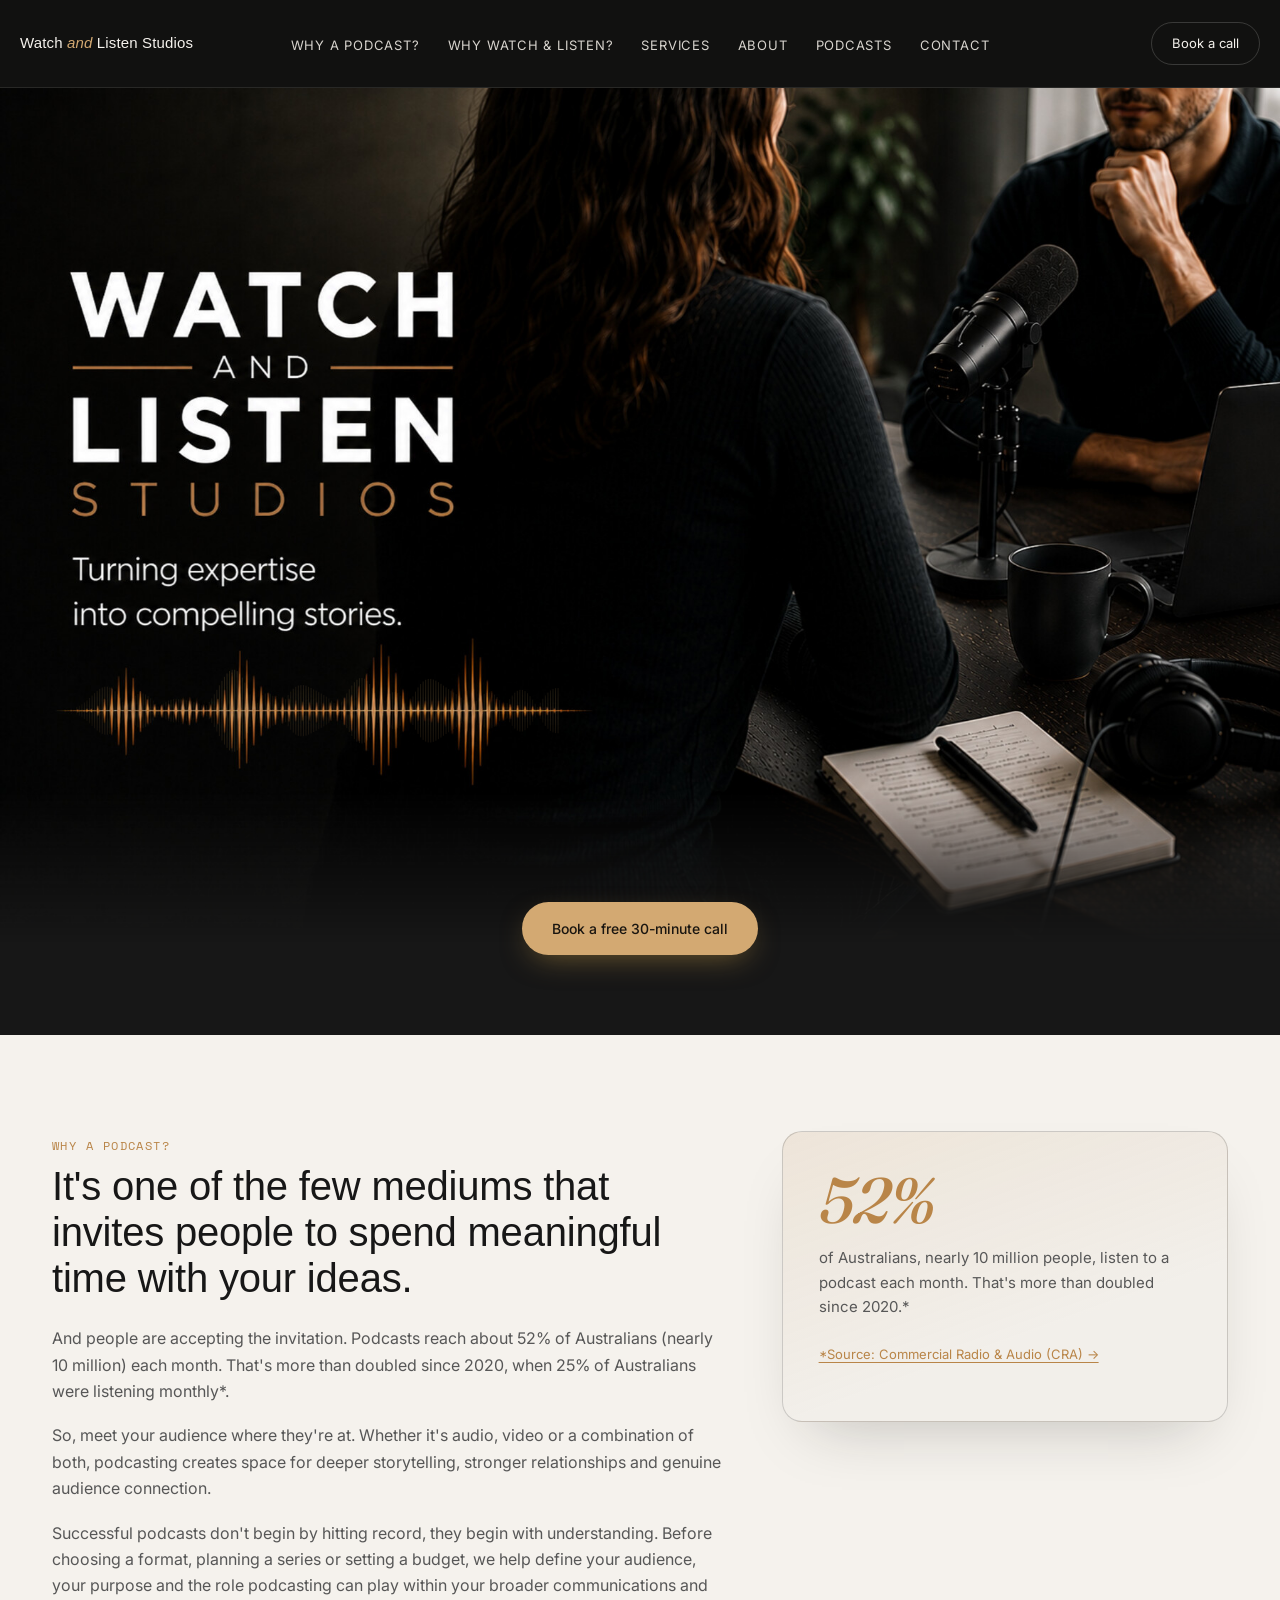
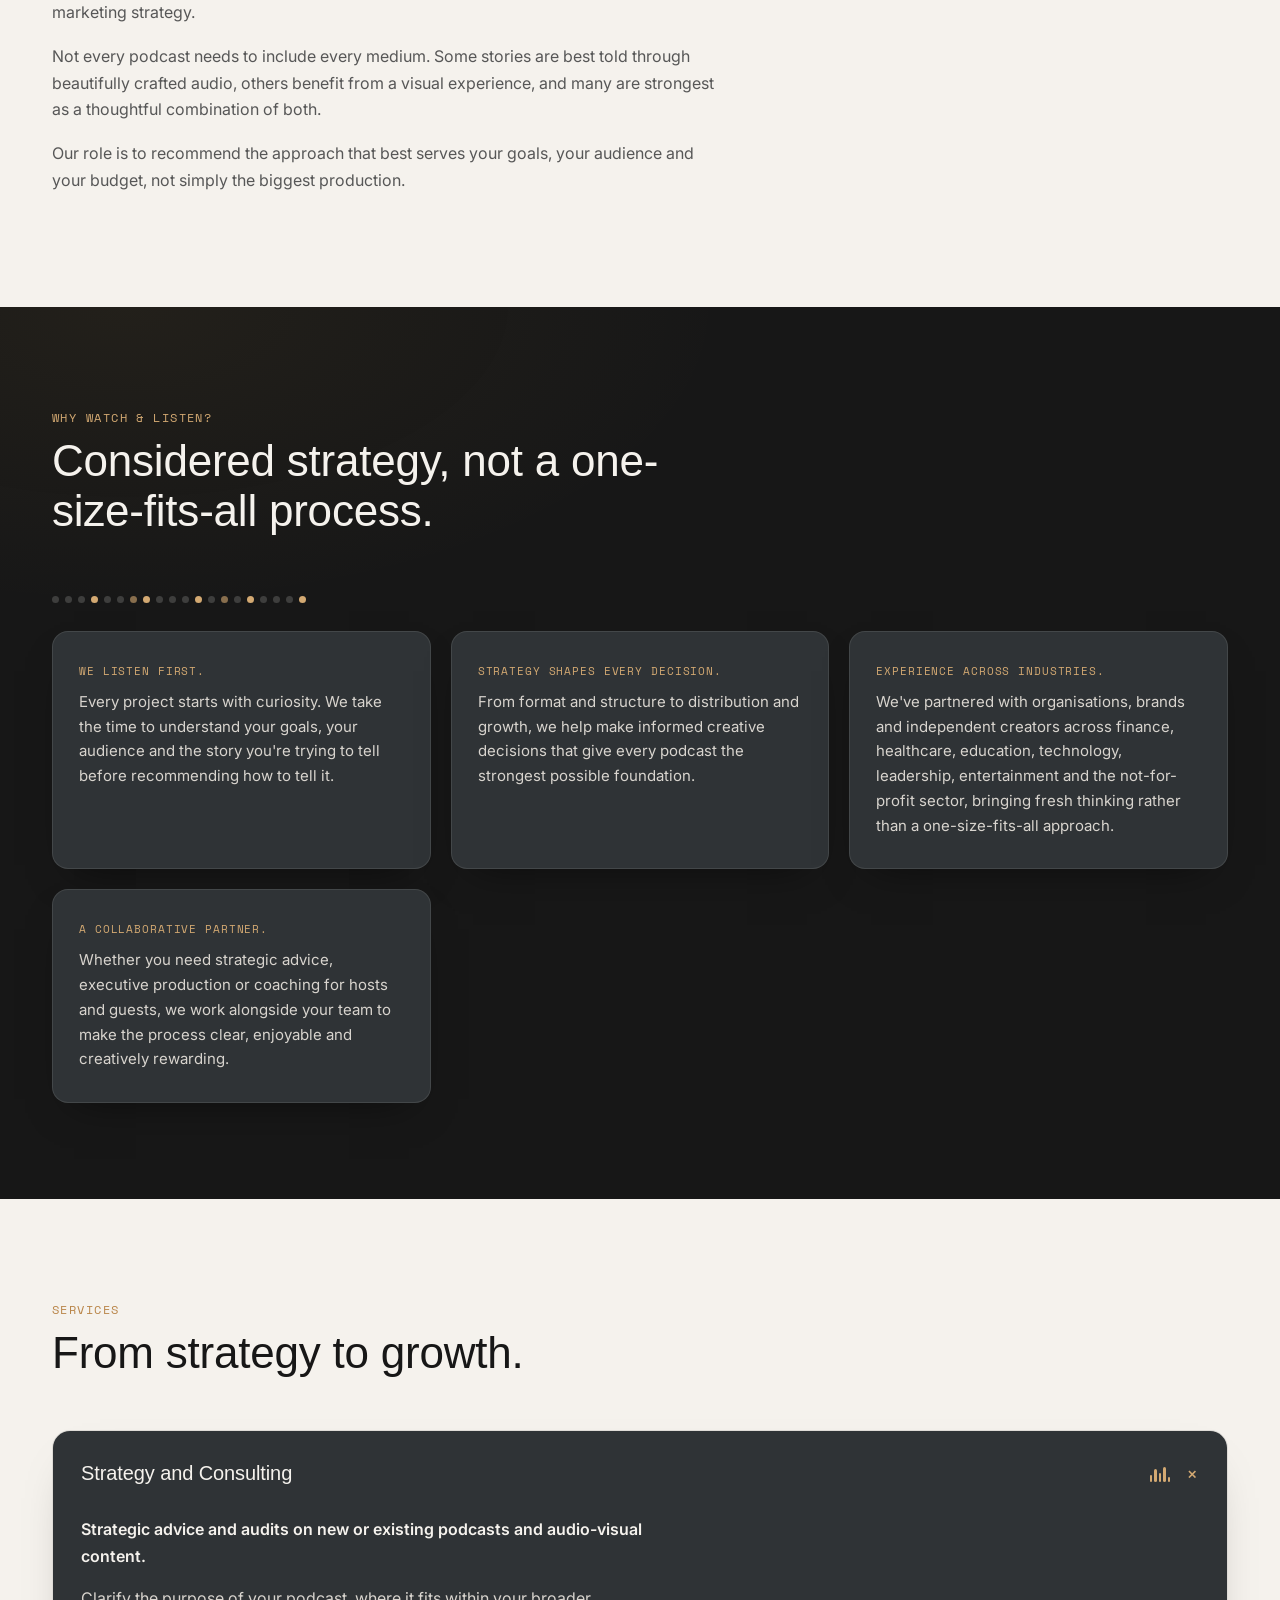
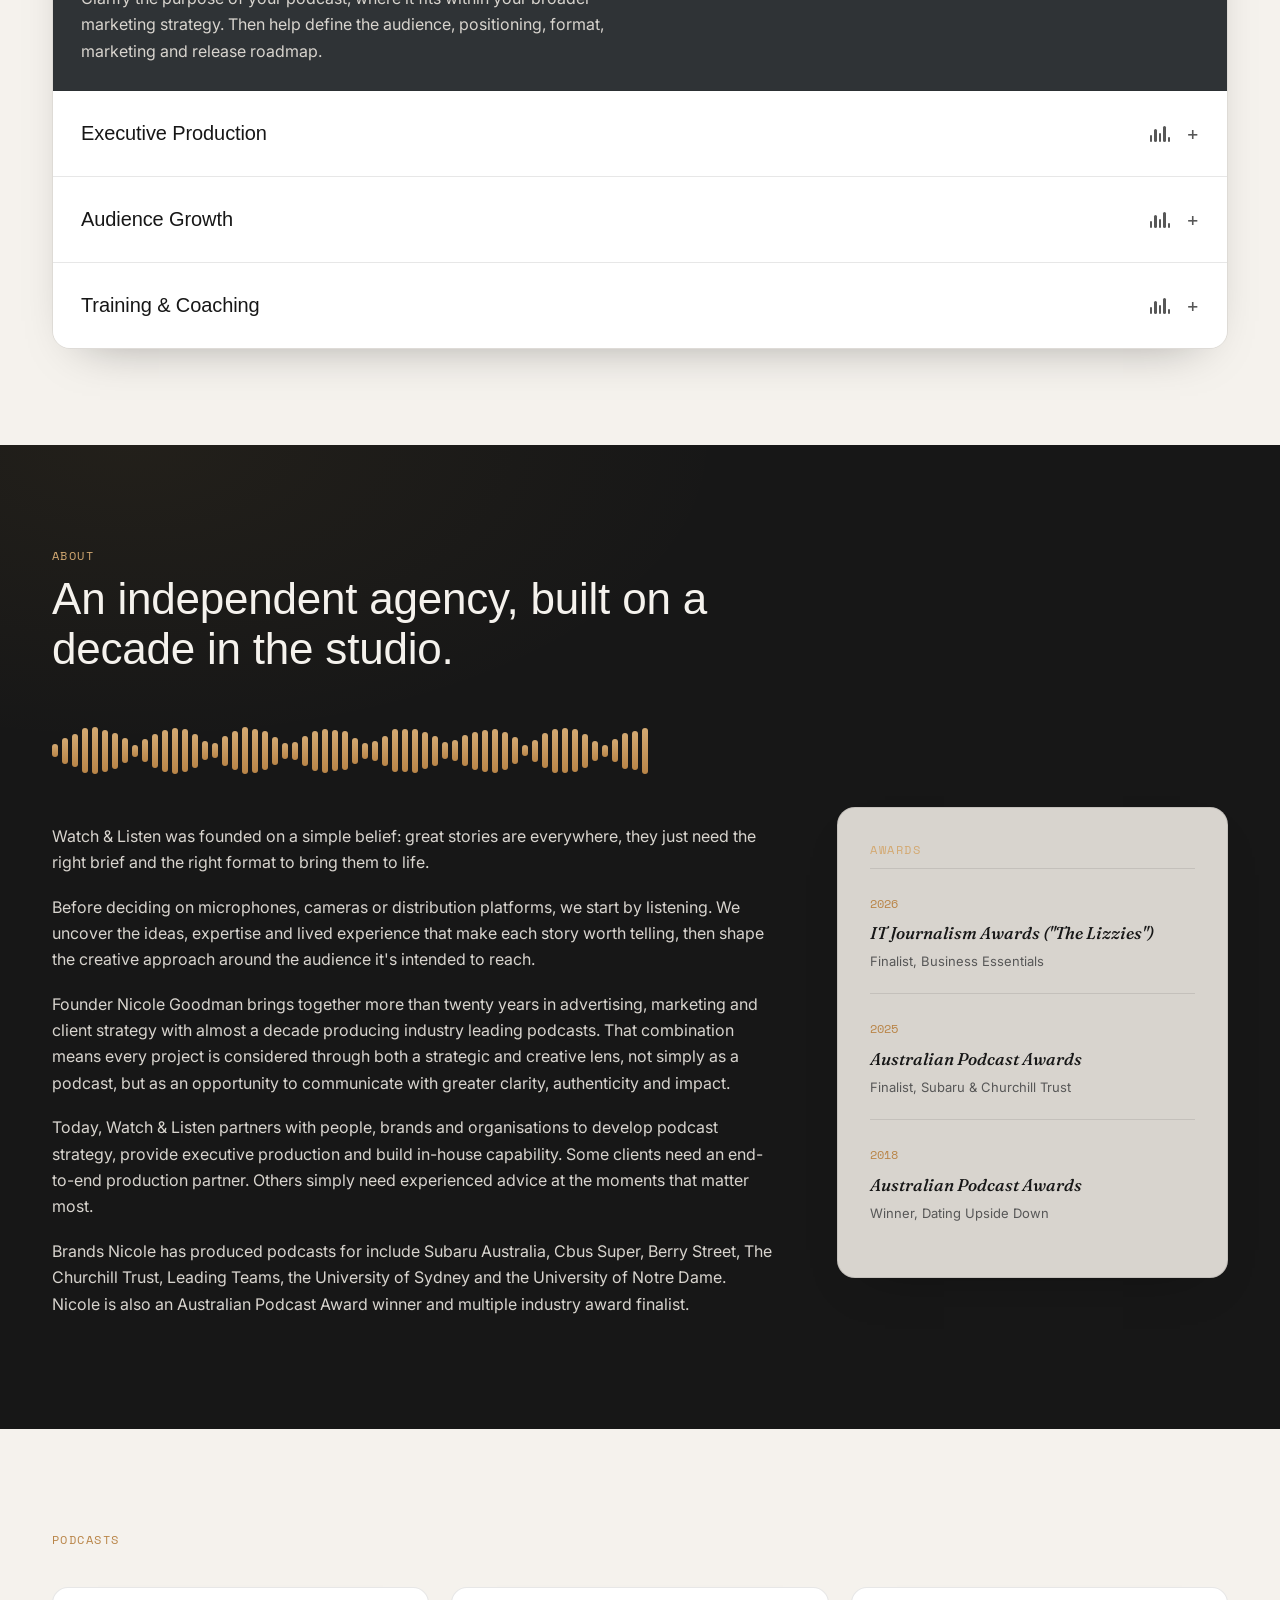
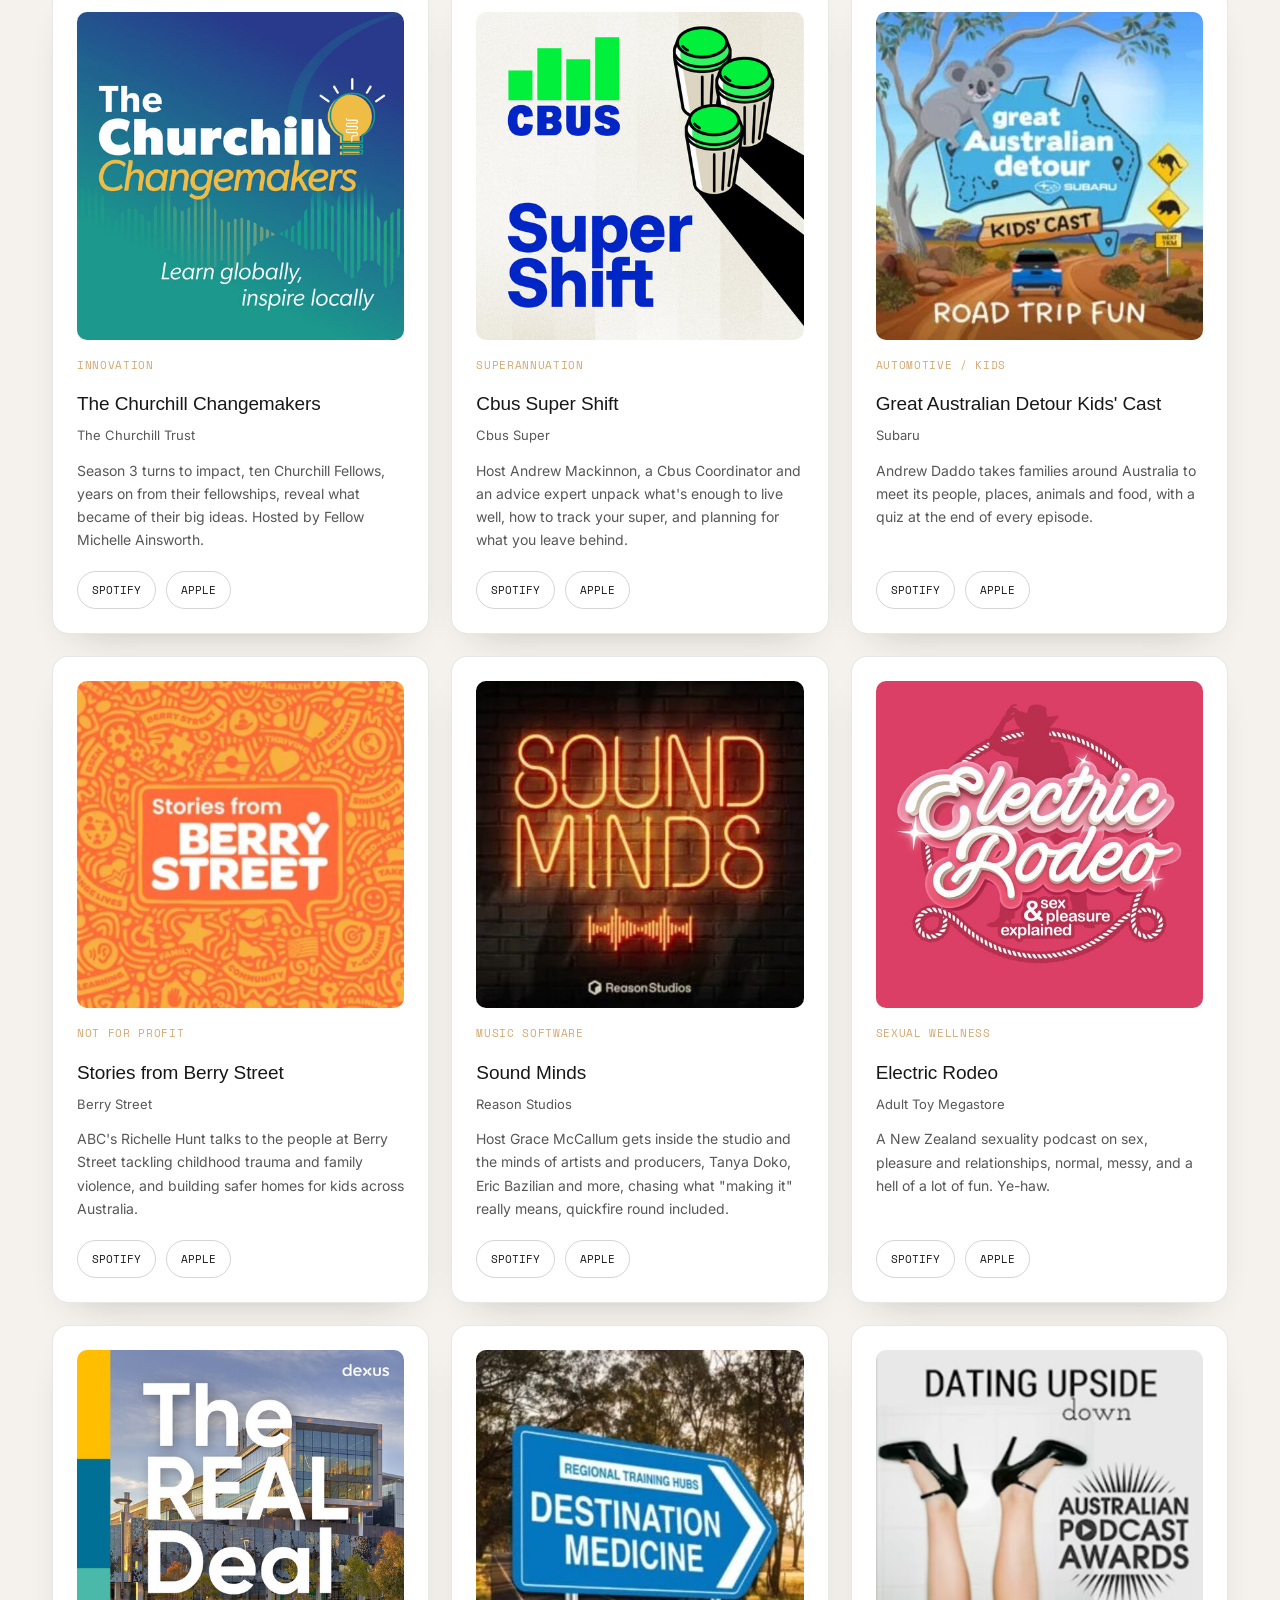
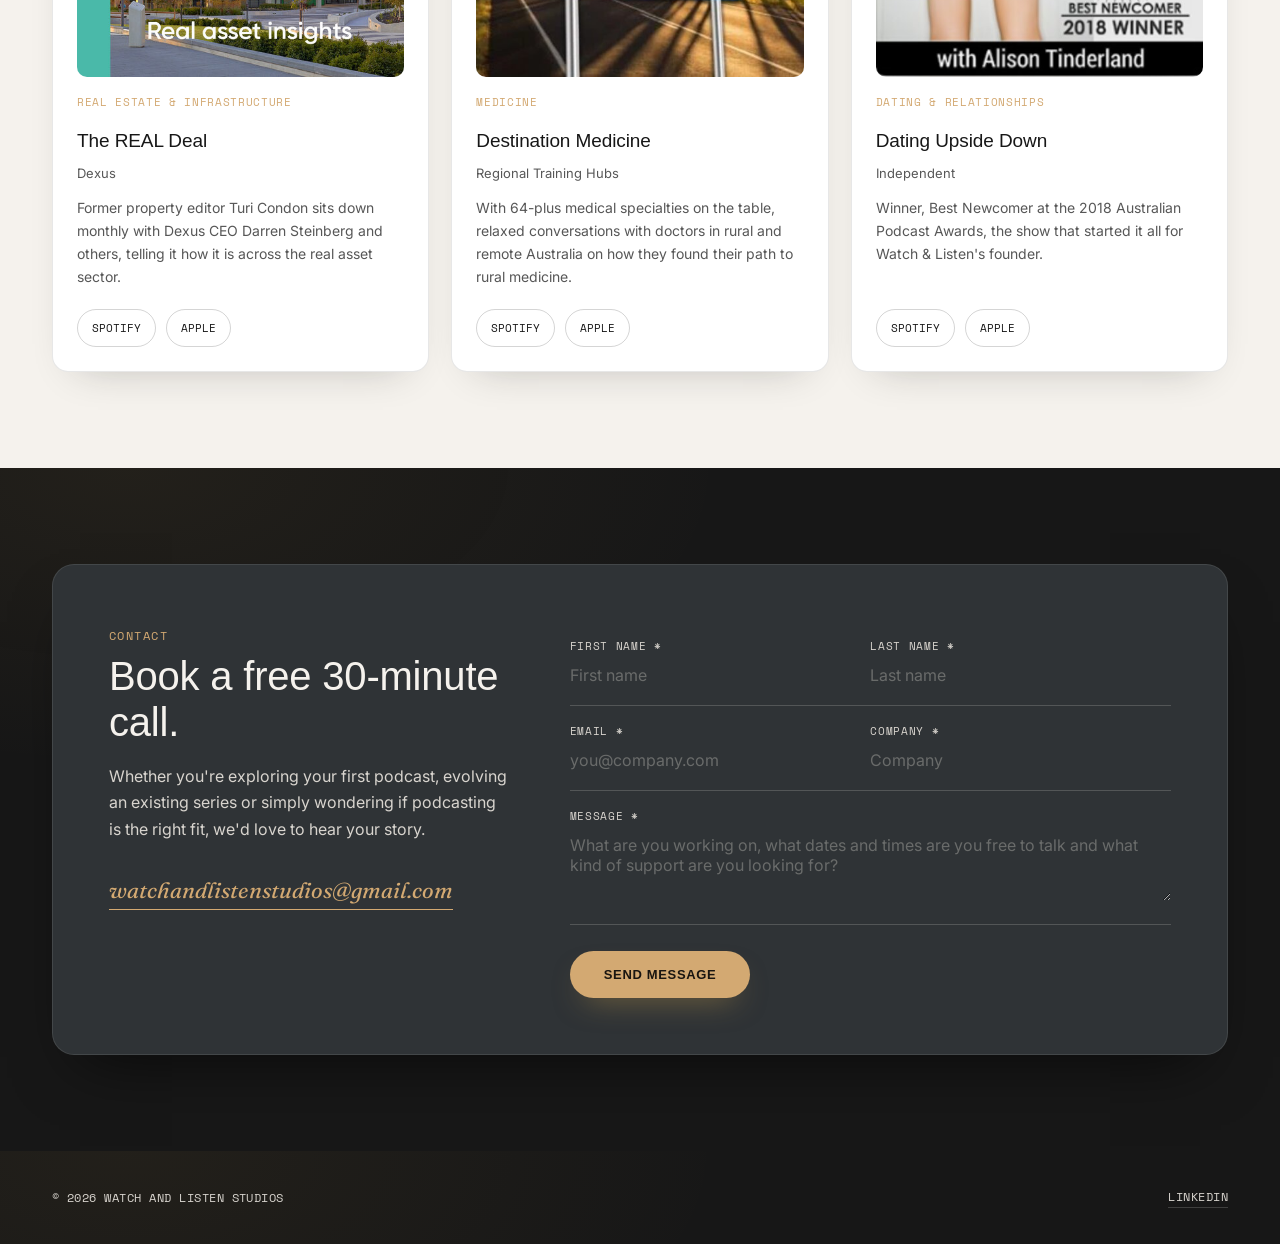
==== index.html @ 73b08b20 "Update index.html" ====
<!DOCTYPE html>
<html lang="en">
<head>
<meta charset="UTF-8">
<meta name="viewport" content="width=device-width, initial-scale=1.0">
<title>Watch and Listen Studios, Podcast Production &amp; Consulting</title>
<meta name="description" content="Watch and Listen Studios is a full-service podcast production and consulting agency, for best in breed podcast content.">
<link rel="preconnect" href="https://fonts.googleapis.com">
<link rel="preconnect" href="https://fonts.gstatic.com" crossorigin>
<link href="https://fonts.googleapis.com/css2?family=Inter:wght@400;500;600&family=Fraunces:ital,opsz,wght@1,9..144,400;1,9..144,500&family=Space+Mono:wght@400;700&display=swap" rel="stylesheet">
<link rel="stylesheet" href="https://api.fontshare.com/v2/css?f[]=general-sans@400,500,600,700&display=swap">
<style>
  :root{
    --ink:#171717;
    --panel:#2F3336;
    --panel-2:#3B4044;
    --paper:#F5F2ED;
    --paper-dim:#D8D4CE;
    --white:#F5F2ED;
    --offwhite:#D8D4CE;
    --dark:#171717;
    --dark-dim:#575757;
    --gold:#B98548;
    --gold-bright:#D3A972;
    --gold-dim:rgba(185,133,72,0.12);
    --line-dark:rgba(245,242,237,0.10);
    --line-dark-strong:rgba(245,242,237,0.18);
    --line-light:rgba(23,23,23,0.10);
    --line-light-strong:rgba(23,23,23,0.18);
    --max:1240px;
  }
  *{box-sizing:border-box;}
  html{scroll-behavior:smooth;}
  body{
    margin:0;background:var(--ink);color:var(--paper);
    font-family:'Inter',sans-serif;font-size:16px;line-height:1.65;
    -webkit-font-smoothing:antialiased;
  }
  h1,h2,h3{font-family:'General Sans',sans-serif;font-weight:500;margin:0;letter-spacing:-0.005em;}
  a{color:inherit;}
  img{max-width:100%;display:block;}
  .wrap{max-width:var(--max);margin:0 auto;padding:0 32px;}
  .mono{font-family:'Space Mono',monospace;}
  .eyebrow{font-family:'Space Mono',monospace;font-size:12px;letter-spacing:0.12em;text-transform:uppercase;color:var(--gold-bright);}
  .sr-only{position:absolute;width:1px;height:1px;overflow:hidden;clip:rect(0,0,0,0);white-space:nowrap;}
  ::selection{background:var(--gold);color:#111;}

  .zone-dark{background:
    radial-gradient(1000px 500px at 10% 0%, rgba(216,169,78,0.06), transparent 60%),
    var(--ink);color:var(--paper);}
  .zone-dark .eyebrow{color:var(--gold-bright);}

  .zone-light{background:var(--white);color:var(--dark);}
  .zone-light .eyebrow{color:var(--gold);}

  header{position:sticky;top:0;z-index:50;background:rgba(17,17,16,0.86);backdrop-filter:blur(10px);border-bottom:1px solid var(--line-dark);}
  .nav{display:grid;grid-template-columns:1fr auto 1fr;align-items:center;padding:22px 0;gap:20px;}
  .brand{font-family:'General Sans',sans-serif;font-weight:500;font-size:15px;text-decoration:none;letter-spacing:0.01em;color:var(--paper);}
  .brand em{font-style:italic;color:var(--gold-bright);text-transform:none;}
  nav.links ul{list-style:none;display:flex;gap:28px;margin:0;padding:0;justify-self:center;}
  nav.links a{text-decoration:none;font-size:13px;text-transform:uppercase;letter-spacing:0.06em;color:var(--paper-dim);}
  nav.links a:hover{color:var(--gold-bright);}
  .nav-cta{justify-self:end;font-size:13px;text-decoration:none;color:var(--paper);border:1px solid var(--line-dark-strong);padding:10px 20px;border-radius:999px;white-space:nowrap;transition:border-color .2s ease,color .2s ease;}
  .nav-cta:hover{border-color:var(--gold-bright);color:var(--gold-bright);}
  .nav-toggle{display:none;}

  .hero{padding:0 0 80px;text-align:center;}
  .hero-visual{
    position:relative;
    width:100vw;left:50%;right:50%;margin-left:-50vw;margin-right:-50vw;
    aspect-ratio:1536/1024;overflow:hidden;
    -webkit-mask-image:linear-gradient(to bottom, black 0%, black 82%, transparent 100%);
    mask-image:linear-gradient(to bottom, black 0%, black 82%, transparent 100%);
  }
  .hero-image{position:absolute;inset:0;width:100%;height:100%;object-fit:cover;display:block;}
  #waveform{position:absolute;inset:0;width:100%;height:100%;mix-blend-mode:screen;opacity:0.5;pointer-events:none;}
  @media (prefers-reduced-motion: reduce){ #waveform{opacity:.22;} }
  .cta-row-wrap{margin-top:-40px;}
  .cta-row{display:flex;gap:14px;flex-wrap:wrap;justify-content:center;position:relative;z-index:2;}
  .btn{display:inline-flex;align-items:center;gap:10px;padding:15px 30px;font-size:14px;text-decoration:none;font-weight:500;border-radius:999px;transition:transform .18s ease, box-shadow .18s ease, background .18s ease, border-color .18s ease;}
  .btn-solid{background:var(--gold-bright);color:#191510;box-shadow:0 10px 30px -10px rgba(216,169,78,0.5);}
  .btn-solid:hover{transform:translateY(-2px);box-shadow:0 16px 34px -10px rgba(216,169,78,0.65);}

  section{padding:96px 0;position:relative;z-index:1;}
  .wave-strap{position:relative;height:0;z-index:5;pointer-events:none;}
  .wave-strap svg{position:absolute;left:50%;top:0;transform:translate(-50%,-50%);width:min(1300px,94vw);height:auto;overflow:visible;}
  .section-head{max-width:680px;margin-bottom:52px;}
  .section-head h2{font-size:clamp(30px,4.2vw,44px);margin-top:6px;line-height:1.15;}
  .zone-dark .section-head p{color:var(--paper-dim);margin-top:16px;font-size:17px;}
  .zone-light .section-head p{color:var(--dark-dim);margin-top:16px;font-size:17px;}

  .why-pod{display:grid;grid-template-columns:1.2fr 0.8fr;gap:60px;align-items:start;}
  .why-pod p{color:var(--dark-dim);margin:0 0 18px;}
  .closer{margin-top:26px;font-family:'Fraunces',serif;font-style:italic;font-size:22px;color:var(--dark);}
  .stat-strip{
    border:1px solid var(--line-light-strong);border-radius:20px;padding:36px;
    background:linear-gradient(160deg, var(--gold-dim), rgba(0,0,0,0.01) 65%);
    box-shadow:0 30px 60px -30px rgba(27,26,23,0.25);
    position:relative;overflow:hidden;
  }
  .stat-strip .big{font-family:'Fraunces',serif;font-style:italic;font-size:64px;font-weight:500;color:var(--gold);line-height:1;}
  .stat-strip p{color:var(--dark-dim);margin-top:14px;font-size:15px;}
  .stat-strip a{color:var(--gold);text-decoration:underline;text-underline-offset:3px;font-size:13px;}

  .vu-divider{display:flex;gap:6px;margin-bottom:28px;align-items:flex-end;height:14px;}
  .vu-divider span{width:7px;height:7px;border-radius:50%;background:var(--line-dark-strong);animation:vupulse 1.4s ease-in-out infinite;}
  .vu-divider span:nth-child(4n){background:var(--gold-bright);}
  .vu-divider span:nth-child(7n){background:var(--gold-bright);opacity:0.6;}
  @keyframes vupulse{0%,100%{transform:scale(0.7);opacity:.5;}50%{transform:scale(1.15);opacity:1;}}
  @media (prefers-reduced-motion: reduce){ .vu-divider span{animation:none;} }

  .reasons{display:grid;grid-template-columns:repeat(auto-fit,minmax(280px,1fr));gap:20px;}
  .reason{
    background:var(--panel);border:1px solid var(--line-dark);border-radius:16px;padding:30px 26px;
    box-shadow:0 18px 40px -22px rgba(0,0,0,0.55);
    transition:transform .2s ease, box-shadow .2s ease, border-color .2s ease;
  }
  .reason:hover{transform:translateY(-4px);box-shadow:0 24px 48px -20px rgba(0,0,0,0.65);border-color:var(--line-dark-strong);}
  .reason p{margin:0;color:var(--paper-dim);font-size:15px;}
  .reason .tag{display:block;font-family:'Space Mono',monospace;font-size:11px;text-transform:uppercase;letter-spacing:0.08em;color:var(--gold-bright);margin-bottom:10px;}

  .carousel-wrap{margin-bottom:8px;}
  .carousel{display:flex;gap:20px;overflow-x:auto;padding:6px 2px 18px;scroll-snap-type:x mandatory;}
  .carousel::-webkit-scrollbar{height:6px;}
  .carousel::-webkit-scrollbar-thumb{background:var(--line-light-strong);border-radius:3px;}
  .cover-tile{scroll-snap-align:start;flex-shrink:0;width:180px;text-decoration:none;color:var(--dark);transition:transform .2s ease;}
  .cover-tile:hover{transform:translateY(-4px);}
  .cover-tile .art{width:180px;height:180px;border-radius:14px;overflow:hidden;box-shadow:0 20px 40px -20px rgba(27,26,23,0.35);border:1px solid var(--line-light);}
  .cover-tile .art img{width:100%;height:100%;object-fit:cover;}
  .cover-tile .name{margin-top:10px;font-size:13px;color:var(--dark-dim);line-height:1.3;}

  .accordion{border-radius:18px;overflow:hidden;background:var(--panel);border:1px solid var(--line-dark);box-shadow:0 20px 50px -25px rgba(0,0,0,0.6);}
  .acc-item{border-bottom:1px solid var(--line-dark);}
  .acc-item:last-child{border-bottom:none;}
  .acc-head{display:flex;align-items:center;justify-content:space-between;gap:20px;padding:26px 28px;cursor:pointer;background:none;border:none;width:100%;text-align:left;font-family:'General Sans',sans-serif;color:var(--paper);}
  .acc-head h3{font-size:20px;}
  .acc-head .plus{font-size:22px;font-family:'Space Mono',monospace;transition:transform .2s ease;flex-shrink:0;color:var(--paper-dim);}
  .acc-right{display:flex;align-items:center;gap:16px;flex-shrink:0;}
  .acc-item.open{background:var(--offwhite);}
  .acc-item.open .acc-head{color:var(--dark);}
  .acc-item.open .plus{transform:rotate(45deg);color:var(--gold);}
  .acc-item.open .acc-body p{color:var(--dark-dim);}
  .acc-body{max-height:0;overflow:hidden;transition:max-height .3s ease;}
  .acc-item.open .acc-body{max-height:280px;}
  .acc-body p{margin:0 0 16px;color:var(--paper-dim);max-width:640px;padding:0 28px 0;}
  .acc-body p:last-child{margin-bottom:26px;}
  .acc-body p.acc-lead{font-weight:600;color:var(--paper);}
  #services .acc-item.open .acc-body p.acc-lead{color:var(--paper);}
  #services .acc-body p.acc-lead{color:var(--dark);}
  .mini-wave{display:inline-flex;align-items:flex-end;gap:2px;height:16px;vertical-align:middle;}
  .mini-wave span{display:block;width:2.5px;border-radius:2px;background:var(--paper-dim);}
  .acc-item.open .mini-wave span{background:var(--gold);}

  .about-grid{display:grid;grid-template-columns:1.3fr 0.7fr;gap:60px;}
  .about-grid p{color:var(--dark-dim);}
  .about-grid p + p{margin-top:18px;}
  .awards{background:var(--offwhite);border:1px solid var(--line-light);border-radius:18px;padding:32px;box-shadow:0 20px 50px -30px rgba(27,26,23,0.2);height:fit-content;}
  .award{border-top:1px solid var(--line-light);padding:20px 0;}
  .award:first-child{border-top:none;padding-top:0;}
  .award .yr{font-family:'Space Mono',monospace;font-size:12px;color:var(--gold);}
  .award strong{display:block;font-family:'Fraunces',serif;font-style:italic;font-size:17px;margin-top:4px;font-weight:500;color:var(--dark);}
  .award span.detail{font-size:13px;color:var(--dark-dim);}
  .eq-line{display:flex;align-items:center;gap:4px;width:100%;height:48px;margin-bottom:32px;}
  .eq-line span{flex:1;display:block;border-radius:3px;min-width:3px;max-width:6px;background:linear-gradient(180deg, var(--gold-bright), var(--gold));animation:eqpulse 1.6s ease-in-out infinite;}
  @keyframes eqpulse{0%,100%{transform:scaleY(0.28);opacity:.5;}50%{transform:scaleY(1);opacity:1;}}
  @media (prefers-reduced-motion: reduce){ .eq-line span{animation:none;opacity:.85;} }

  .pod-grid{display:grid;grid-template-columns:repeat(3,1fr);gap:22px;}
  .pod-card{background:var(--panel);border:1px solid var(--line-dark);border-radius:16px;padding:24px;display:flex;flex-direction:column;gap:12px;box-shadow:0 18px 40px -24px rgba(0,0,0,0.6);transition:transform .2s ease, box-shadow .2s ease, border-color .2s ease;scroll-margin-top:110px;}
  .pod-card:hover{transform:translateY(-4px);box-shadow:0 26px 50px -20px rgba(0,0,0,0.7);border-color:var(--line-dark-strong);}
  .pod-card .art{width:100%;aspect-ratio:1/1;border-radius:10px;overflow:hidden;margin-bottom:4px;}
  .pod-card .art img{width:100%;height:100%;object-fit:cover;}
  .pod-tag{font-family:'Space Mono',monospace;font-size:11px;color:var(--gold-bright);text-transform:uppercase;letter-spacing:0.06em;}
  .fingerprint{display:flex;align-items:center;gap:2px;height:22px;margin:2px 0 2px;}
  .fingerprint span{display:block;width:3px;border-radius:2px;background:var(--paper-dim);opacity:0.45;}
  .pod-card h3{font-size:19px;margin-top:2px;}
  .pod-card .client{color:var(--paper-dim);font-size:13px;margin-top:-6px;}
  .pod-card p.desc{color:var(--paper-dim);font-size:14px;flex-grow:1;margin:0;}
  .badges{display:flex;gap:10px;margin-top:8px;flex-wrap:wrap;}
  .badge{display:inline-flex;align-items:center;gap:6px;font-family:'Space Mono',monospace;font-size:11px;padding:9px 14px;border-radius:999px;border:1px solid var(--line-dark-strong);text-decoration:none;color:var(--paper);text-transform:uppercase;transition:background .15s ease,color .15s ease,border-color .15s ease;}
  .badge:hover{background:var(--gold-bright);color:#191510;border-color:var(--gold-bright);}

  .contact-panel{background:var(--panel);border:1px solid var(--line-dark);border-radius:22px;padding:56px;box-shadow:0 30px 60px -28px rgba(0,0,0,0.65);}
  .contact-grid{display:grid;grid-template-columns:0.8fr 1.2fr;gap:60px;}
  .contact-info a.email{display:inline-block;margin-top:14px;font-family:'Fraunces',serif;font-style:italic;font-size:22px;color:var(--gold-bright);text-decoration:none;border-bottom:1px solid var(--gold-bright);word-break:break-word;}
  form{display:flex;flex-direction:column;gap:0;}
  .f-row{display:grid;grid-template-columns:1fr 1fr;}
  .field{border-bottom:1px solid var(--line-dark-strong);padding:16px 0;}
  .field.full{grid-column:1/-1;}
  label{font-family:'Space Mono',monospace;font-size:11px;text-transform:uppercase;letter-spacing:0.06em;color:var(--paper-dim);display:block;margin-bottom:6px;}
  input,textarea{width:100%;background:transparent;border:none;color:var(--paper);font-family:'Inter',sans-serif;font-size:16px;padding:4px 0;outline:none;}
  textarea{resize:vertical;min-height:70px;}
  ::placeholder{color:rgba(242,238,228,0.3);}
  .submit-btn{margin-top:26px;align-self:flex-start;background:var(--gold-bright);color:#191510;border:none;border-radius:999px;padding:16px 34px;font-size:13px;text-transform:uppercase;letter-spacing:0.05em;font-weight:600;cursor:pointer;box-shadow:0 14px 30px -14px rgba(216,169,78,0.5);transition:transform .15s ease;}
  .submit-btn:hover{transform:translateY(-2px);}

  footer{padding:36px 0;}
  .footer-inner{display:flex;justify-content:space-between;align-items:center;flex-wrap:wrap;gap:16px;font-family:'Space Mono',monospace;font-size:12px;color:var(--paper-dim);text-transform:uppercase;letter-spacing:0.04em;}
  footer a{text-decoration:none;border-bottom:1px solid var(--line-dark-strong);}

  a:focus-visible, button:focus-visible, .badge:focus-visible{outline:2px solid var(--gold-bright);outline-offset:2px;}

  @media (max-width:900px){
    .why-pod, .about-grid, .contact-grid{grid-template-columns:1fr;}
    .pod-grid{grid-template-columns:1fr 1fr;}
    .contact-panel{padding:32px;}
    nav.links{display:none;}
    .nav-toggle{display:block;justify-self:end;background:none;border:1px solid var(--line-dark-strong);border-radius:999px;color:var(--paper);padding:8px 14px;font-family:'Space Mono',monospace;font-size:12px;text-transform:uppercase;}
    .nav{grid-template-columns:1fr auto;}
  }
  @media (max-width:560px){
    .wrap{padding:0 20px;}
    .f-row{grid-template-columns:1fr;}
    .pod-grid{grid-template-columns:1fr;}
    .hero{padding:36px 0 56px;}
    .contact-panel{padding:24px;}
  }
  /* ---- zone-flip overrides: Services now light, About now dark, Podcasts now light ---- */
  #services .accordion{background:transparent;border-color:var(--line-light);box-shadow:0 20px 50px -30px rgba(0,0,0,0.4);}
  #services .acc-item{background:#fff;border-bottom-color:var(--line-light);}
  #services .acc-head{color:var(--dark);}
  #services .acc-head .plus{color:var(--dark-dim);}
  #services .acc-item.open{background:var(--panel);}
  #services .acc-item.open .acc-head{color:var(--paper);}
  #services .acc-item.open .plus{color:var(--gold-bright);}
  #services .acc-item.open .acc-body p{color:var(--paper-dim);}
  #services .acc-body p{color:var(--paper-dim);}
  #services .mini-wave span{background:var(--dark-dim);}
  #services .acc-item.open .mini-wave span{background:var(--gold-bright);}
  .zone-light .badge{border-color:var(--line-light-strong);color:var(--dark);}
  .zone-light .badge:hover{color:#191510;}

  .zone-dark .about-grid p{color:var(--paper-dim);}
  #about .awards{background:var(--offwhite);border-color:var(--line-light);box-shadow:0 20px 50px -30px rgba(0,0,0,0.35);}
  #about .award{border-top-color:var(--line-light);}
  #about .award strong{color:var(--dark);}
  #about .award span.detail{color:var(--dark-dim);}
  #about .award .yr{color:var(--gold);}

  .zone-light .pod-card{background:#fff;border-color:var(--line-light);box-shadow:0 18px 40px -26px rgba(27,26,23,0.3);}
  .zone-light .pod-card:hover{box-shadow:0 26px 50px -22px rgba(27,26,23,0.35);border-color:var(--line-light-strong);}
  .zone-light .pod-card .client,
  .zone-light .pod-card p.desc{color:var(--dark-dim);}
  .zone-light .fingerprint span{background:var(--dark-dim);}
</style>
</head>
<body>

<header>
  <div class="wrap nav">
    <a href="#top" class="brand">Watch <em>and</em> Listen Studios</a>
    <nav class="links">
      <ul>
        <li><a href="#why-podcast">Why a Podcast?</a></li>
        <li><a href="#why-us">Why Watch &amp; Listen?</a></li>
        <li><a href="#services">Services</a></li>
        <li><a href="#about">About</a></li>
        <li><a href="#podcasts">Podcasts</a></li>
        <li><a href="#contact">Contact</a></li>
      </ul>
    </nav>
    <a href="#contact" class="nav-cta">Book a call</a>
    <button class="nav-toggle" onclick="document.querySelector('nav.links ul').style.cssText+='display:flex;flex-direction:column;position:absolute;top:64px;right:32px;background:#1B1A17;border:1px solid rgba(242,238,228,0.15);padding:20px;border-radius:12px;gap:16px;'">Menu</button>
  </div>
</header>

<main id="top">

  <section class="hero zone-dark">
    <div class="wrap">
      <h1 class="sr-only">Watch &amp; Listen. Turning expertise into compelling stories that people want to spend time with. Watch &amp; Listen is an independent consultancy specialising in audio and video podcasts. We work with people, brands and organisations to transform ideas, expertise and lived experience into stories that inform, engage and connect.</h1>
    </div>
    <div class="hero-visual" id="hero">
      <img class="hero-image" src="[data-uri]" alt="Watch and Listen Studios, turning expertise into compelling stories, full-service podcast production and consulting agency.">
      <canvas id="waveform" aria-hidden="true"></canvas>
    </div>
    <div class="wrap cta-row-wrap">
      <div class="cta-row">
        <a href="#contact" class="btn btn-solid">Book a free 30-minute call</a>
      </div>
    </div>
  </section>

  <section id="why-podcast" class="zone-light">
    <div class="wrap why-pod">
      <div>
        <span class="eyebrow">Why a Podcast?</span>
        <h2 style="margin-top:6px;line-height:1.15;font-size:clamp(28px,4vw,40px);color:var(--dark);">It's one of the few mediums that invites people to spend meaningful time with your ideas.</h2>
        <p style="margin-top:24px;">And people are accepting the invitation. Podcasts reach about 52% of Australians (nearly 10 million) each month. That's more than doubled since 2020, when 25% of Australians were listening monthly*.</p>
        <p>So, meet your audience where they're at. Whether it's audio, video or a combination of both, podcasting creates space for deeper storytelling, stronger relationships and genuine audience connection.</p>
        <p>Successful podcasts don't begin by hitting record, they begin with understanding. Before choosing a format, planning a series or setting a budget, we help define your audience, your purpose and the role podcasting can play within your broader communications and marketing strategy.</p>
        <p>Not every podcast needs to include every medium. Some stories are best told through beautifully crafted audio, others benefit from a visual experience, and many are strongest as a thoughtful combination of both.</p>
        <p>Our role is to recommend the approach that best serves your goals, your audience and your budget, not simply the biggest production.</p>
      </div>
      <div class="stat-strip">
        <div class="big">52%</div>
        <p>of Australians, nearly 10 million people, listen to a podcast each month. That's more than doubled since 2020.*</p>
        <p style="margin-top:22px;"><a href="https://cra.au/en/media-releases/majority-rules-more-than-half-of-australians-consume-podcasts-each-month" target="_blank" rel="noopener">*Source: Commercial Radio &amp; Audio (CRA) →</a></p>
      </div>
    </div>
  </section>

  <section id="why-us" class="zone-dark">
    <div class="wrap">
      <div class="section-head">
        <span class="eyebrow">Why Watch &amp; Listen?</span>
        <h2>Considered strategy, not a one-size-fits-all process.</h2>
      </div>
      <div class="vu-divider" aria-hidden="true">
        <span style="animation-delay:0s"></span><span style="animation-delay:.05s"></span><span style="animation-delay:.1s"></span><span style="animation-delay:.15s"></span>
        <span style="animation-delay:.2s"></span><span style="animation-delay:.25s"></span><span style="animation-delay:.3s"></span><span style="animation-delay:.35s"></span>
        <span style="animation-delay:.4s"></span><span style="animation-delay:.45s"></span><span style="animation-delay:.5s"></span><span style="animation-delay:.55s"></span>
        <span style="animation-delay:.6s"></span><span style="animation-delay:.65s"></span><span style="animation-delay:.7s"></span><span style="animation-delay:.75s"></span>
        <span style="animation-delay:.8s"></span><span style="animation-delay:.85s"></span><span style="animation-delay:.9s"></span><span style="animation-delay:.95s"></span>
      </div>
      <div class="reasons">
        <div class="reason">
          <span class="tag">We listen first.</span>
          <p>Every project starts with curiosity. We take the time to understand your goals, your audience and the story you're trying to tell before recommending how to tell it.</p>
        </div>
        <div class="reason">
          <span class="tag">Strategy shapes every decision.</span>
          <p>From format and structure to distribution and growth, we help make informed creative decisions that give every podcast the strongest possible foundation.</p>
        </div>
        <div class="reason">
          <span class="tag">Experience across industries.</span>
          <p>We've partnered with organisations, brands and independent creators across finance, healthcare, education, technology, leadership, entertainment and the not-for-profit sector, bringing fresh thinking rather than a one-size-fits-all approach.</p>
        </div>
        <div class="reason">
          <span class="tag">A collaborative partner.</span>
          <p>Whether you need strategic advice, executive production or coaching for hosts and guests, we work alongside your team to make the process clear, enjoyable and creatively rewarding.</p>
        </div>
      </div>
    </div>
  </section>

  <section id="services" class="zone-light">
    <div class="wrap">
      <div class="section-head">
        <span class="eyebrow">Services</span>
        <h2>From strategy to growth.</h2>
      </div>
      <div class="accordion" id="accordion">
        <div class="acc-item open">
          <button class="acc-head" aria-expanded="true">
            <h3>Strategy and Consulting</h3>
            <span class="acc-right"><span class="mini-wave" aria-hidden="true"><span style="height:40%"></span><span style="height:80%"></span><span style="height:55%"></span><span style="height:95%"></span><span style="height:30%"></span></span><span class="plus">+</span></span>
          </button>
          <div class="acc-body">
            <p class="acc-lead">Strategic advice and audits on new or existing podcasts and audio-visual content.</p>
            <p>Clarify the purpose of your podcast, where it fits within your broader marketing strategy. Then help define the audience, positioning, format, marketing and release roadmap.</p>
          </div>
        </div>
        <div class="acc-item">
          <button class="acc-head" aria-expanded="false">
            <h3>Executive Production</h3>
            <span class="acc-right"><span class="mini-wave" aria-hidden="true"><span style="height:40%"></span><span style="height:80%"></span><span style="height:55%"></span><span style="height:95%"></span><span style="height:30%"></span></span><span class="plus">+</span></span>
          </button>
          <div class="acc-body">
            <p class="acc-lead">Your production is in trusted hands.</p>
            <p>Creative leadership from concept to publication, bringing together the right people, processes and production expertise.</p>
          </div>
        </div>
        <div class="acc-item">
          <button class="acc-head" aria-expanded="false">
            <h3>Audience Growth</h3>
            <span class="acc-right"><span class="mini-wave" aria-hidden="true"><span style="height:40%"></span><span style="height:80%"></span><span style="height:55%"></span><span style="height:95%"></span><span style="height:30%"></span></span><span class="plus">+</span></span>
          </button>
          <div class="acc-body">
            <p class="acc-lead">A great podcast deserves to be heard.</p>
            <p>Practical strategies to improve discoverability, extend the life of every episode and build sustainable audience growth.</p>
          </div>
        </div>
        <div class="acc-item">
          <button class="acc-head" aria-expanded="false">
            <h3>Training &amp; Coaching</h3>
            <span class="acc-right"><span class="mini-wave" aria-hidden="true"><span style="height:40%"></span><span style="height:80%"></span><span style="height:55%"></span><span style="height:95%"></span><span style="height:30%"></span></span><span class="plus">+</span></span>
          </button>
          <div class="acc-body">
            <p class="acc-lead">Empowering you behind the mic and in the office.</p>
            <p>Workshops, host coaching and tailored guidance that help individuals and teams build confidence behind the microphone.</p>
          </div>
        </div>
      </div>
    </div>
  </section>

  <section id="about" class="zone-dark">
    <div class="wrap">
      <div class="section-head">
        <span class="eyebrow">About</span>
        <h2 style="color:var(--paper);">An independent agency, built on a decade in the studio.</h2>
      </div>
      <div class="eq-line" id="about-eq-line" aria-hidden="true"></div>
      <div class="about-grid">
        <div>
          <p>Watch &amp; Listen was founded on a simple belief: great stories are everywhere, they just need the right brief and the right format to bring them to life.</p>
          <p>Before deciding on microphones, cameras or distribution platforms, we start by listening. We uncover the ideas, expertise and lived experience that make each story worth telling, then shape the creative approach around the audience it's intended to reach.</p>
          <p>Founder Nicole Goodman brings together more than twenty years in advertising, marketing and client strategy with almost a decade producing industry leading podcasts. That combination means every project is considered through both a strategic and creative lens, not simply as a podcast, but as an opportunity to communicate with greater clarity, authenticity and impact.</p>
          <p>Today, Watch &amp; Listen partners with people, brands and organisations to develop podcast strategy, provide executive production and build in-house capability. Some clients need an end-to-end production partner. Others simply need experienced advice at the moments that matter most.</p>
          <p>Brands Nicole has produced podcasts for include Subaru Australia, Cbus Super, Berry Street, The Churchill Trust, Leading Teams, the University of Sydney and the University of Notre Dame. Nicole is also an Australian Podcast Award winner and multiple industry award finalist.</p>
        </div>
        <div class="awards">
          <span class="eyebrow" style="margin-bottom:8px;display:block;">Awards</span>
          <div class="award"><span class="yr">2026</span><strong>IT Journalism Awards ("The Lizzies")</strong><span class="detail">Finalist, Business Essentials</span></div>
          <div class="award"><span class="yr">2025</span><strong>Australian Podcast Awards</strong><span class="detail">Finalist, Subaru &amp; Churchill Trust</span></div>
          <div class="award"><span class="yr">2018</span><strong>Australian Podcast Awards</strong><span class="detail">Winner, Dating Upside Down</span></div>
        </div>
      </div>
    </div>
  </section>

  <section id="podcasts" class="zone-light">
    <div class="wrap">
      <div class="section-head" style="margin-bottom:36px;">
        <span class="eyebrow">Podcasts</span>
      </div>
      <div class="pod-grid">

        <div class="pod-card" id="pod-churchill">
          <div class="art"><img src="[data-uri]" alt="The Churchill Changemakers cover art"></div>
          <span class="pod-tag">Innovation</span>
          <h3>The Churchill Changemakers</h3>
          <div class="client">The Churchill Trust</div>
          <p class="desc">Season 3 turns to impact, ten Churchill Fellows, years on from their fellowships, reveal what became of their big ideas. Hosted by Fellow Michelle Ainsworth.</p>
          <div class="badges">
            <a class="badge" href="https://open.spotify.com/show/0LzmCIYq2vL4tRY3i4P9cC" target="_blank" rel="noopener">Spotify</a>
            <a class="badge" href="https://podcasts.apple.com/au/podcast/the-churchill-changemakers/id1702280546" target="_blank" rel="noopener">Apple</a>
          </div>
        </div>

        <div class="pod-card" id="pod-cbus">
          <div class="art"><img src="[data-uri]" alt="Cbus Super Shift cover art"></div>
          <span class="pod-tag">Superannuation</span>
          <h3>Cbus Super Shift</h3>
          <div class="client">Cbus Super</div>
          <p class="desc">Host Andrew Mackinnon, a Cbus Coordinator and an advice expert unpack what's enough to live well, how to track your super, and planning for what you leave behind.</p>
          <div class="badges">
            <a class="badge" href="https://open.spotify.com/show/6vFHrG94vkAGoNszmzxOqk" target="_blank" rel="noopener">Spotify</a>
            <a class="badge" href="https://podcasts.apple.com/au/podcast/cbus-super-shift/id1859815144" target="_blank" rel="noopener">Apple</a>
          </div>
        </div>

        <div class="pod-card" id="pod-subaru">
          <div class="art"><img src="[data-uri]" alt="Great Australian Detour Kids' Cast cover art"></div>
          <span class="pod-tag">Automotive / Kids</span>
          <h3>Great Australian Detour Kids' Cast</h3>
          <div class="client">Subaru</div>
          <p class="desc">Andrew Daddo takes families around Australia to meet its people, places, animals and food, with a quiz at the end of every episode.</p>
          <div class="badges">
            <a class="badge" href="https://open.spotify.com/show/7ByM98IIixfqszu4NA9itL" target="_blank" rel="noopener">Spotify</a>
            <a class="badge" href="https://podcasts.apple.com/au/podcast/subarus-great-australian-detour-kids-cast/id1691838674" target="_blank" rel="noopener">Apple</a>
          </div>
        </div>

        <div class="pod-card" id="pod-berry">
          <div class="art"><img src="[data-uri]" alt="Stories from Berry Street cover art"></div>
          <span class="pod-tag">Not for profit</span>
          <h3>Stories from Berry Street</h3>
          <div class="client">Berry Street</div>
          <p class="desc">ABC's Richelle Hunt talks to the people at Berry Street tackling childhood trauma and family violence, and building safer homes for kids across Australia.</p>
          <div class="badges">
            <a class="badge" href="https://open.spotify.com/show/1Exzzn8IMckcVPCgdCjocm" target="_blank" rel="noopener">Spotify</a>
            <a class="badge" href="https://podcasts.apple.com/au/podcast/stories-from-berry-street/id1760461331" target="_blank" rel="noopener">Apple</a>
          </div>
        </div>

        <div class="pod-card" id="pod-sound-minds">
          <div class="art"><img src="[data-uri]" alt="Sound Minds cover art"></div>
          <span class="pod-tag">Music software</span>
          <h3>Sound Minds</h3>
          <div class="client">Reason Studios</div>
          <p class="desc">Host Grace McCallum gets inside the studio and the minds of artists and producers, Tanya Doko, Eric Bazilian and more, chasing what "making it" really means, quickfire round included.</p>
          <div class="badges">
            <a class="badge" href="https://open.spotify.com/show/0FM8CNRqtL2NdkEvwgMlgQ" target="_blank" rel="noopener">Spotify</a>
            <a class="badge" href="https://podcasts.apple.com/au/podcast/sound-minds/id1589728805" target="_blank" rel="noopener">Apple</a>
          </div>
        </div>

        <div class="pod-card" id="pod-electric-rodeo">
          <div class="art"><img src="[data-uri]" alt="Electric Rodeo cover art"></div>
          <span class="pod-tag">Sexual wellness</span>
          <h3>Electric Rodeo</h3>
          <div class="client">Adult Toy Megastore</div>
          <p class="desc">A New Zealand sexuality podcast on sex, pleasure and relationships, normal, messy, and a hell of a lot of fun. Ye-haw.</p>
          <div class="badges">
            <a class="badge" href="https://open.spotify.com/show/1dHSKMjIsFfOJz9fZQ2OuU" target="_blank" rel="noopener">Spotify</a>
            <a class="badge" href="https://podcasts.apple.com/au/podcast/the-electric-rodeo/id1509498203" target="_blank" rel="noopener">Apple</a>
          </div>
        </div>

        <div class="pod-card" id="pod-real-deal">
          <div class="art"><img src="[data-uri]" alt="The REAL Deal cover art"></div>
          <span class="pod-tag">Real estate &amp; infrastructure</span>
          <h3>The REAL Deal</h3>
          <div class="client">Dexus</div>
          <p class="desc">Former property editor Turi Condon sits down monthly with Dexus CEO Darren Steinberg and others, telling it how it is across the real asset sector.</p>
          <div class="badges">
            <a class="badge" href="https://open.spotify.com/show/3G7exLRM67alHIflwZv5SY" target="_blank" rel="noopener">Spotify</a>
            <a class="badge" href="https://podcasts.apple.com/au/podcast/the-real-deal/id1697784685" target="_blank" rel="noopener">Apple</a>
          </div>
        </div>

        <div class="pod-card" id="pod-destination-medicine">
          <div class="art"><img src="[data-uri]" alt="Destination Medicine cover art"></div>
          <span class="pod-tag">Medicine</span>
          <h3>Destination Medicine</h3>
          <div class="client">Regional Training Hubs</div>
          <p class="desc">With 64-plus medical specialties on the table, relaxed conversations with doctors in rural and remote Australia on how they found their path to rural medicine.</p>
          <div class="badges">
            <a class="badge" href="https://open.spotify.com/show/3SI7zqZjQnGTxBz8U4guaj" target="_blank" rel="noopener">Spotify</a>
            <a class="badge" href="https://podcasts.apple.com/au/podcast/destination-medicine-podcast/id1483765462" target="_blank" rel="noopener">Apple</a>
          </div>
        </div>

        <div class="pod-card" id="pod-dating-upside-down">
          <div class="art"><img src="[data-uri]" alt="Dating Upside Down cover art"></div>
          <span class="pod-tag">Dating &amp; relationships</span>
          <h3>Dating Upside Down</h3>
          <div class="client">Independent</div>
          <p class="desc">Winner, Best Newcomer at the 2018 Australian Podcast Awards, the show that started it all for Watch &amp; Listen's founder.</p>
          <div class="badges">
            <a class="badge" href="https://open.spotify.com/show/7tcjsiyrSFn4zxSWxyWO9S" target="_blank" rel="noopener">Spotify</a>
            <a class="badge" href="https://podcasts.apple.com/au/podcast/dating-upside-down/id1347860506" target="_blank" rel="noopener">Apple</a>
          </div>
        </div>

      </div>
    </div>
  </section>

  <section id="contact" class="zone-dark">
    <div class="wrap">
      <div class="contact-panel">
        <div class="contact-grid">
          <div class="contact-info">
            <span class="eyebrow">Contact</span>
            <h2 style="font-size:clamp(28px,4vw,40px);margin-top:6px;line-height:1.15;">Book a free 30-minute call.</h2>
            <p style="margin-top:18px;color:var(--paper-dim);">Whether you're exploring your first podcast, evolving an existing series or simply wondering if podcasting is the right fit, we'd love to hear your story.</p>
            <a class="email" href="mailto:watchandlistenstudios@gmail.com">watchandlistenstudios@gmail.com</a>
          </div>
          <form onsubmit="event.preventDefault(); this.querySelector('.submit-btn').textContent='Sent, thank you';">
            <div class="f-row">
              <div class="field"><label for="fname">First name *</label><input id="fname" required placeholder="First name"></div>
              <div class="field"><label for="lname">Last name *</label><input id="lname" required placeholder="Last name"></div>
            </div>
            <div class="f-row">
              <div class="field"><label for="email">Email *</label><input id="email" type="email" required placeholder="you@company.com"></div>
              <div class="field"><label for="company">Company *</label><input id="company" required placeholder="Company"></div>
            </div>
            <div class="field full">
              <label for="message">Message *</label>
              <textarea id="message" required placeholder="What are you working on, what dates and times are you free to talk and what kind of support are you looking for?"></textarea>
            </div>
            <button type="submit" class="submit-btn">Send message</button>
          </form>
        </div>
      </div>
    </div>
  </section>

  <footer class="zone-dark">
    <div class="wrap footer-inner">
      <span>&copy; 2026 Watch and Listen Studios</span>
      <a href="https://www.linkedin.com/in/nicolegoodman29/" target="_blank" rel="noopener">LinkedIn</a>
    </div>
  </footer>
</main>

<script>
  (function(){
    const el = document.getElementById('about-eq-line');
    if(!el) return;
    for(let i=0;i<60;i++){
      const span = document.createElement('span');
      const h = 15 + Math.round(Math.abs(Math.sin(i * 0.4)) * 70 + Math.random()*15);
      span.style.height = Math.min(h,100) + '%';
      span.style.animationDelay = (i * 0.03) + 's';
      el.appendChild(span);
    }
  })();

  (function(){
    function seededRandom(seed){ let s = seed; return function(){ s = (s * 9301 + 49297) % 233280; return s / 233280; }; }
    document.querySelectorAll('.fingerprint').forEach(el=>{
      const seed = parseInt(el.dataset.seed || '1', 10);
      const rand = seededRandom(seed * 97);
      for(let i=0;i<22;i++){
        const h = 20 + Math.floor(rand() * 80);
        const span = document.createElement('span');
        span.style.height = h + '%';
        el.appendChild(span);
      }
    });
  })();

  document.querySelectorAll('.acc-head').forEach(btn=>{
    btn.addEventListener('click', ()=>{
      const item = btn.closest('.acc-item');
      const isOpen = item.classList.contains('open');
      document.querySelectorAll('.acc-item.open').forEach(i=>{
        i.classList.remove('open');
        i.querySelector('.acc-head').setAttribute('aria-expanded','false');
      });
      if(!isOpen){
        item.classList.add('open');
        btn.setAttribute('aria-expanded','true');
      }
    });
  });

  // Reactive hero waveform glow: mouse and scroll responsive canvas overlay
  (function(){
    const canvas = document.getElementById("waveform");
    const hero = document.getElementById("hero");
    if(!canvas || !hero) return;
    const ctx = canvas.getContext("2d");

    let width, height, dpr;
    let mouseX = 0.25;
    let mouseY = 0.48;
    let scrollPower = 0;
    let t = 0;
    let rafId;

    function resize() {
      dpr = Math.min(window.devicePixelRatio || 1, 2);
      width = hero.clientWidth;
      height = hero.clientHeight;
      canvas.width = width * dpr;
      canvas.height = height * dpr;
      canvas.style.width = width + "px";
      canvas.style.height = height + "px";
      ctx.setTransform(dpr, 0, 0, dpr, 0, 0);
    }

    function pointerMove(e) {
      const r = hero.getBoundingClientRect();
      if (r.width <= 0 || r.height <= 0) return;
      mouseX = Math.max(0, Math.min(1, (e.clientX - r.left) / r.width));
      mouseY = Math.max(0, Math.min(1, (e.clientY - r.top) / r.height));
    }

    function updateScroll() {
      const r = hero.getBoundingClientRect();
      const centre = r.top + r.height / 2;
      const viewportCentre = window.innerHeight / 2;
      scrollPower = Math.max(0, 1 - Math.abs(centre - viewportCentre) / window.innerHeight);
    }

    function draw() {
      if (!width || !height || !Number.isFinite(width) || !Number.isFinite(height)) {
        rafId = requestAnimationFrame(draw);
        return;
      }
      t += 0.018;
      ctx.clearRect(0, 0, width, height);

      const baseline = height * 0.73;
      const startX = width * 0.06;
      const endX = width * 0.438;
      const bars = 190;
      const gap = (endX - startX) / bars;

      const pulse = 0.52 + Math.sin(t * 1.7) * 0.08;
      const cursorBoost = 0.35 + mouseX * 0.75;
      const scrollBoost = 0.75 + scrollPower * 0.55;

      const grad = ctx.createLinearGradient(startX, 0, endX, 0);
      grad.addColorStop(0, "rgba(197,129,48,0.02)");
      grad.addColorStop(0.45, "rgba(236,166,76,0.32)");
      grad.addColorStop(0.72, "rgba(255,197,102,0.56)");
      grad.addColorStop(1, "rgba(197,129,48,0.08)");
      ctx.strokeStyle = grad;
      ctx.lineWidth = 1;
      ctx.beginPath();
      ctx.moveTo(startX, baseline);
      ctx.lineTo(endX, baseline);
      ctx.stroke();

      for (let i = 0; i < bars; i++) {
        const x = startX + i * gap;
        const n1 = Math.sin(i * 0.19 + t * 2.1);
        const n2 = Math.sin(i * 0.047 - t * 1.2);
        const n3 = Math.sin(i * 0.31 + t * 0.6);

        const centreBias = Math.exp(-Math.pow((i / bars - 0.66) * 2.25, 2));
        const cursorBias = Math.exp(-Math.pow((i / bars - mouseX) * 4.2, 2));
        const organic = Math.abs(n1 * 0.55 + n2 * 0.35 + n3 * 0.2);

        const amp = (18 + 155 * organic * (0.28 + centreBias + cursorBias * 0.55))
          * pulse * cursorBoost * scrollBoost * (1.08 - mouseY * 0.35);

        const alpha = 0.12 + Math.min(0.55, amp / 280);
        const barGrad = ctx.createLinearGradient(x, baseline - amp, x, baseline + amp);
        barGrad.addColorStop(0, `rgba(255,184,82,${alpha * 0.28})`);
        barGrad.addColorStop(0.5, `rgba(255,218,141,${alpha})`);
        barGrad.addColorStop(1, `rgba(194,111,32,${alpha * 0.22})`);

        ctx.strokeStyle = barGrad;
        ctx.lineWidth = Math.max(1, gap * 0.28);
        ctx.beginPath();
        ctx.moveTo(x, baseline - amp * 0.5);
        ctx.lineTo(x, baseline + amp * 0.5);
        ctx.stroke();
      }

      rafId = requestAnimationFrame(draw);
    }

    const prefersReducedMotion = window.matchMedia && window.matchMedia('(prefers-reduced-motion: reduce)').matches;

    resize();
    updateScroll();

    if (prefersReducedMotion) {
      draw();
      cancelAnimationFrame(rafId);
    } else {
      draw();
    }

    window.addEventListener("resize", resize);
    window.addEventListener("scroll", updateScroll, { passive: true });
    hero.addEventListener("pointermove", pointerMove, { passive: true });
  })();
</script>

</body>
</html>
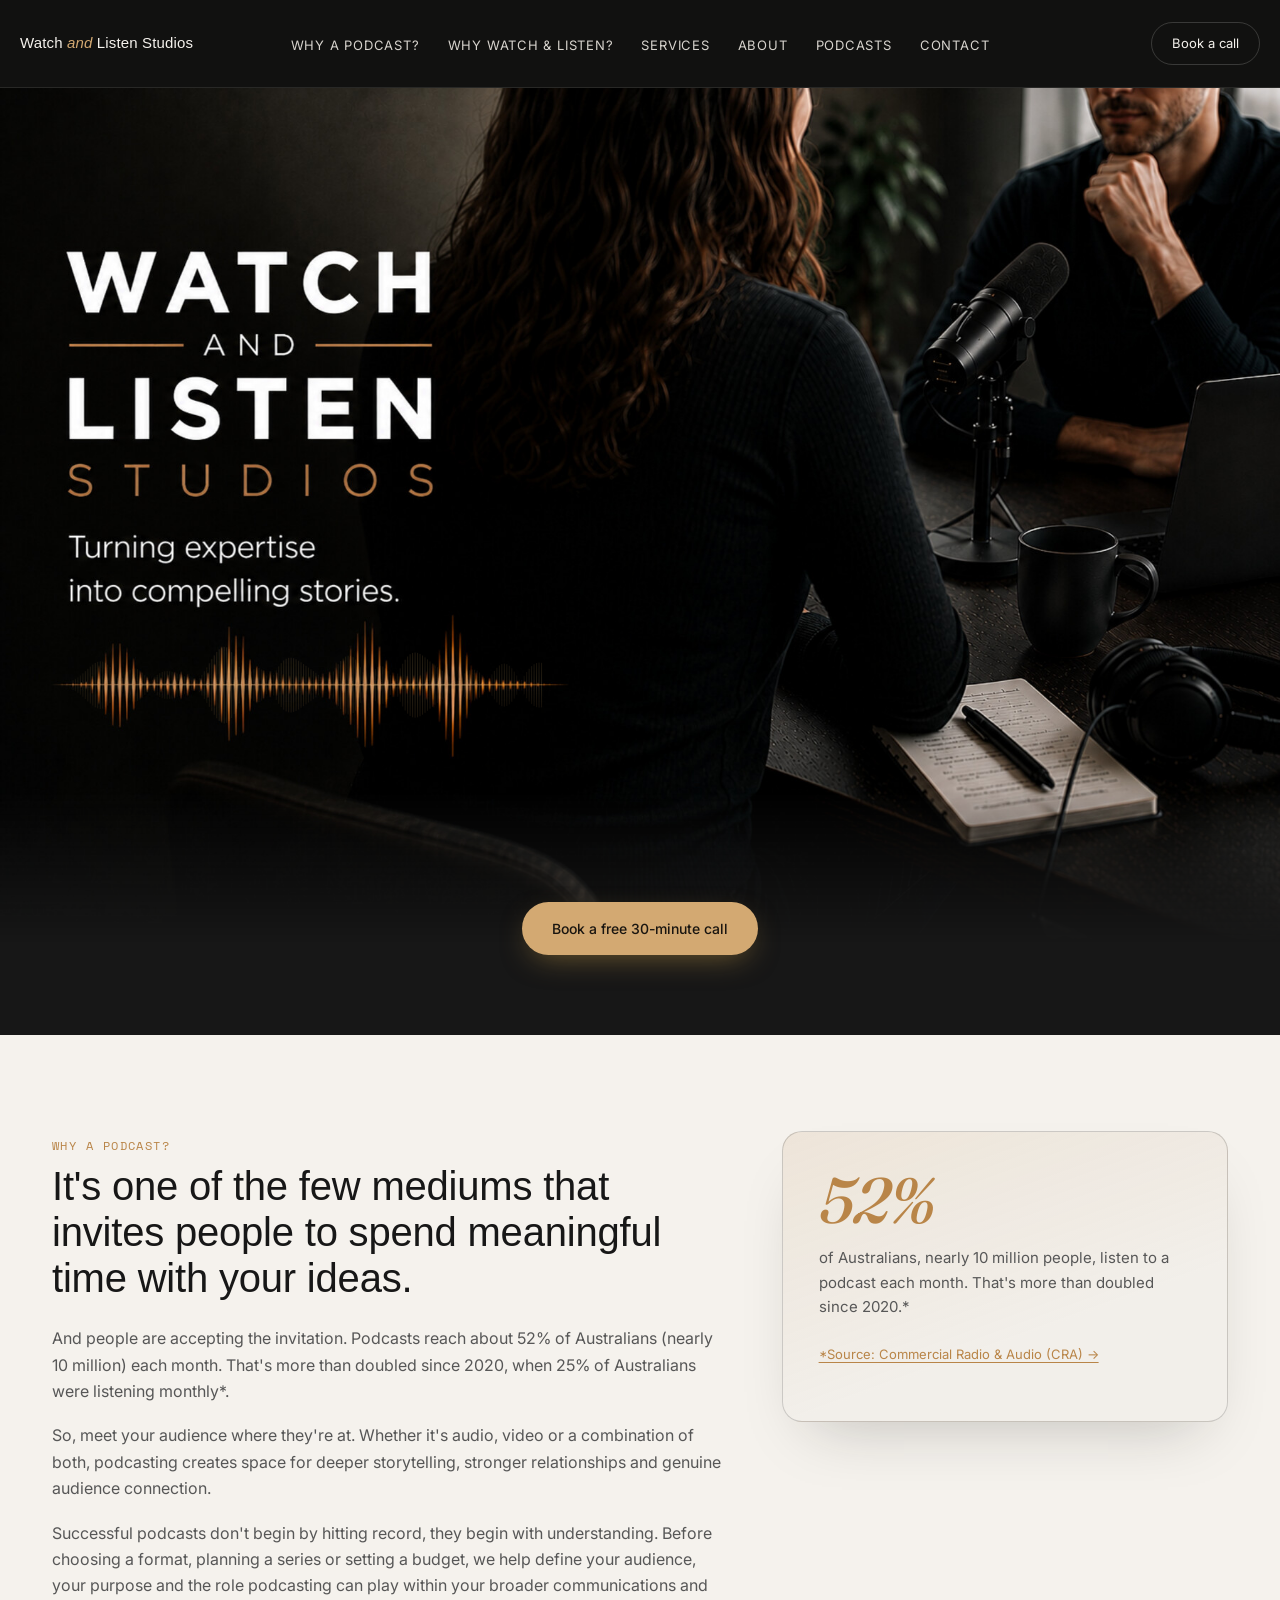
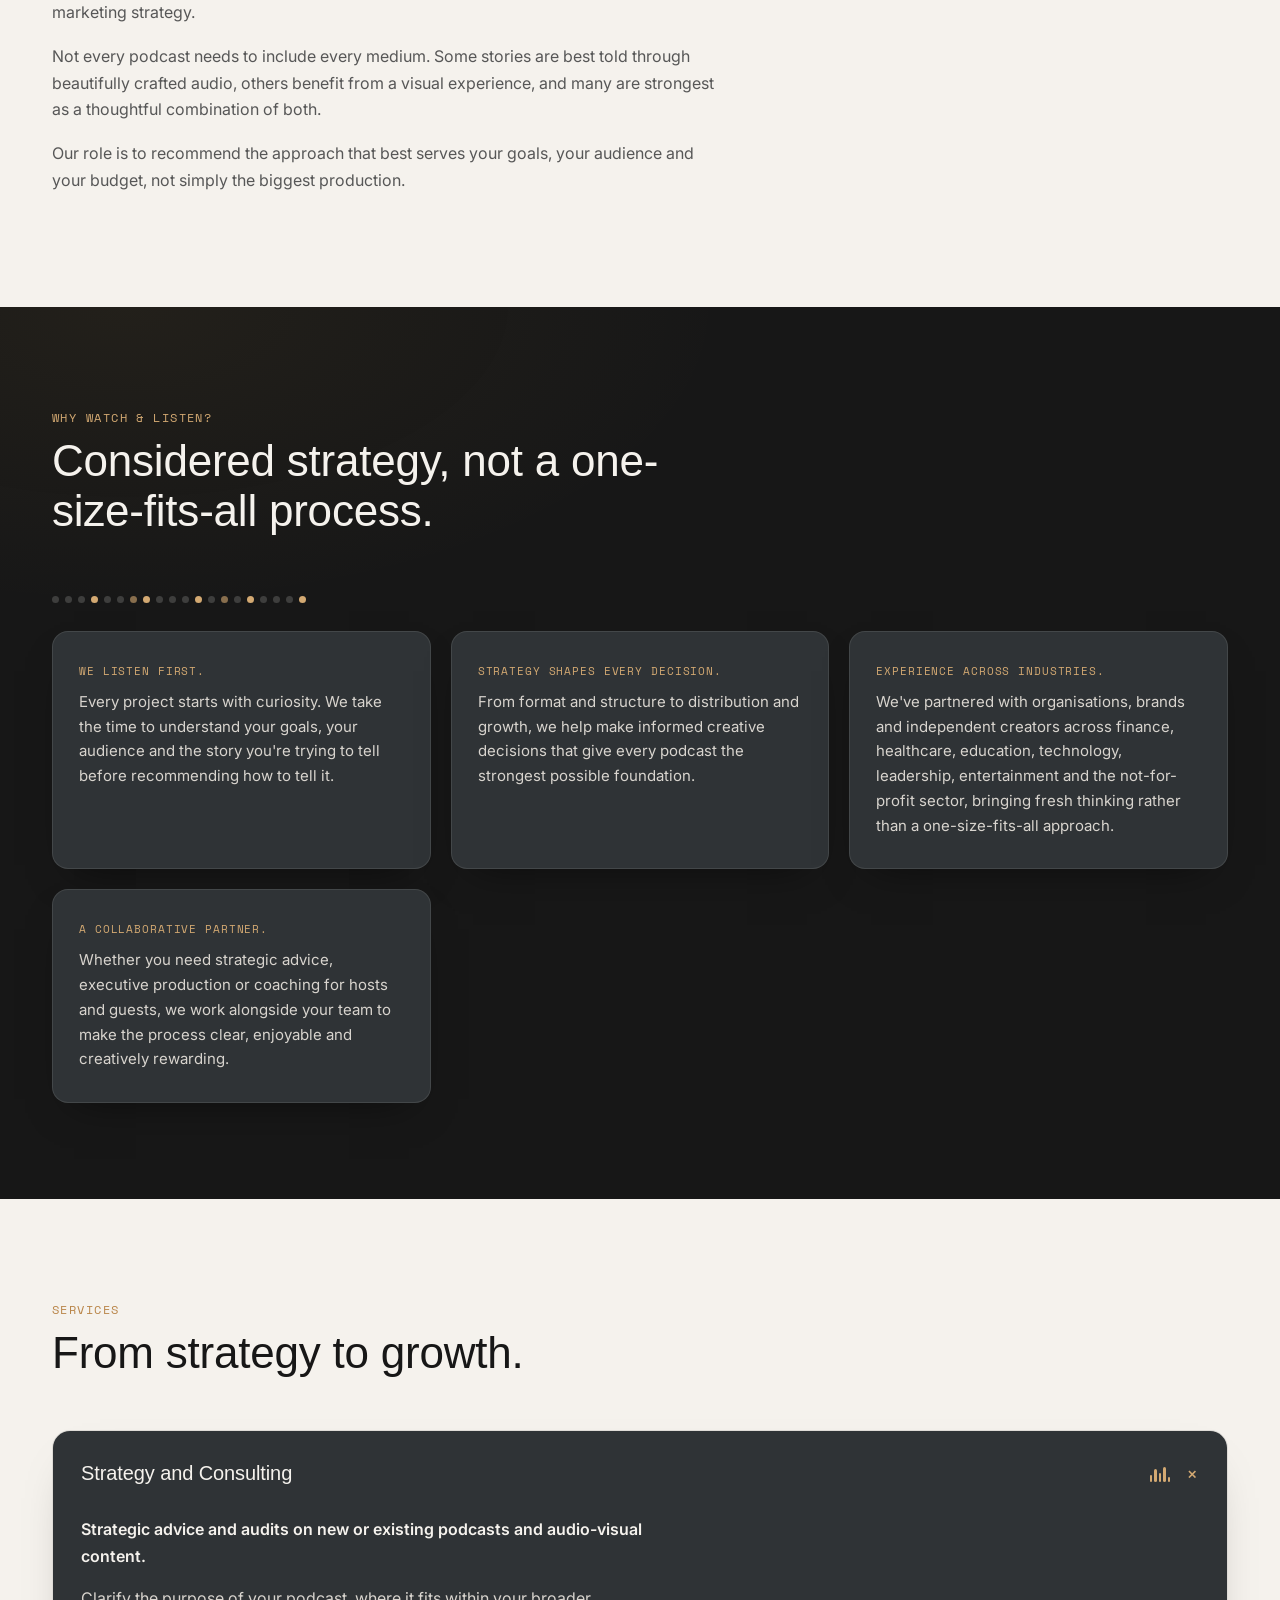
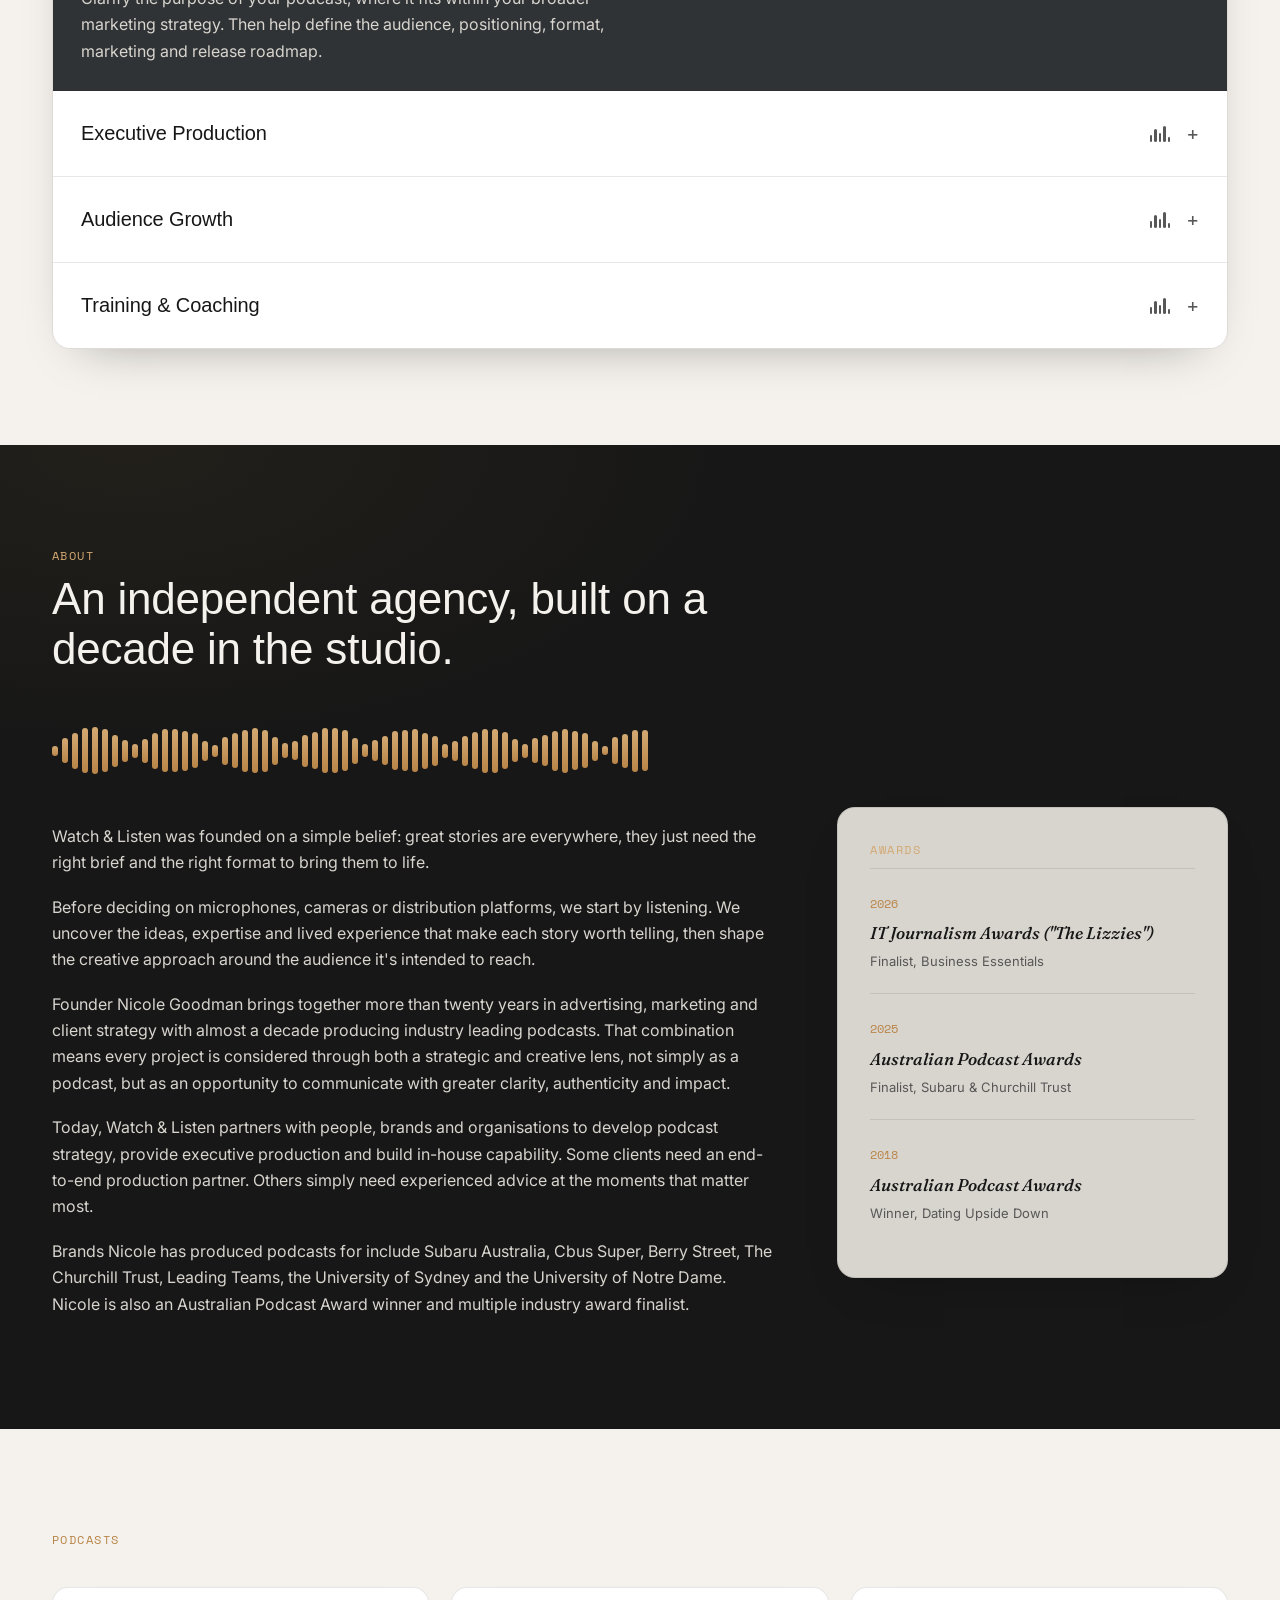
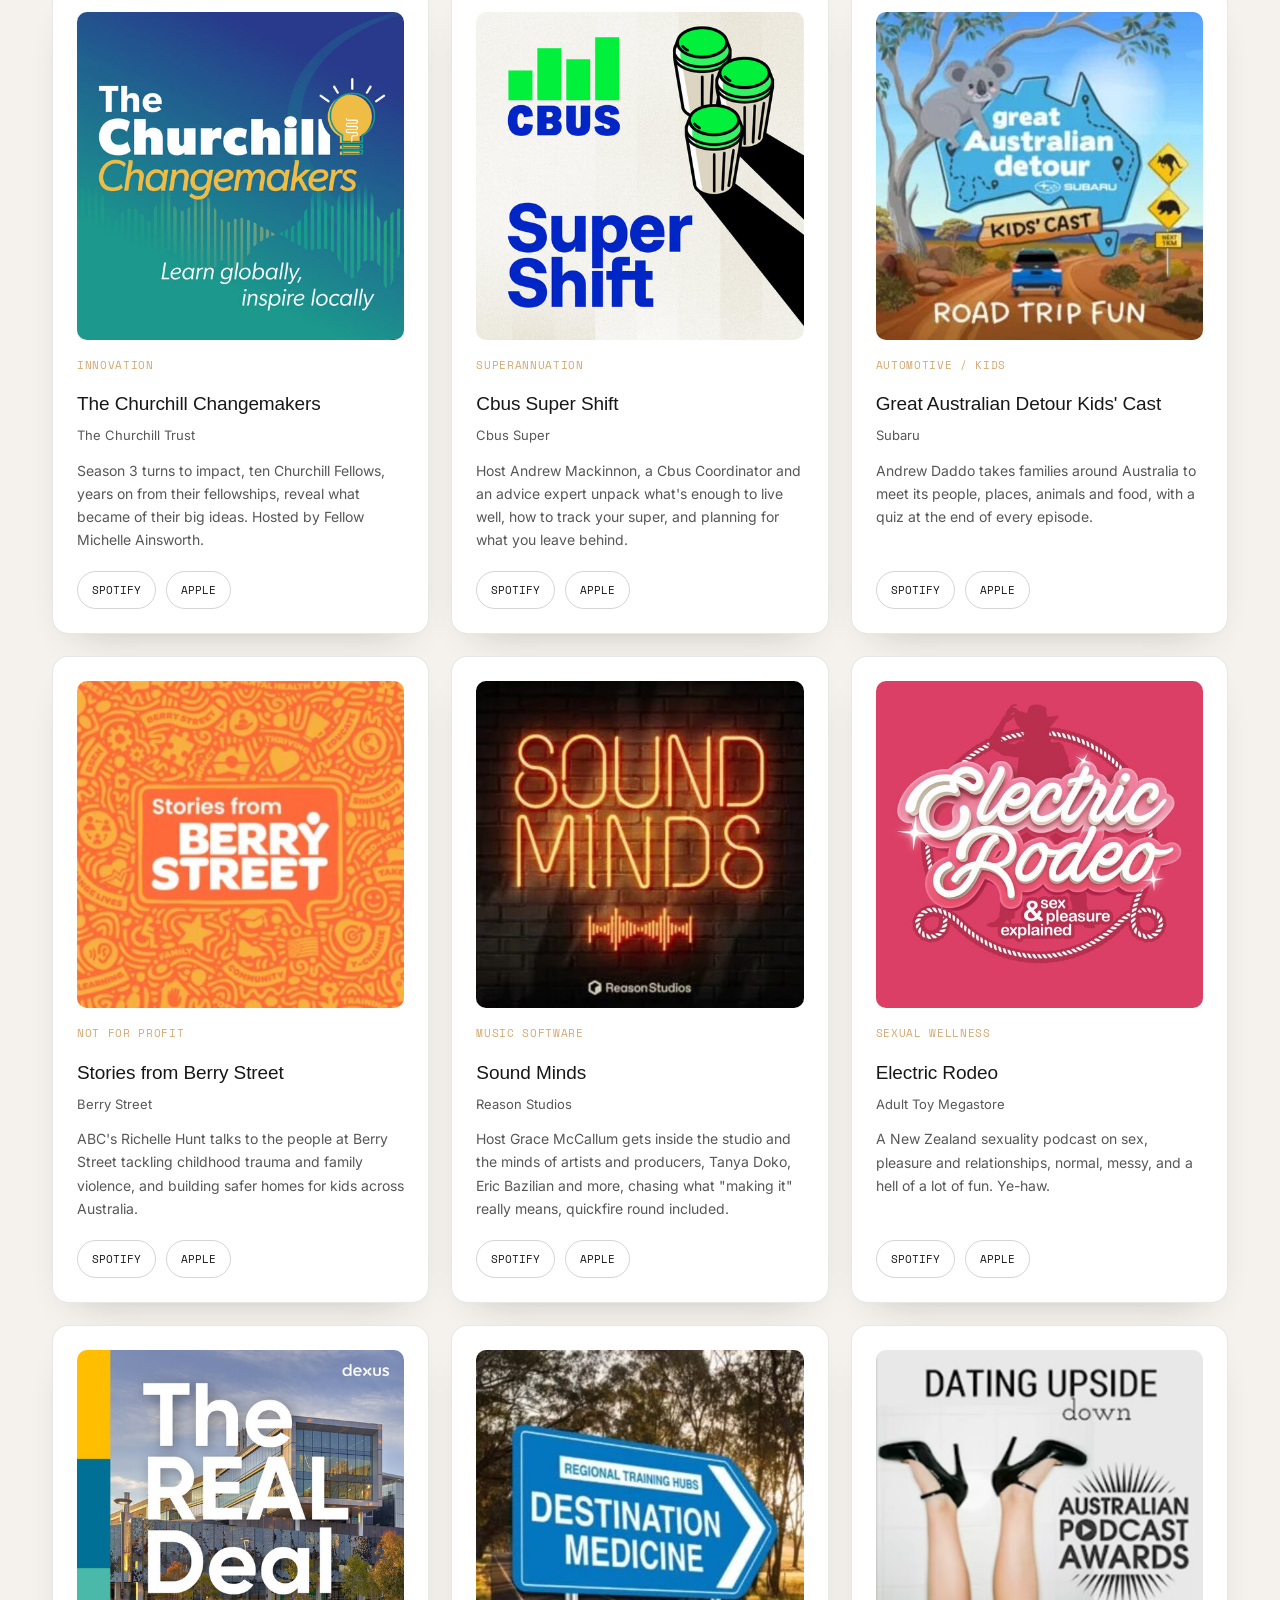
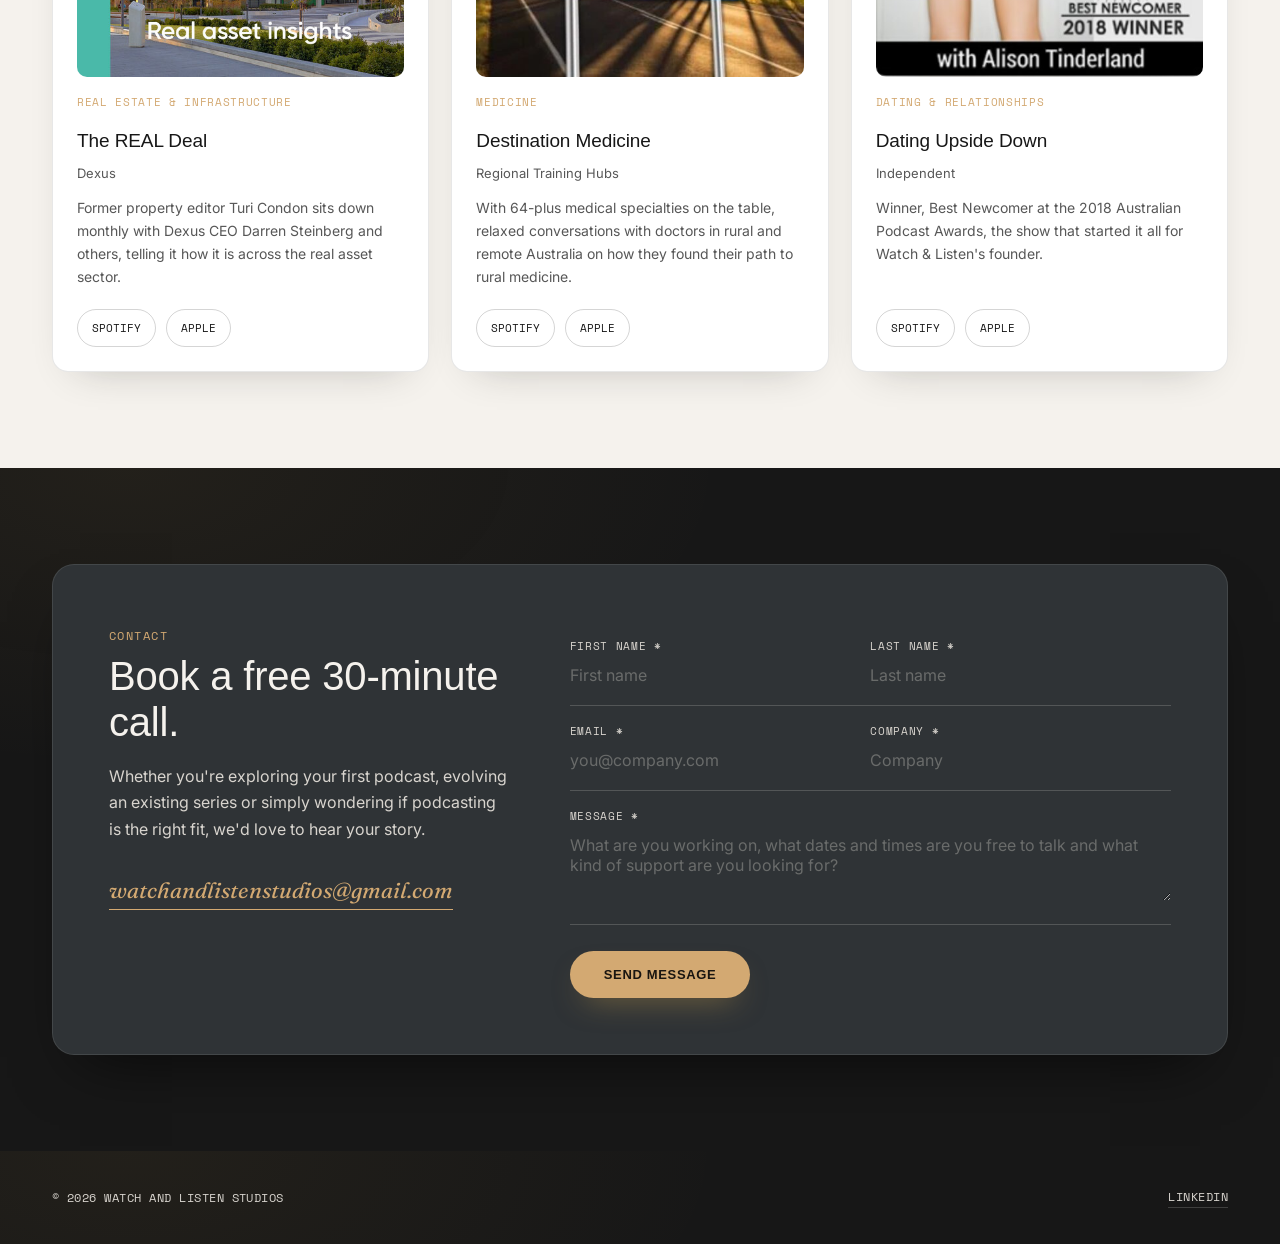
==== commit c3aa60bd: "Update index.html" ====
--- a/index.html
+++ b/index.html
@@ -271,7 +271,7 @@
       <h1 class="sr-only">Watch &amp; Listen. Turning expertise into compelling stories that people want to spend time with. Watch &amp; Listen is an independent consultancy specialising in audio and video podcasts. We work with people, brands and organisations to transform ideas, expertise and lived experience into stories that inform, engage and connect.</h1>
     </div>
     <div class="hero-visual" id="hero">
-      <img class="hero-image" src="[data-uri]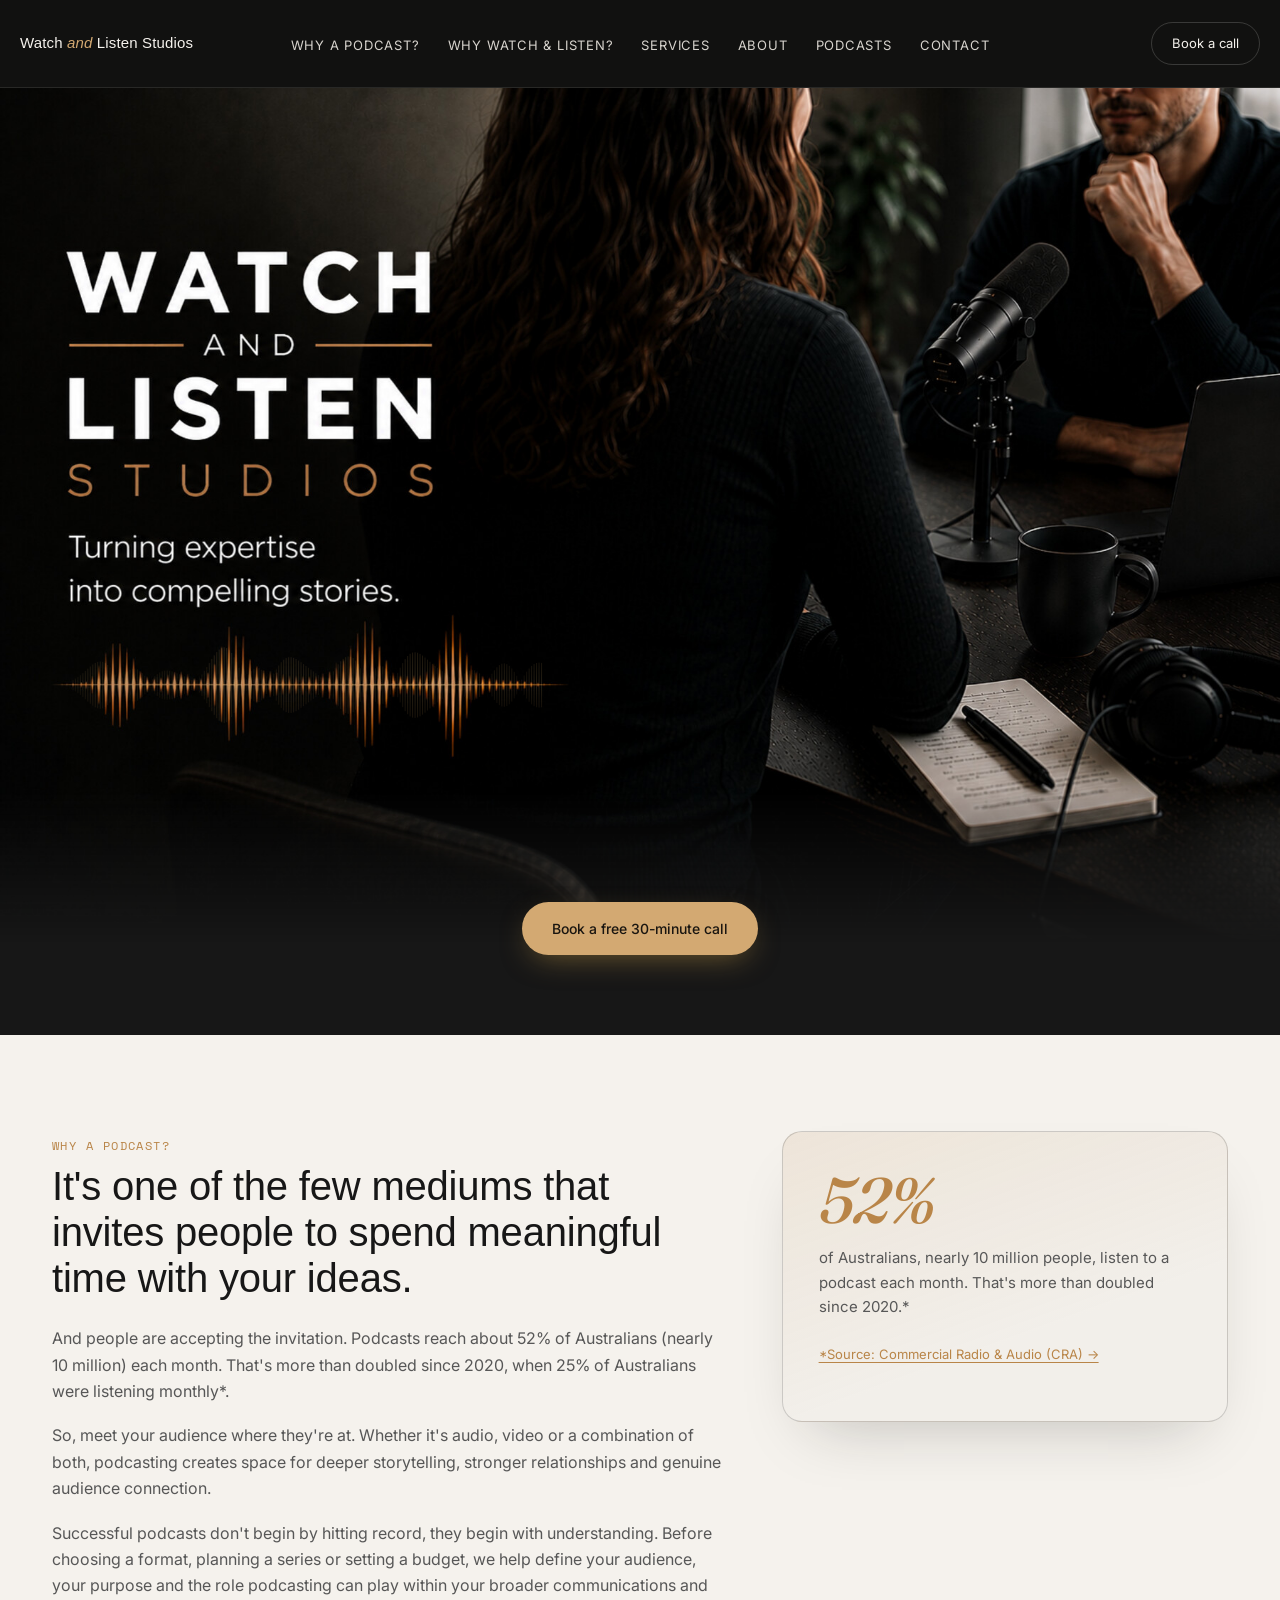
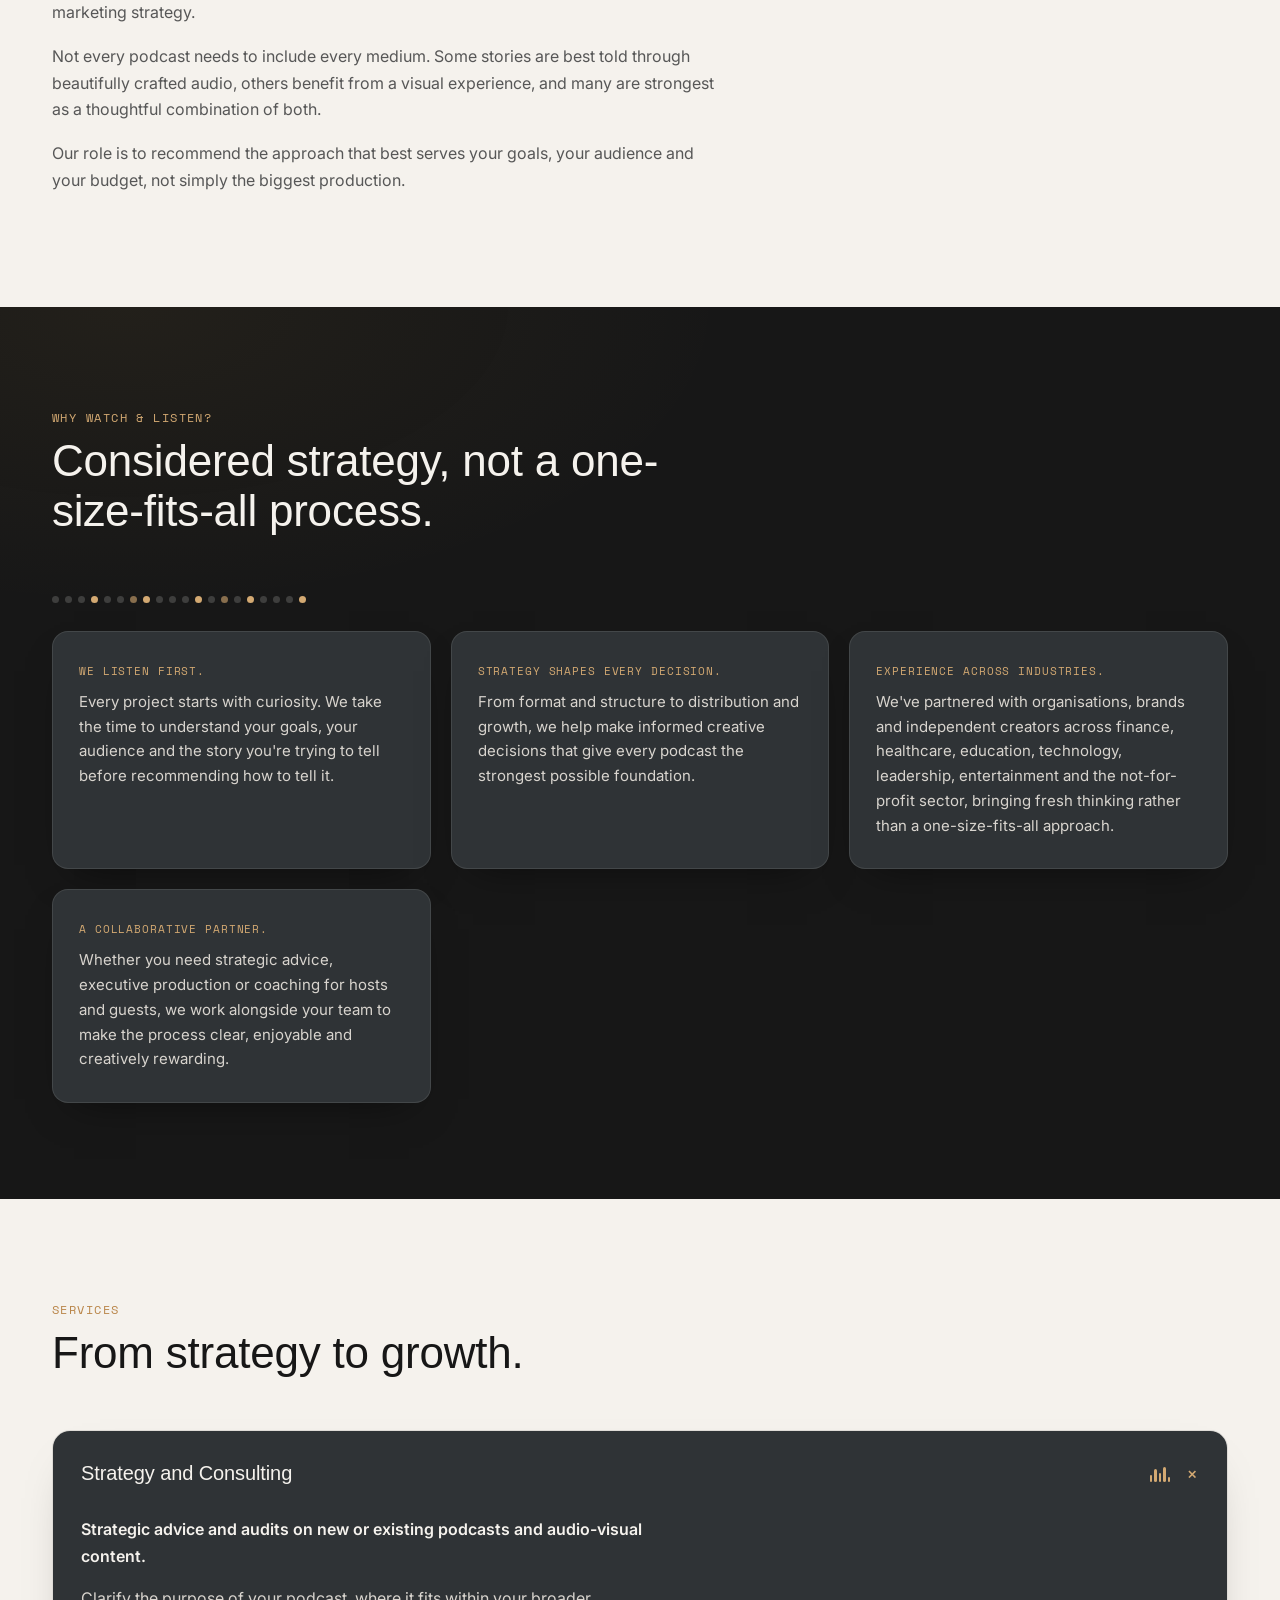
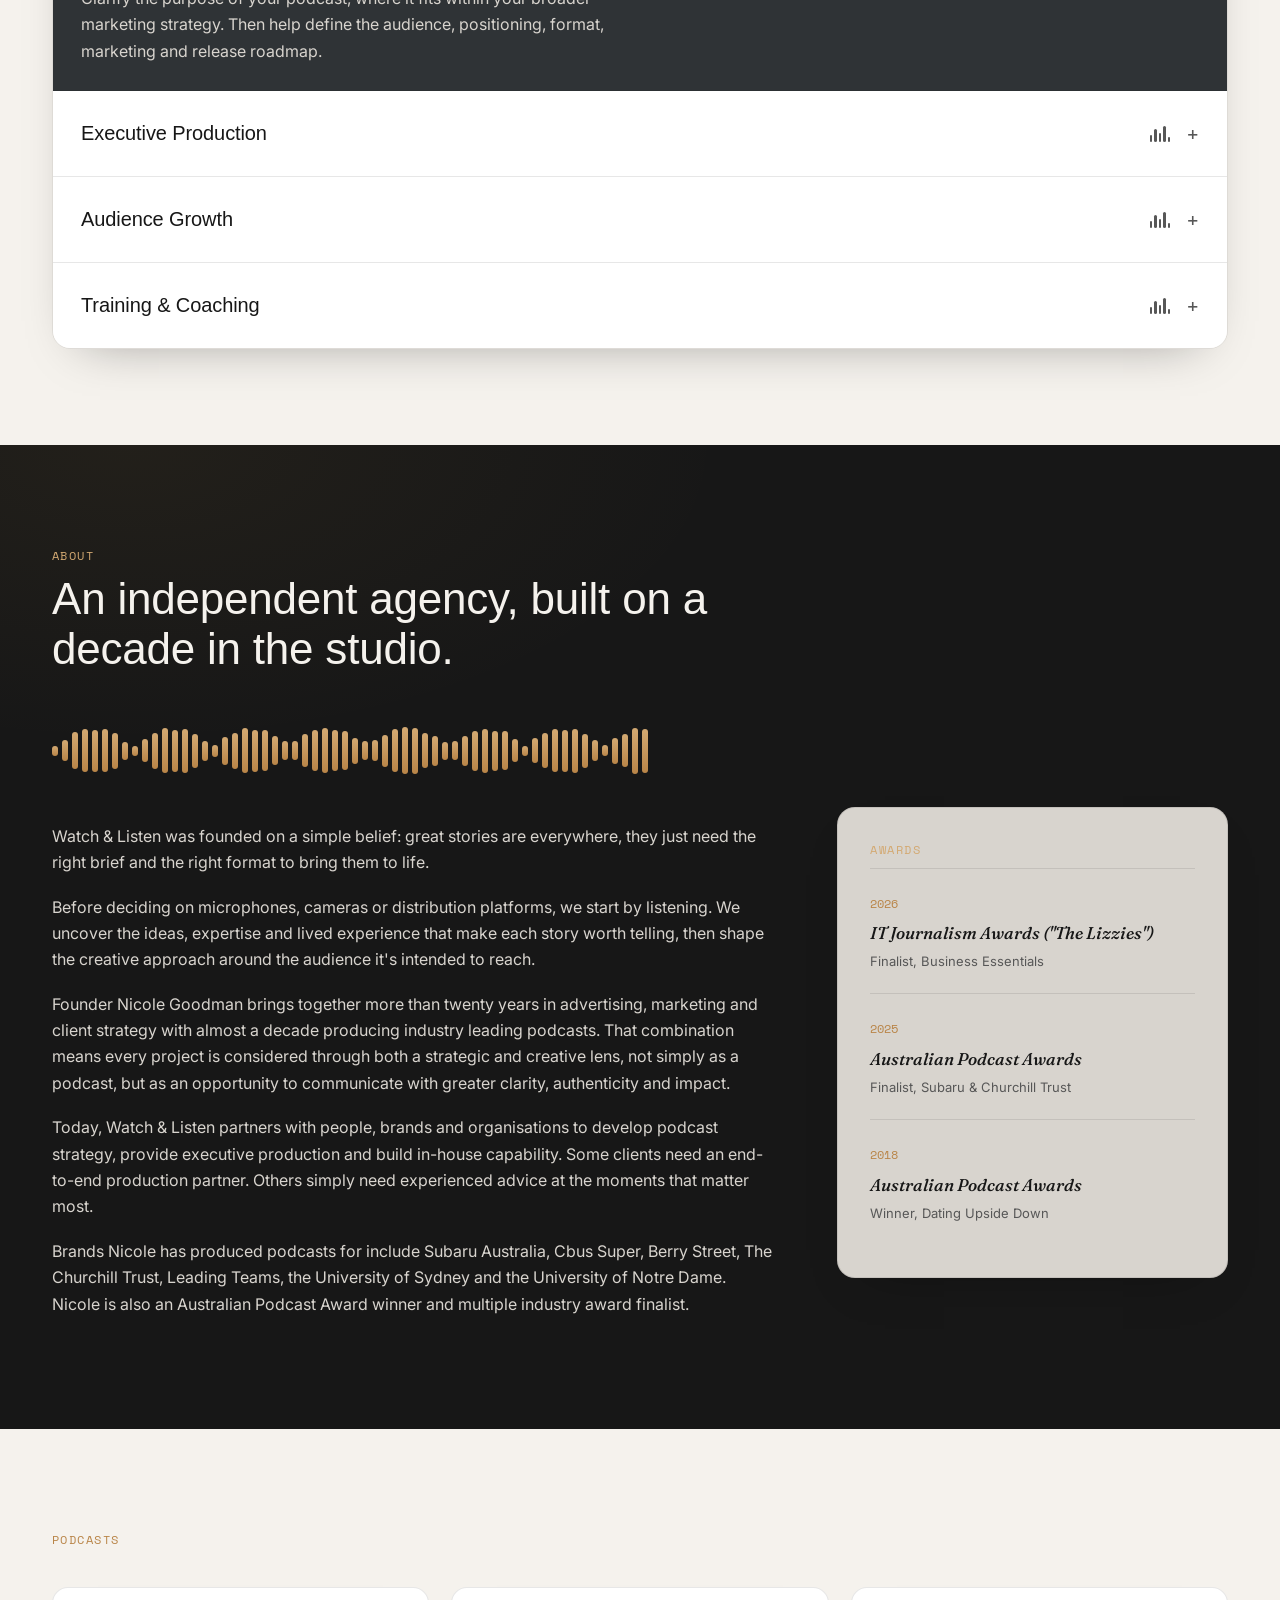
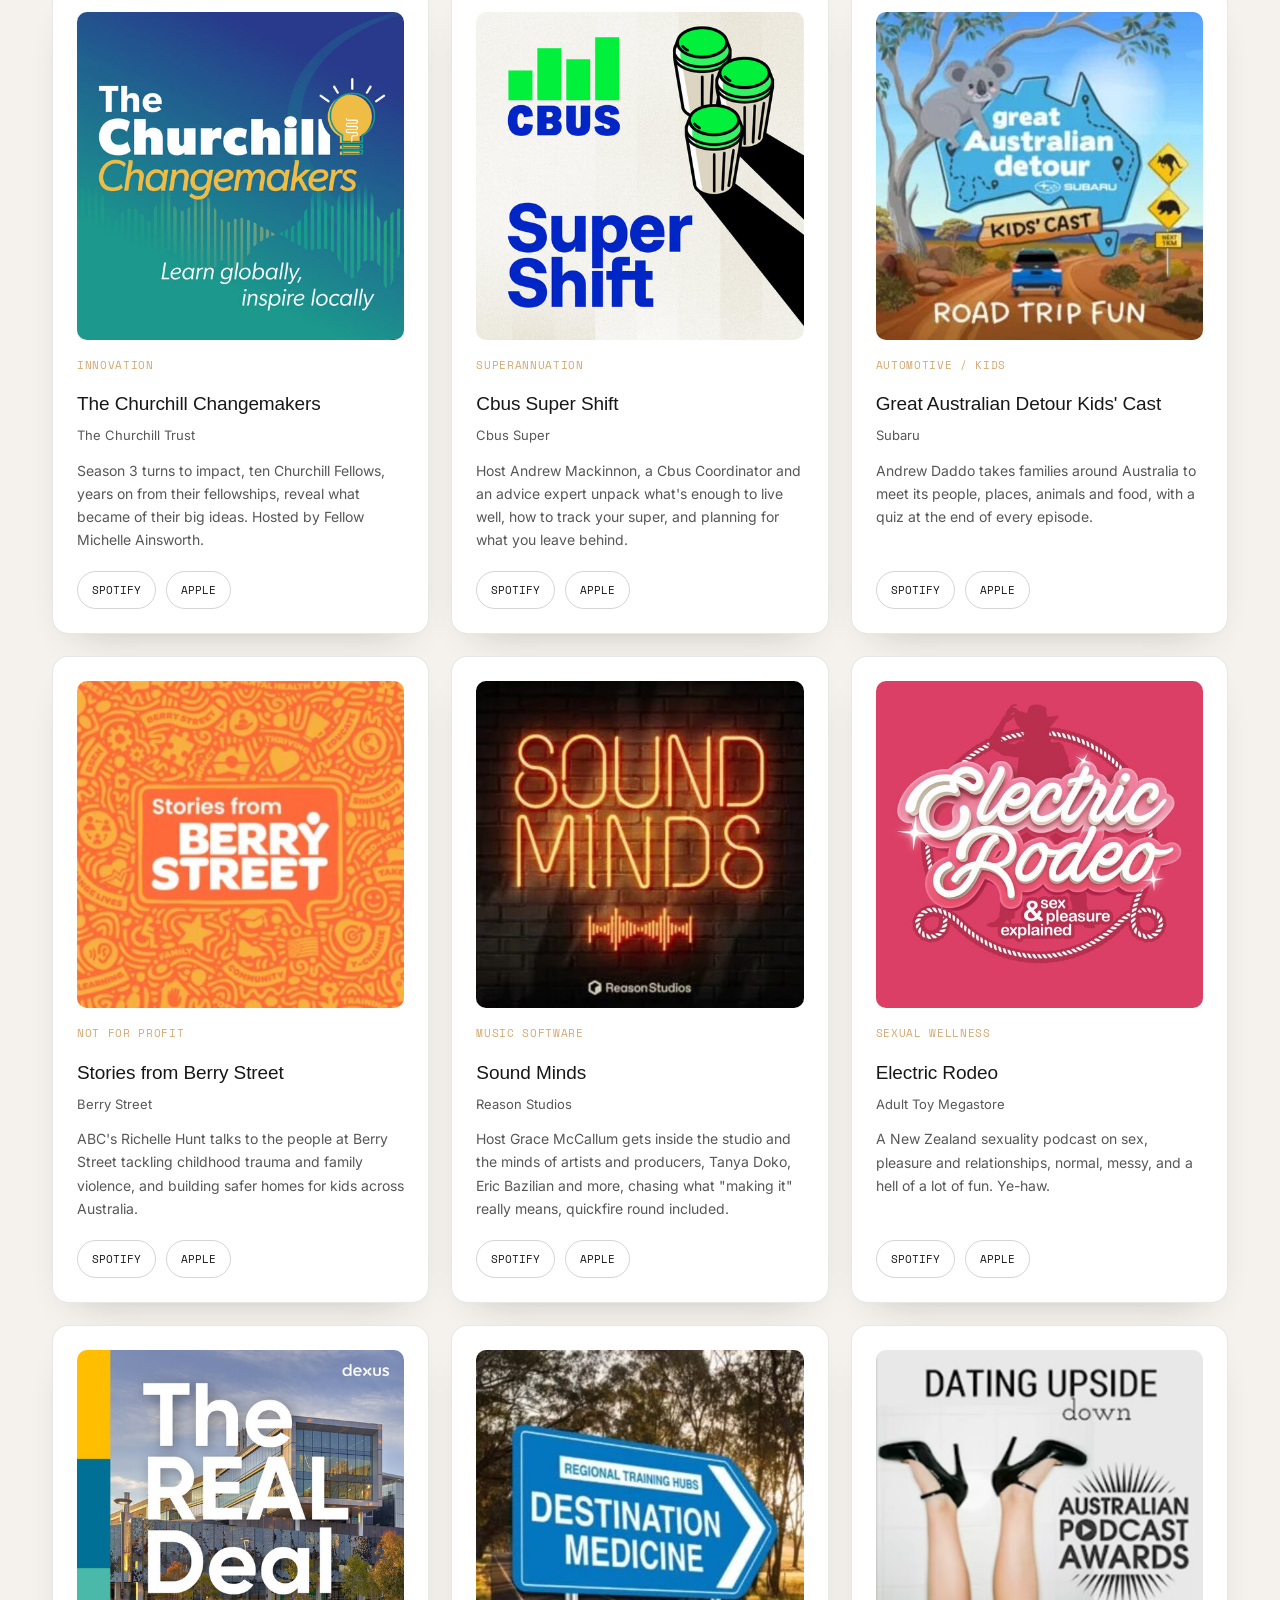
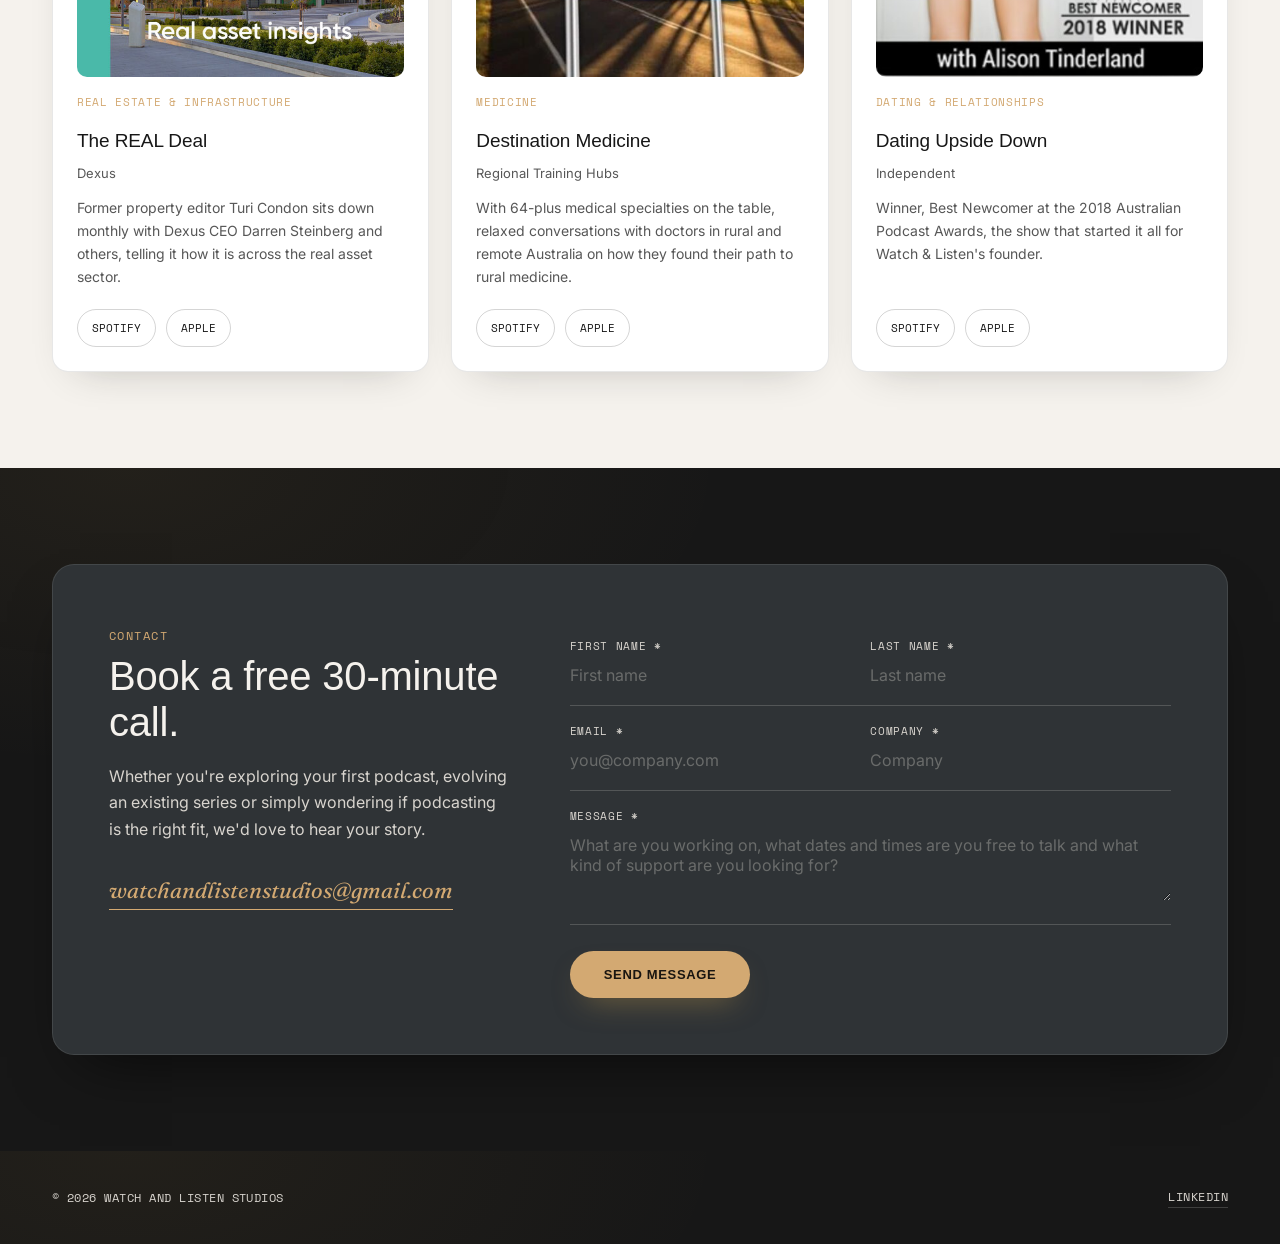
==== commit 12419cb2: "Update title for podcast production and consulting" ====
--- a/index.html
+++ b/index.html
@@ -3,7 +3,7 @@
 <head>
 <meta charset="UTF-8">
 <meta name="viewport" content="width=device-width, initial-scale=1.0">
-<title>Watch and Listen Studios, Podcast Production &amp; Consulting</title>
+<title>Watch and Listen Studios, Podcast Consulting, Strategy &amp; Production</title>
 <meta name="description" content="Watch and Listen Studios is a full-service podcast production and consulting agency, for best in breed podcast content.">
 <link rel="preconnect" href="https://fonts.googleapis.com">
 <link rel="preconnect" href="https://fonts.gstatic.com" crossorigin>
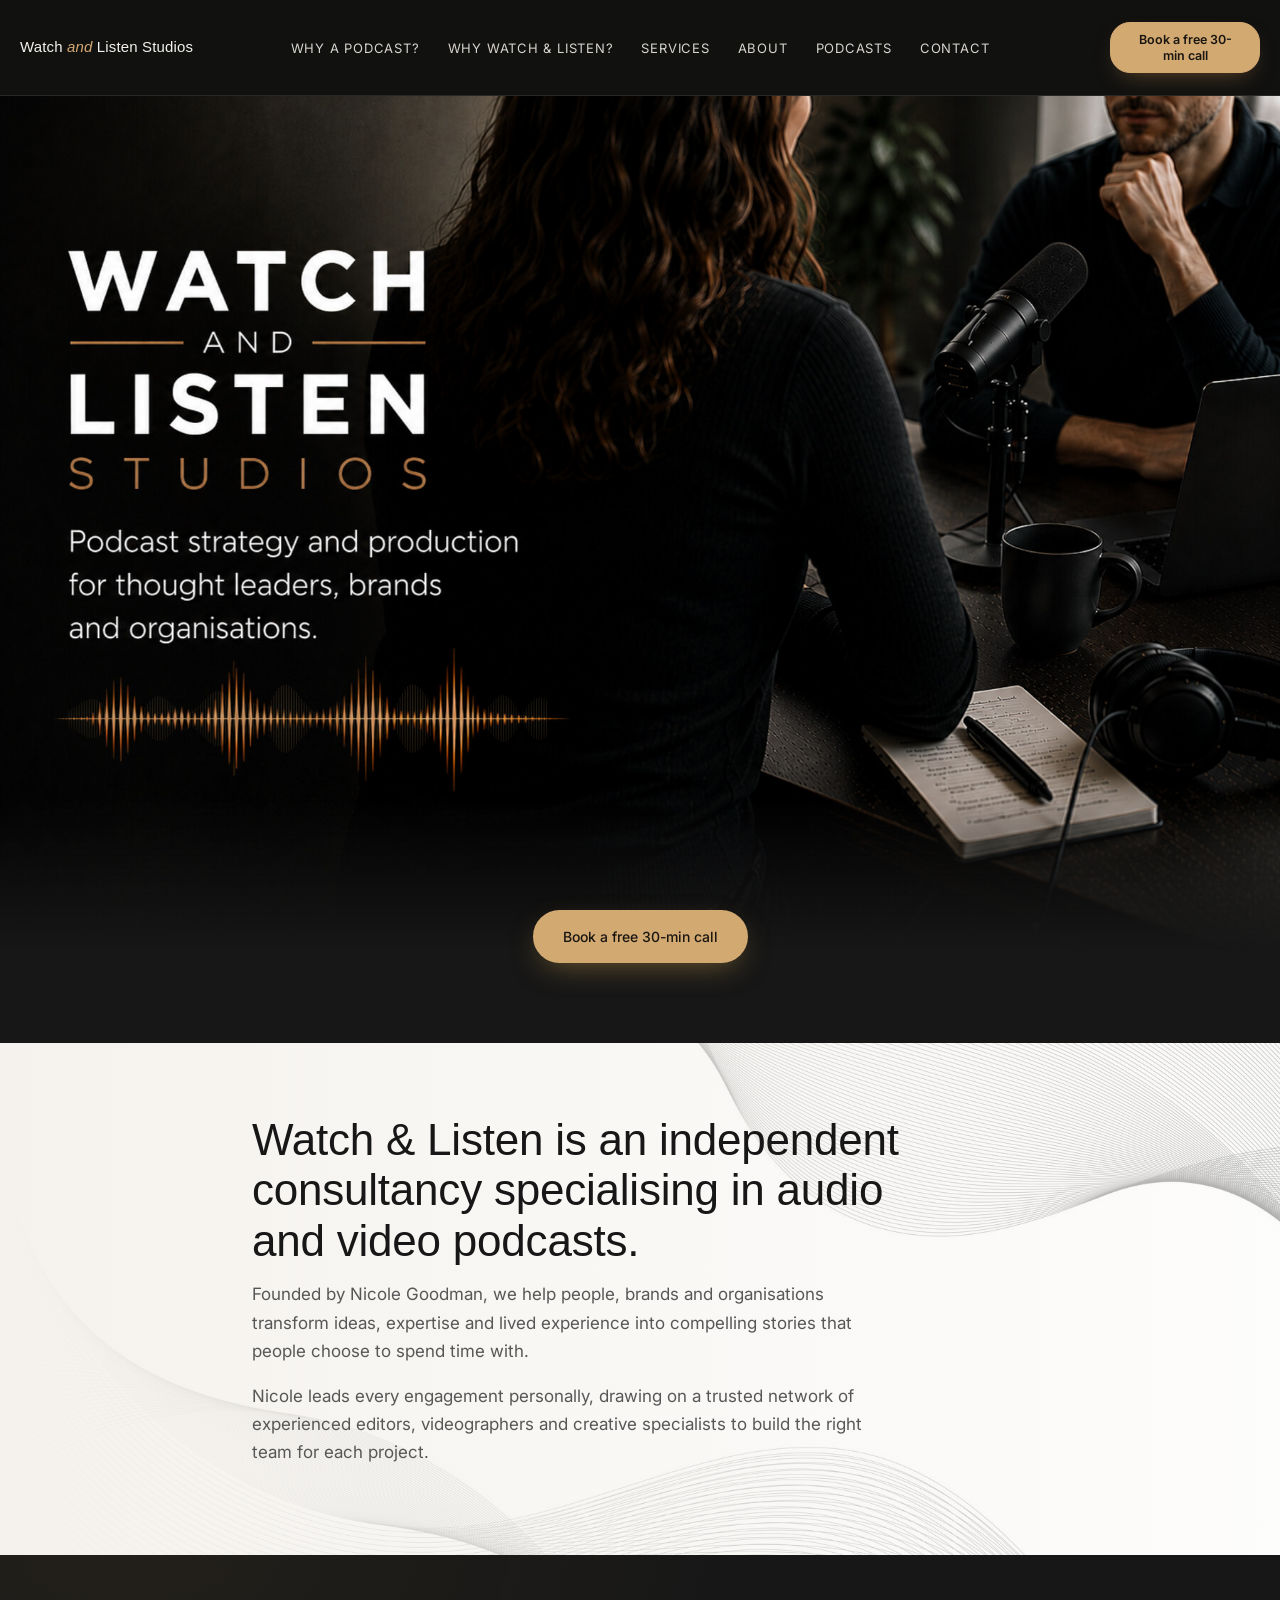
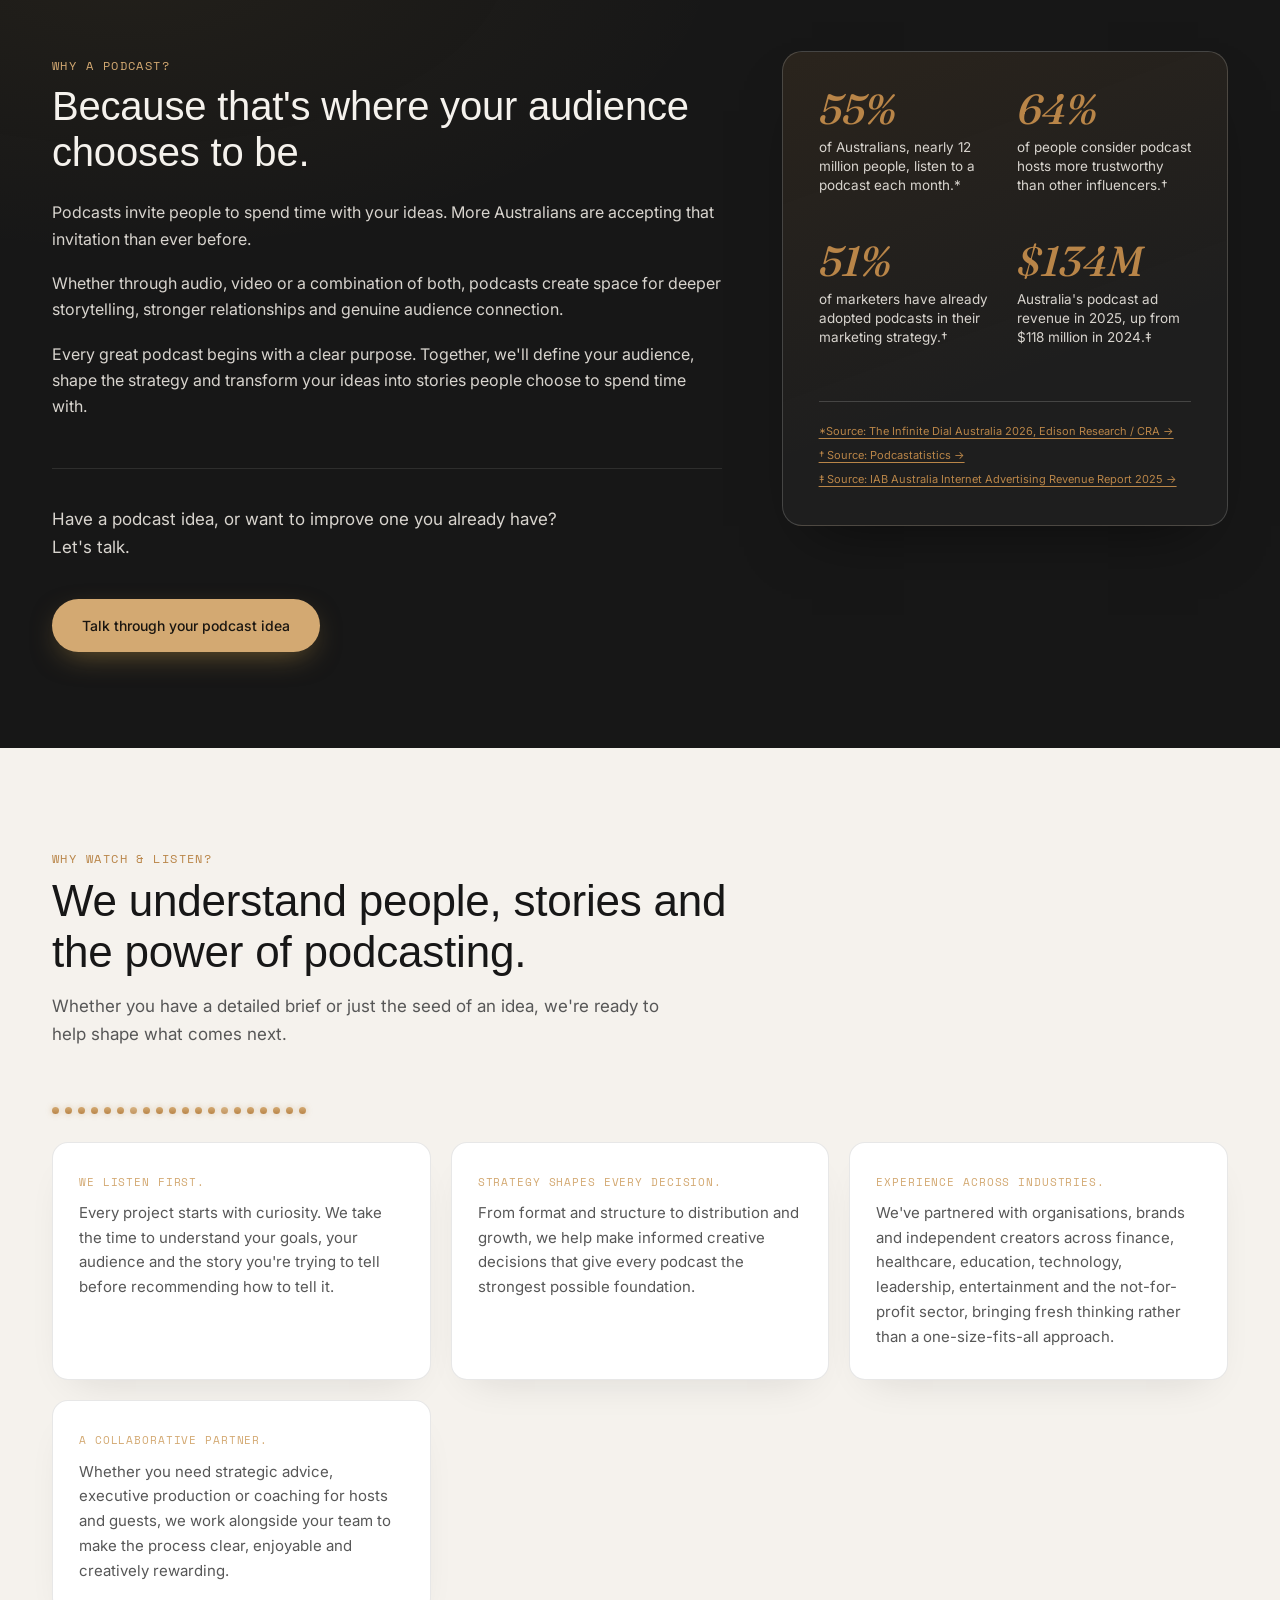
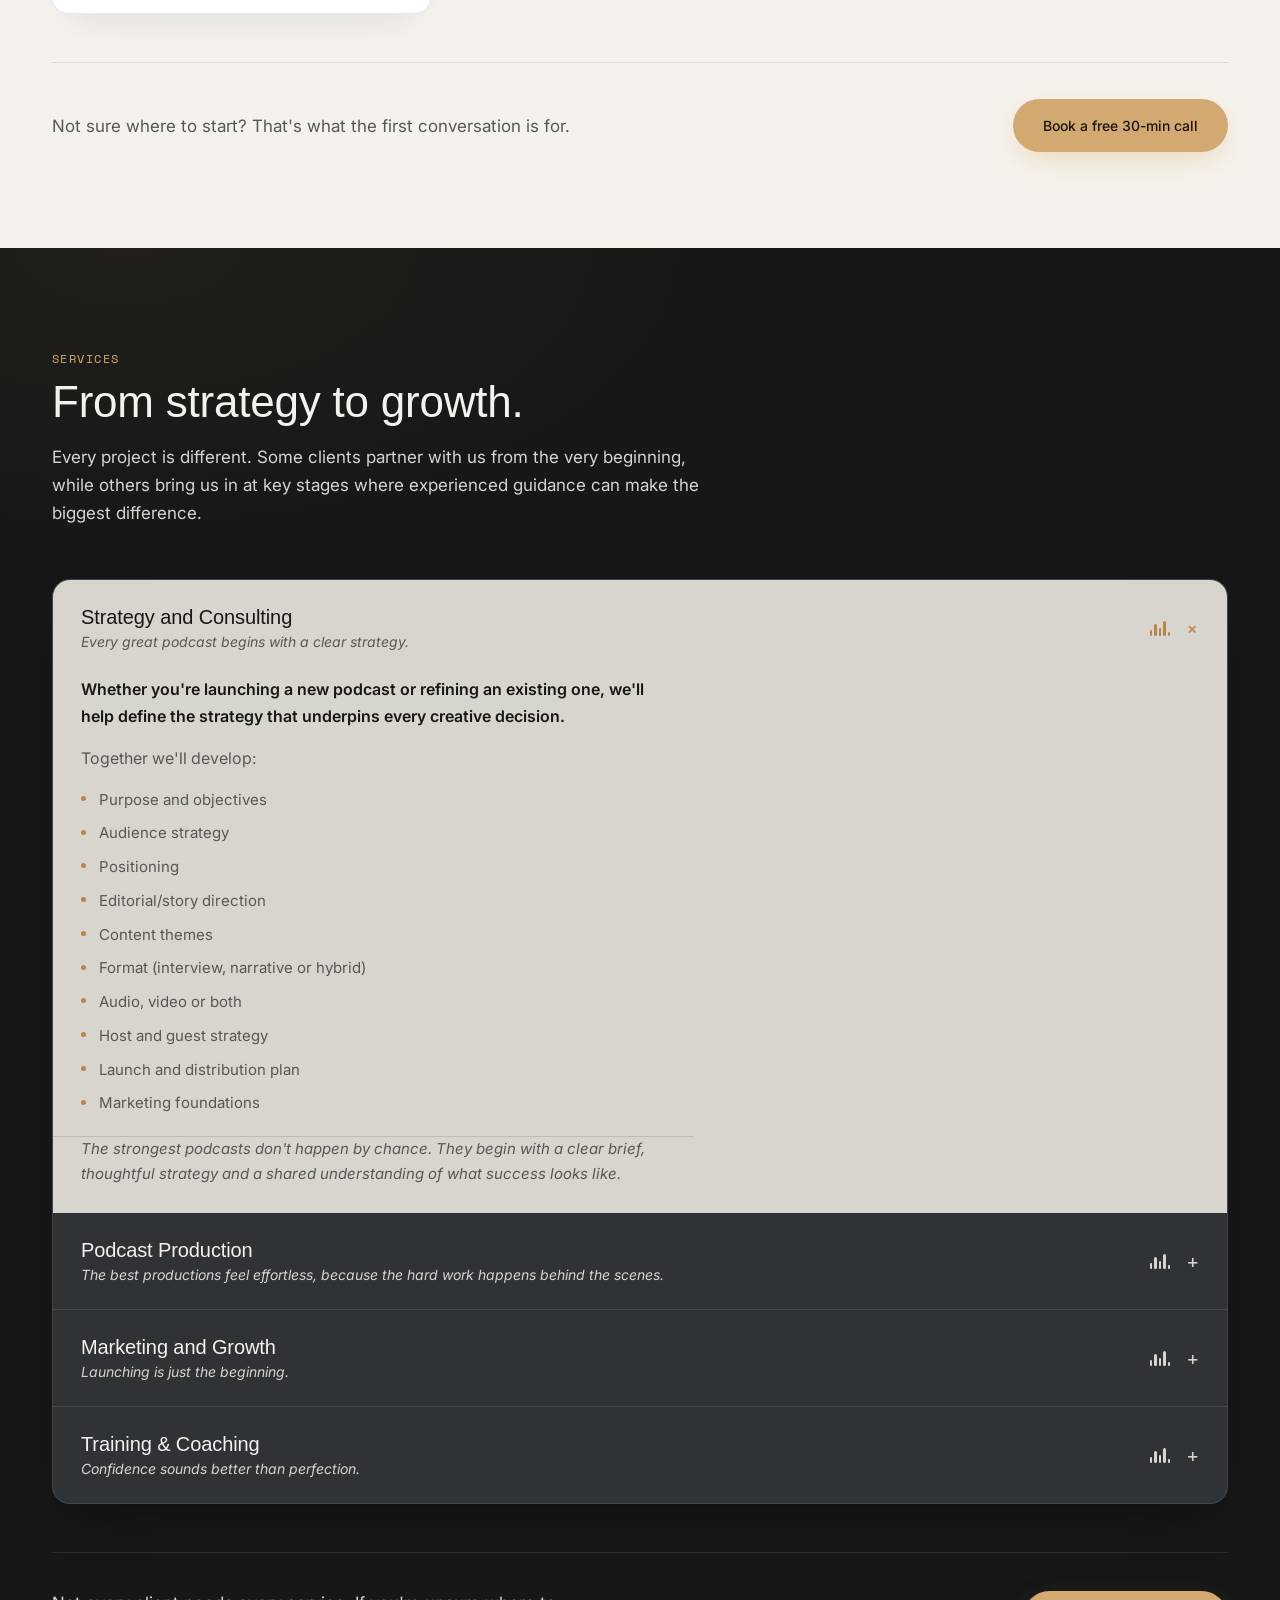
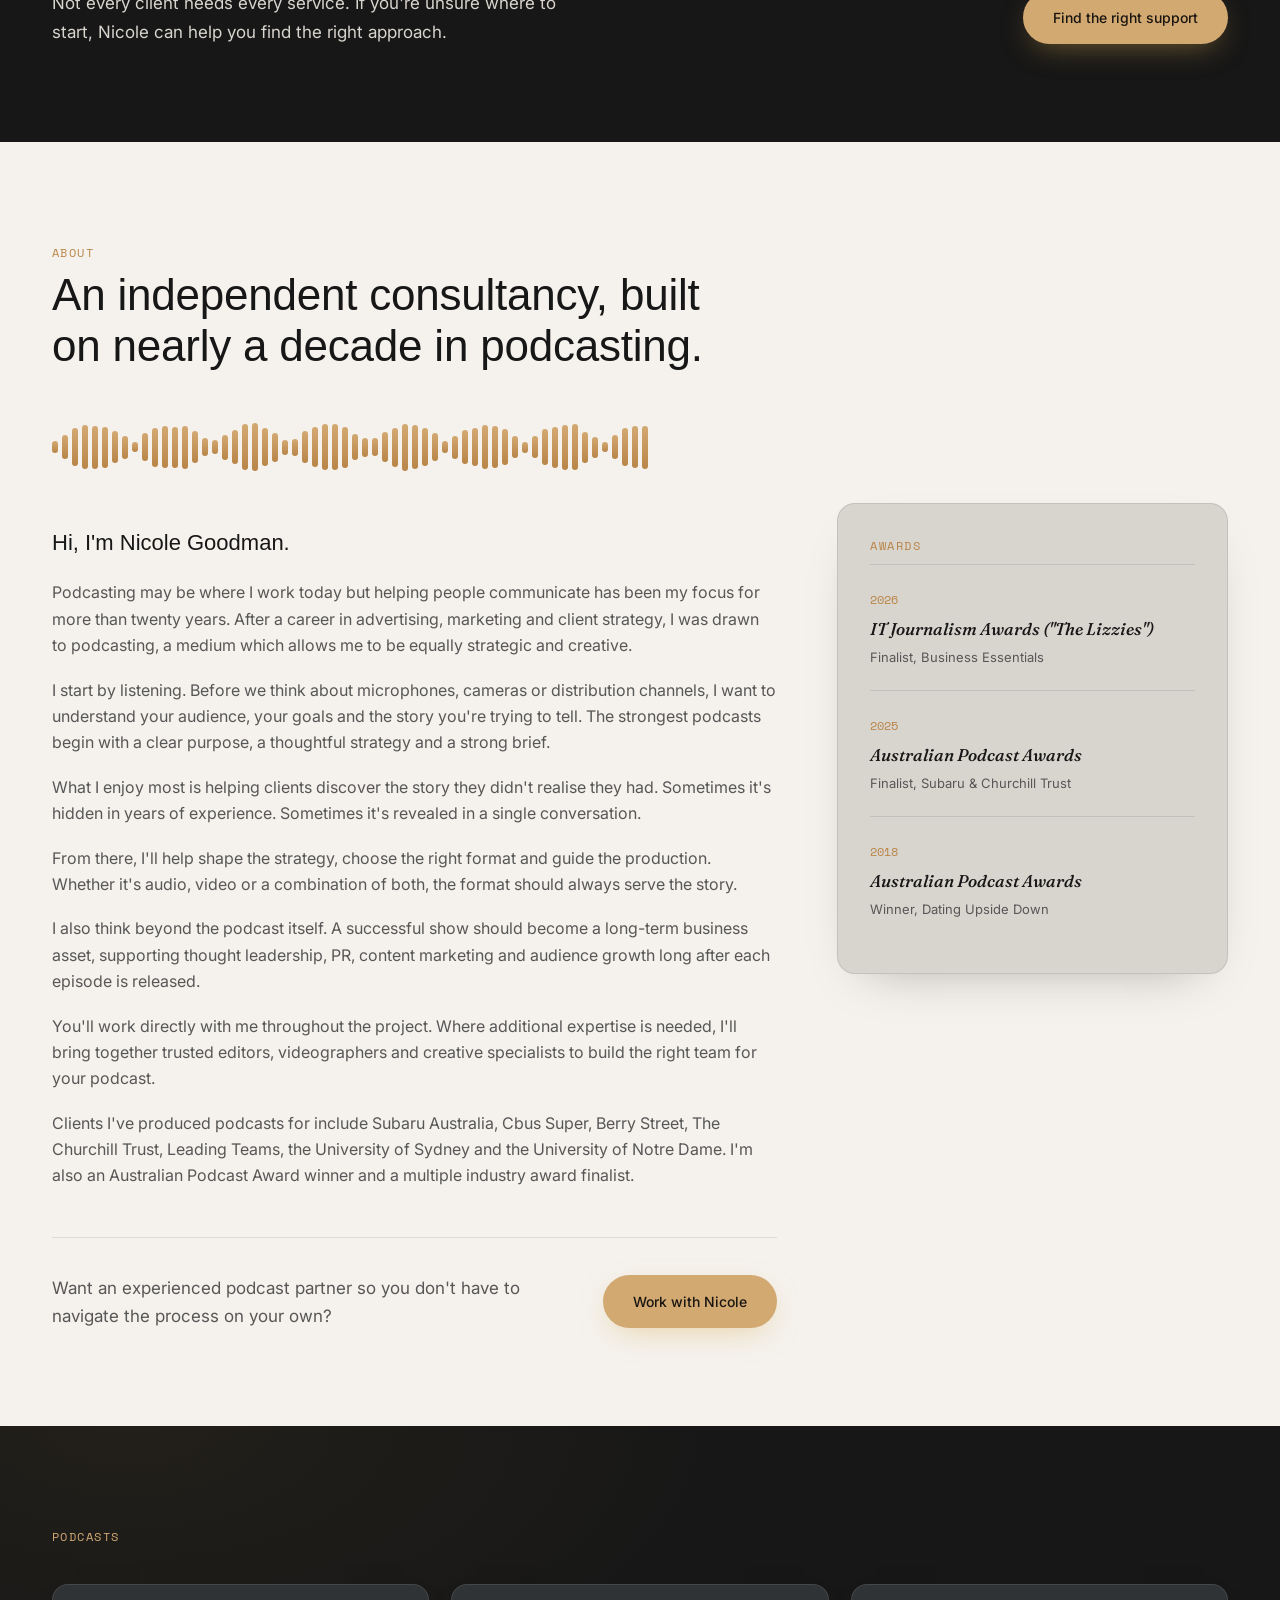
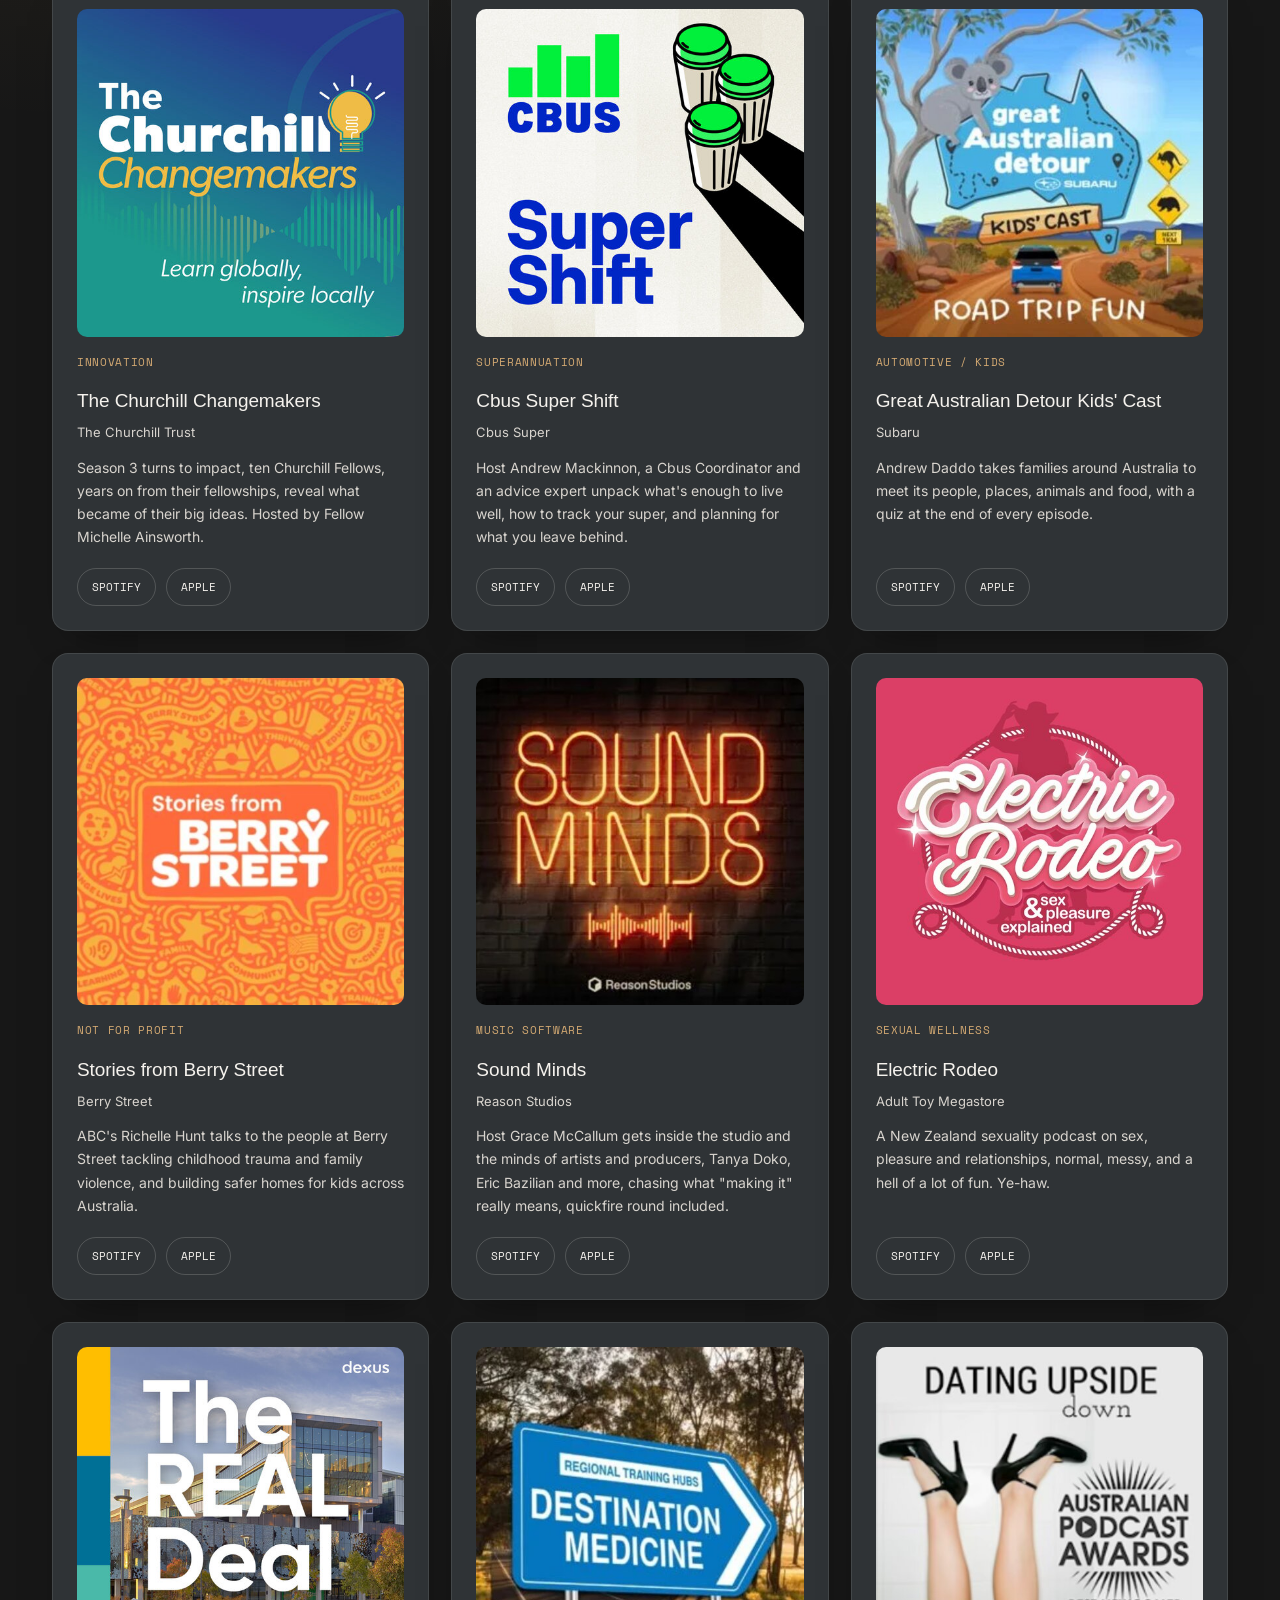
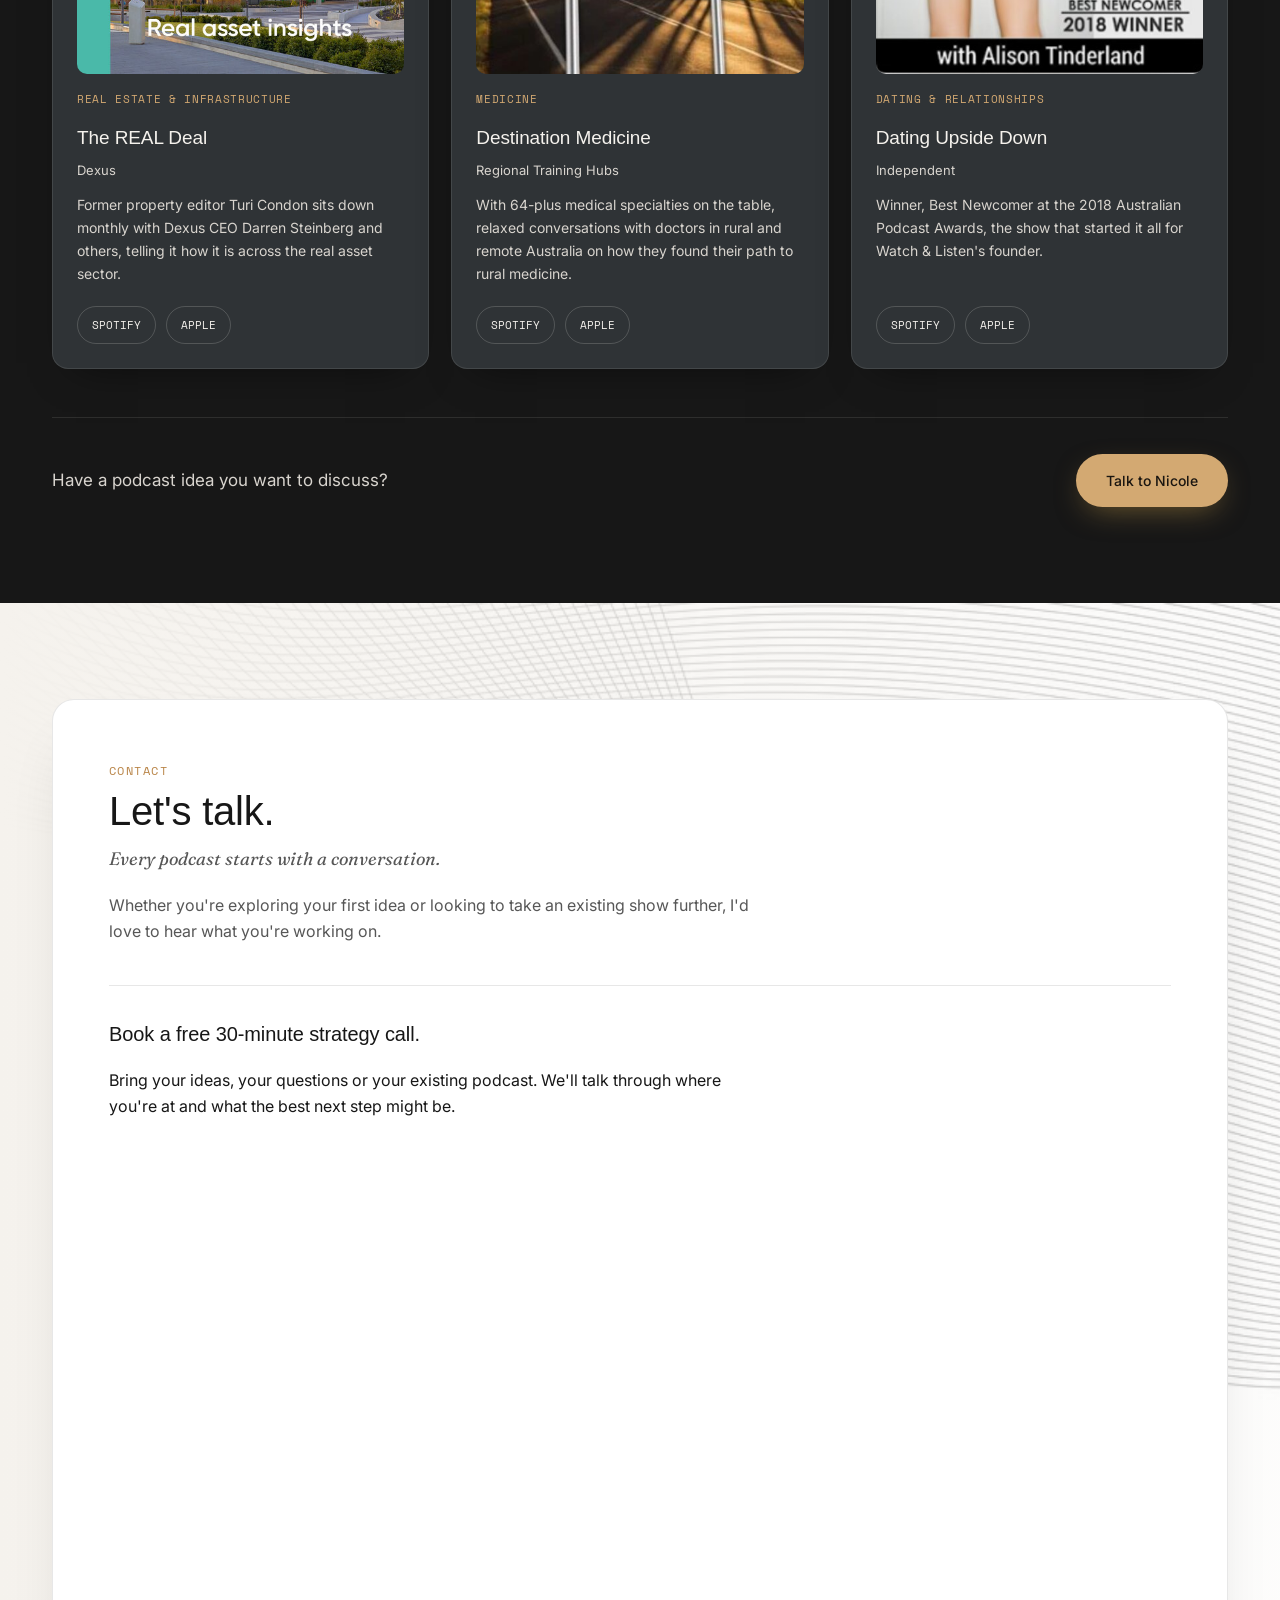
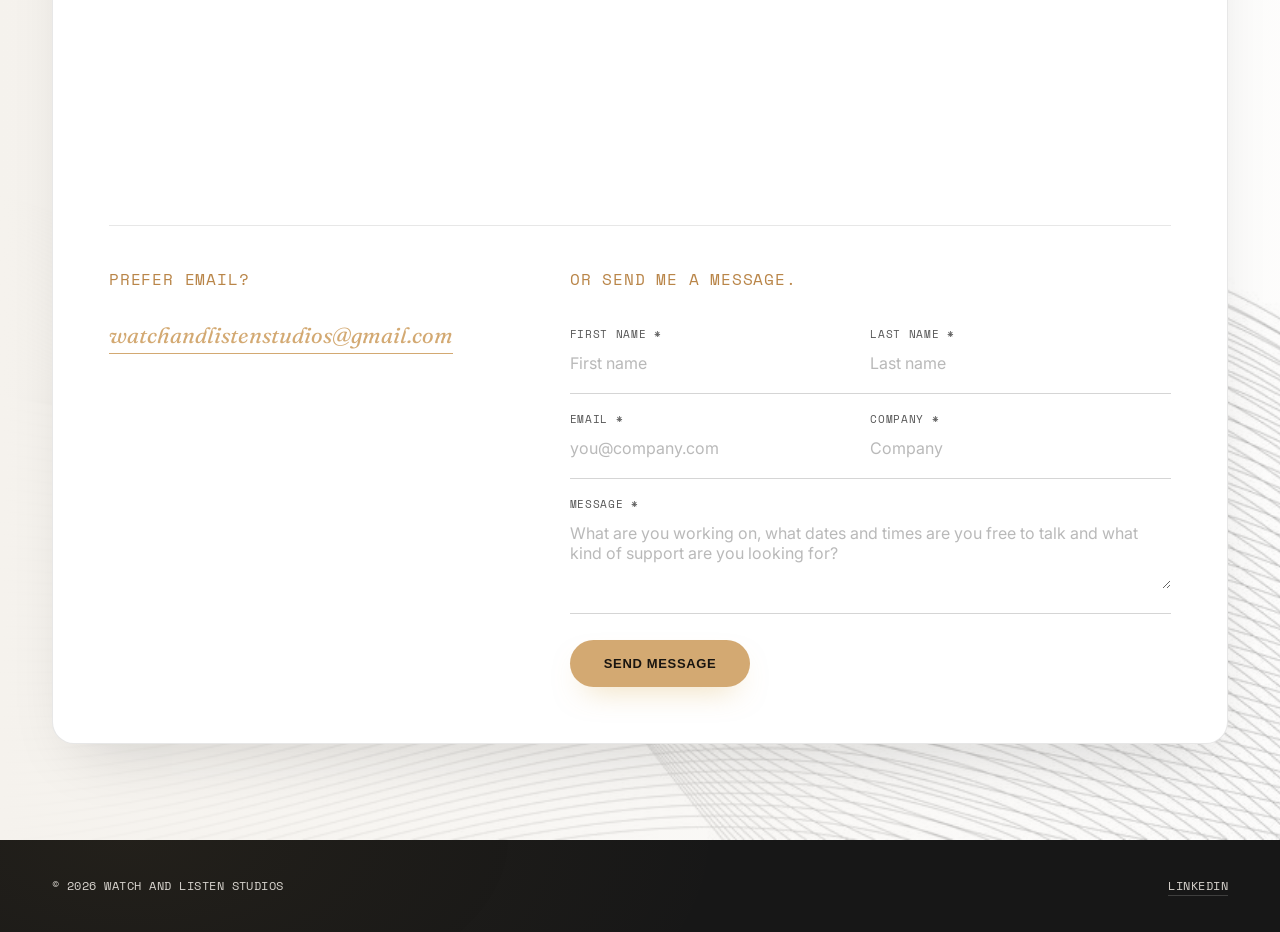
==== commit b4f0edbc: "Update index.html" ====
--- a/index.html
+++ b/index.html
@@ -3,7 +3,7 @@
 <head>
 <meta charset="UTF-8">
 <meta name="viewport" content="width=device-width, initial-scale=1.0">
-<title>Watch and Listen Studios, Podcast Consulting, Strategy &amp; Production</title>
+<title>Watch and Listen Studios, Podcast Production &amp; Consulting</title>
 <meta name="description" content="Watch and Listen Studios is a full-service podcast production and consulting agency, for best in breed podcast content.">
 <link rel="preconnect" href="https://fonts.googleapis.com">
 <link rel="preconnect" href="https://fonts.gstatic.com" crossorigin>
@@ -60,8 +60,8 @@
   nav.links ul{list-style:none;display:flex;gap:28px;margin:0;padding:0;justify-self:center;}
   nav.links a{text-decoration:none;font-size:13px;text-transform:uppercase;letter-spacing:0.06em;color:var(--paper-dim);}
   nav.links a:hover{color:var(--gold-bright);}
-  .nav-cta{justify-self:end;font-size:13px;text-decoration:none;color:var(--paper);border:1px solid var(--line-dark-strong);padding:10px 20px;border-radius:999px;white-space:nowrap;transition:border-color .2s ease,color .2s ease;}
-  .nav-cta:hover{border-color:var(--gold-bright);color:var(--gold-bright);}
+  .nav-cta{justify-self:end;font-size:12.5px;line-height:1.25;font-weight:600;text-decoration:none;color:#191510;background:var(--gold-bright);border:1px solid var(--gold-bright);padding:9px 18px;border-radius:20px;white-space:normal;text-align:center;max-width:150px;transition:transform .2s ease, box-shadow .2s ease;box-shadow:0 10px 24px -12px rgba(185,133,72,0.6);}
+  .nav-cta:hover{transform:translateY(-1px);box-shadow:0 14px 28px -12px rgba(185,133,72,0.75);}
   .nav-toggle{display:none;}
 
   .hero{padding:0 0 80px;text-align:center;}
@@ -79,6 +79,9 @@
   .cta-row{display:flex;gap:14px;flex-wrap:wrap;justify-content:center;position:relative;z-index:2;}
   .btn{display:inline-flex;align-items:center;gap:10px;padding:15px 30px;font-size:14px;text-decoration:none;font-weight:500;border-radius:999px;transition:transform .18s ease, box-shadow .18s ease, background .18s ease, border-color .18s ease;}
   .btn-solid{background:var(--gold-bright);color:#191510;box-shadow:0 10px 30px -10px rgba(216,169,78,0.5);}
+  .btn-outline-contact{display:inline-flex;align-items:center;gap:10px;padding:15px 30px;font-size:14px;text-decoration:none;font-weight:500;border-radius:999px;border:1px solid var(--line-dark-strong);color:var(--paper);transition:border-color .2s ease,color .2s ease;}
+  .zone-light .btn-outline-contact{border-color:var(--line-light-strong);color:var(--dark);}
+  .btn-outline-contact:hover{border-color:var(--gold-bright);color:var(--gold-bright);}
   .btn-solid:hover{transform:translateY(-2px);box-shadow:0 16px 34px -10px rgba(216,169,78,0.65);}
 
   section{padding:96px 0;position:relative;z-index:1;}
@@ -89,8 +92,20 @@
   .zone-dark .section-head p{color:var(--paper-dim);margin-top:16px;font-size:17px;}
   .zone-light .section-head p{color:var(--dark-dim);margin-top:16px;font-size:17px;}
 
+  .cta-block{margin-top:48px;padding-top:36px;border-top:1px solid var(--line-dark);display:flex;flex-wrap:wrap;align-items:center;gap:20px;justify-content:space-between;}
+  .zone-light .cta-block{border-top-color:var(--line-light);}
+  .cta-block p{margin:0;font-size:17px;max-width:520px;color:var(--paper-dim);}
+  .zone-light .cta-block p{color:var(--dark-dim);}
+  .cta-block .btn{flex-shrink:0;}
+
   .why-pod{display:grid;grid-template-columns:1.2fr 0.8fr;gap:60px;align-items:start;}
   .why-pod p{color:var(--dark-dim);margin:0 0 18px;}
+  .intro-bg-image{position:absolute;inset:0;width:100%;height:100%;object-fit:cover;z-index:0;opacity:0.9;}
+  .intro-bg-overlay{position:absolute;inset:0;z-index:1;background:linear-gradient(90deg, var(--white) 0%, rgba(245,242,237,0.55) 45%, rgba(245,242,237,0.15) 100%);}
+  .stat-list{list-style:none;margin:28px 0;padding:0;display:grid;gap:14px;}
+  .stat-list li{font-size:16px;line-height:1.5;padding-left:22px;position:relative;}
+  .stat-list li::before{content:"";position:absolute;left:0;top:0.5em;width:6px;height:6px;border-radius:50%;background:var(--gold-bright);}
+  .stat-list li strong{color:var(--gold-bright);font-weight:600;}
   .closer{margin-top:26px;font-family:'Fraunces',serif;font-style:italic;font-size:22px;color:var(--dark);}
   .stat-strip{
     border:1px solid var(--line-light-strong);border-radius:20px;padding:36px;
@@ -102,10 +117,20 @@
   .stat-strip p{color:var(--dark-dim);margin-top:14px;font-size:15px;}
   .stat-strip a{color:var(--gold);text-decoration:underline;text-underline-offset:3px;font-size:13px;}
 
+  .stat-strip-grid{display:grid;grid-template-columns:1fr 1fr;gap:28px 24px;}
+  .stat-cell .big{font-size:42px;}
+  .stat-cell p{margin-top:8px;font-size:13.5px;line-height:1.4;}
+  .stat-footnotes{grid-column:1/-1;margin-top:8px;padding-top:20px;border-top:1px solid var(--line-light-strong);}
+  .zone-dark .stat-footnotes{border-top-color:var(--line-dark-strong);}
+  .stat-footnotes p{margin:0 0 6px;font-size:11px;}
+  .stat-footnotes p:last-child{margin-bottom:0;}
+  .stat-footnotes a{font-size:11px;}
+  @media (max-width:520px){ .stat-strip-grid{grid-template-columns:1fr;} }
+
   .vu-divider{display:flex;gap:6px;margin-bottom:28px;align-items:flex-end;height:14px;}
-  .vu-divider span{width:7px;height:7px;border-radius:50%;background:var(--line-dark-strong);animation:vupulse 1.4s ease-in-out infinite;}
-  .vu-divider span:nth-child(4n){background:var(--gold-bright);}
-  .vu-divider span:nth-child(7n){background:var(--gold-bright);opacity:0.6;}
+  .vu-divider span{width:7px;height:7px;border-radius:50%;background:linear-gradient(180deg, var(--gold-bright), var(--gold));box-shadow:0 0 6px rgba(185,133,72,0.45);animation:vupulse 1.4s ease-in-out infinite;}
+  .vu-divider span:nth-child(4n){background:var(--gold-bright);box-shadow:0 0 10px rgba(211,169,114,0.75);}
+  .vu-divider span:nth-child(7n){background:linear-gradient(180deg, var(--gold-bright), var(--gold));opacity:0.85;box-shadow:0 0 8px rgba(211,169,114,0.6);}
   @keyframes vupulse{0%,100%{transform:scale(0.7);opacity:.5;}50%{transform:scale(1.15);opacity:1;}}
   @media (prefers-reduced-motion: reduce){ .vu-divider span{animation:none;} }
 
@@ -133,6 +158,9 @@
   .acc-item{border-bottom:1px solid var(--line-dark);}
   .acc-item:last-child{border-bottom:none;}
   .acc-head{display:flex;align-items:center;justify-content:space-between;gap:20px;padding:26px 28px;cursor:pointer;background:none;border:none;width:100%;text-align:left;font-family:'General Sans',sans-serif;color:var(--paper);}
+  .acc-head-text{display:flex;flex-direction:column;gap:4px;}
+  .acc-philosophy{font-family:'Inter',sans-serif;font-weight:400;font-style:italic;font-size:14px;color:var(--paper-dim);}
+  .acc-item.open .acc-philosophy{color:var(--dark-dim);}
   .acc-head h3{font-size:20px;}
   .acc-head .plus{font-size:22px;font-family:'Space Mono',monospace;transition:transform .2s ease;flex-shrink:0;color:var(--paper-dim);}
   .acc-right{display:flex;align-items:center;gap:16px;flex-shrink:0;}
@@ -140,13 +168,22 @@
   .acc-item.open .acc-head{color:var(--dark);}
   .acc-item.open .plus{transform:rotate(45deg);color:var(--gold);}
   .acc-item.open .acc-body p{color:var(--dark-dim);}
-  .acc-body{max-height:0;overflow:hidden;transition:max-height .3s ease;}
-  .acc-item.open .acc-body{max-height:280px;}
+  .acc-body{max-height:0;overflow:hidden;transition:max-height .4s ease;}
+  .acc-item.open .acc-body{max-height:2000px;} /* fallback if JS unavailable; JS sets the precise value */
   .acc-body p{margin:0 0 16px;color:var(--paper-dim);max-width:640px;padding:0 28px 0;}
   .acc-body p:last-child{margin-bottom:26px;}
   .acc-body p.acc-lead{font-weight:600;color:var(--paper);}
-  #services .acc-item.open .acc-body p.acc-lead{color:var(--paper);}
-  #services .acc-body p.acc-lead{color:var(--dark);}
+  .acc-item.open .acc-body p.acc-lead{color:var(--dark);}
+
+  .acc-body ul{list-style:none;margin:0 0 20px;padding:0 28px 0;max-width:640px;}
+  .acc-body ul li{position:relative;padding-left:18px;margin-bottom:9px;font-size:15px;color:var(--paper-dim);}
+  .acc-item.open .acc-body ul li{color:var(--dark-dim);}
+  .acc-body ul li::before{content:"";position:absolute;left:0;top:0.55em;width:5px;height:5px;border-radius:50%;background:var(--gold);}
+  .acc-sub-heading{margin:22px 28px 10px;font-size:13px;font-weight:600;text-transform:uppercase;letter-spacing:0.05em;color:var(--gold);}
+  .acc-sub-heading:first-of-type{margin-top:4px;}
+  .acc-best-for{margin:8px 28px 26px;padding-top:18px;border-top:1px solid rgba(120,110,95,0.25);font-style:italic;font-size:15px;max-width:640px;color:var(--paper-dim);}
+  .acc-item.open .acc-best-for{color:var(--dark-dim);}
+
   .mini-wave{display:inline-flex;align-items:flex-end;gap:2px;height:16px;vertical-align:middle;}
   .mini-wave span{display:block;width:2.5px;border-radius:2px;background:var(--paper-dim);}
   .acc-item.open .mini-wave span{background:var(--gold);}
@@ -181,7 +218,13 @@
   .badge:hover{background:var(--gold-bright);color:#191510;border-color:var(--gold-bright);}
 
   .contact-panel{background:var(--panel);border:1px solid var(--line-dark);border-radius:22px;padding:56px;box-shadow:0 30px 60px -28px rgba(0,0,0,0.65);}
+  .contact-header{margin-bottom:40px;}
+  .contact-subline{font-family:'Fraunces',serif;font-style:italic;font-size:18px;color:var(--gold);margin-top:10px;}
+  .contact-calendly-block{padding:32px 0;margin-bottom:40px;border-top:1px solid var(--line-dark);border-bottom:1px solid var(--line-dark);}
+  .zone-light .contact-calendly-block{border-color:var(--line-light);}
   .contact-grid{display:grid;grid-template-columns:0.8fr 1.2fr;gap:60px;}
+  .contact-info p{color:var(--paper-dim);}
+  .contact-header p{color:var(--paper-dim);}
   .contact-info a.email{display:inline-block;margin-top:14px;font-family:'Fraunces',serif;font-style:italic;font-size:22px;color:var(--gold-bright);text-decoration:none;border-bottom:1px solid var(--gold-bright);word-break:break-word;}
   form{display:flex;flex-direction:column;gap:0;}
   .f-row{display:grid;grid-template-columns:1fr 1fr;}
@@ -215,18 +258,28 @@
     .hero{padding:36px 0 56px;}
     .contact-panel{padding:24px;}
   }
-  /* ---- zone-flip overrides: Services now light, About now dark, Podcasts now light ---- */
-  #services .accordion{background:transparent;border-color:var(--line-light);box-shadow:0 20px 50px -30px rgba(0,0,0,0.4);}
-  #services .acc-item{background:#fff;border-bottom-color:var(--line-light);}
-  #services .acc-head{color:var(--dark);}
-  #services .acc-head .plus{color:var(--dark-dim);}
-  #services .acc-item.open{background:var(--panel);}
-  #services .acc-item.open .acc-head{color:var(--paper);}
-  #services .acc-item.open .plus{color:var(--gold-bright);}
-  #services .acc-item.open .acc-body p{color:var(--paper-dim);}
-  #services .acc-body p{color:var(--paper-dim);}
-  #services .mini-wave span{background:var(--dark-dim);}
-  #services .acc-item.open .mini-wave span{background:var(--gold-bright);}
+  /* ---- zone-flip overrides: About now dark, Podcasts now light (Services now uses sensible dark defaults, no override needed) ---- */
+
+  /* Why a Podcast is now dark */
+  .zone-dark .why-pod p{color:var(--paper-dim);}
+  .zone-dark .stat-strip{border-color:var(--line-dark-strong);background:linear-gradient(160deg, var(--gold-dim), rgba(255,255,255,0.03) 65%);box-shadow:0 30px 60px -30px rgba(0,0,0,0.55);}
+  .zone-dark .stat-strip p{color:var(--paper-dim);}
+
+  /* Why Watch & Listen is now light */
+  .zone-light .reason{background:#fff;border-color:var(--line-light);box-shadow:0 18px 40px -22px rgba(23,23,23,0.14);}
+  .zone-light .reason:hover{border-color:var(--line-light-strong);box-shadow:0 24px 48px -20px rgba(23,23,23,0.18);}
+  .zone-light .reason p{color:var(--dark-dim);}
+  .zone-light .vu-divider span{background:linear-gradient(180deg, var(--gold-bright), var(--gold));box-shadow:0 0 6px rgba(185,133,72,0.4);}
+
+  /* Contact is now light */
+  .zone-light .contact-panel{background:#fff;border-color:var(--line-light);box-shadow:0 30px 60px -28px rgba(23,23,23,0.18);}
+  .zone-light .contact-info p{color:var(--dark-dim);}
+  .zone-light .contact-header p{color:var(--dark-dim);}
+  .zone-light .field{border-bottom-color:var(--line-light-strong);}
+  .zone-light label{color:var(--dark-dim);}
+  .zone-light input, .zone-light textarea{color:var(--dark);}
+  .zone-light ::placeholder{color:rgba(23,23,23,0.3);}
+
   .zone-light .badge{border-color:var(--line-light-strong);color:var(--dark);}
   .zone-light .badge:hover{color:#191510;}
 
@@ -243,6 +296,7 @@
   .zone-light .pod-card p.desc{color:var(--dark-dim);}
   .zone-light .fingerprint span{background:var(--dark-dim);}
 </style>
+<link href="https://assets.calendly.com/assets/external/widget.css" rel="stylesheet">
 </head>
 <body>
 
@@ -259,7 +313,7 @@
         <li><a href="#contact">Contact</a></li>
       </ul>
     </nav>
-    <a href="#contact" class="nav-cta">Book a call</a>
+    <a href="#contact" class="nav-cta">Book a free 30-min call</a>
     <button class="nav-toggle" onclick="document.querySelector('nav.links ul').style.cssText+='display:flex;flex-direction:column;position:absolute;top:64px;right:32px;background:#1B1A17;border:1px solid rgba(242,238,228,0.15);padding:20px;border-radius:12px;gap:16px;'">Menu</button>
   </div>
 </header>
@@ -268,43 +322,74 @@
 
   <section class="hero zone-dark">
     <div class="wrap">
-      <h1 class="sr-only">Watch &amp; Listen. Turning expertise into compelling stories that people want to spend time with. Watch &amp; Listen is an independent consultancy specialising in audio and video podcasts. We work with people, brands and organisations to transform ideas, expertise and lived experience into stories that inform, engage and connect.</h1>
+      <h1 class="sr-only">Watch &amp; Listen</h1>
     </div>
     <div class="hero-visual" id="hero">
-      <img class="hero-image" src="[data-uri]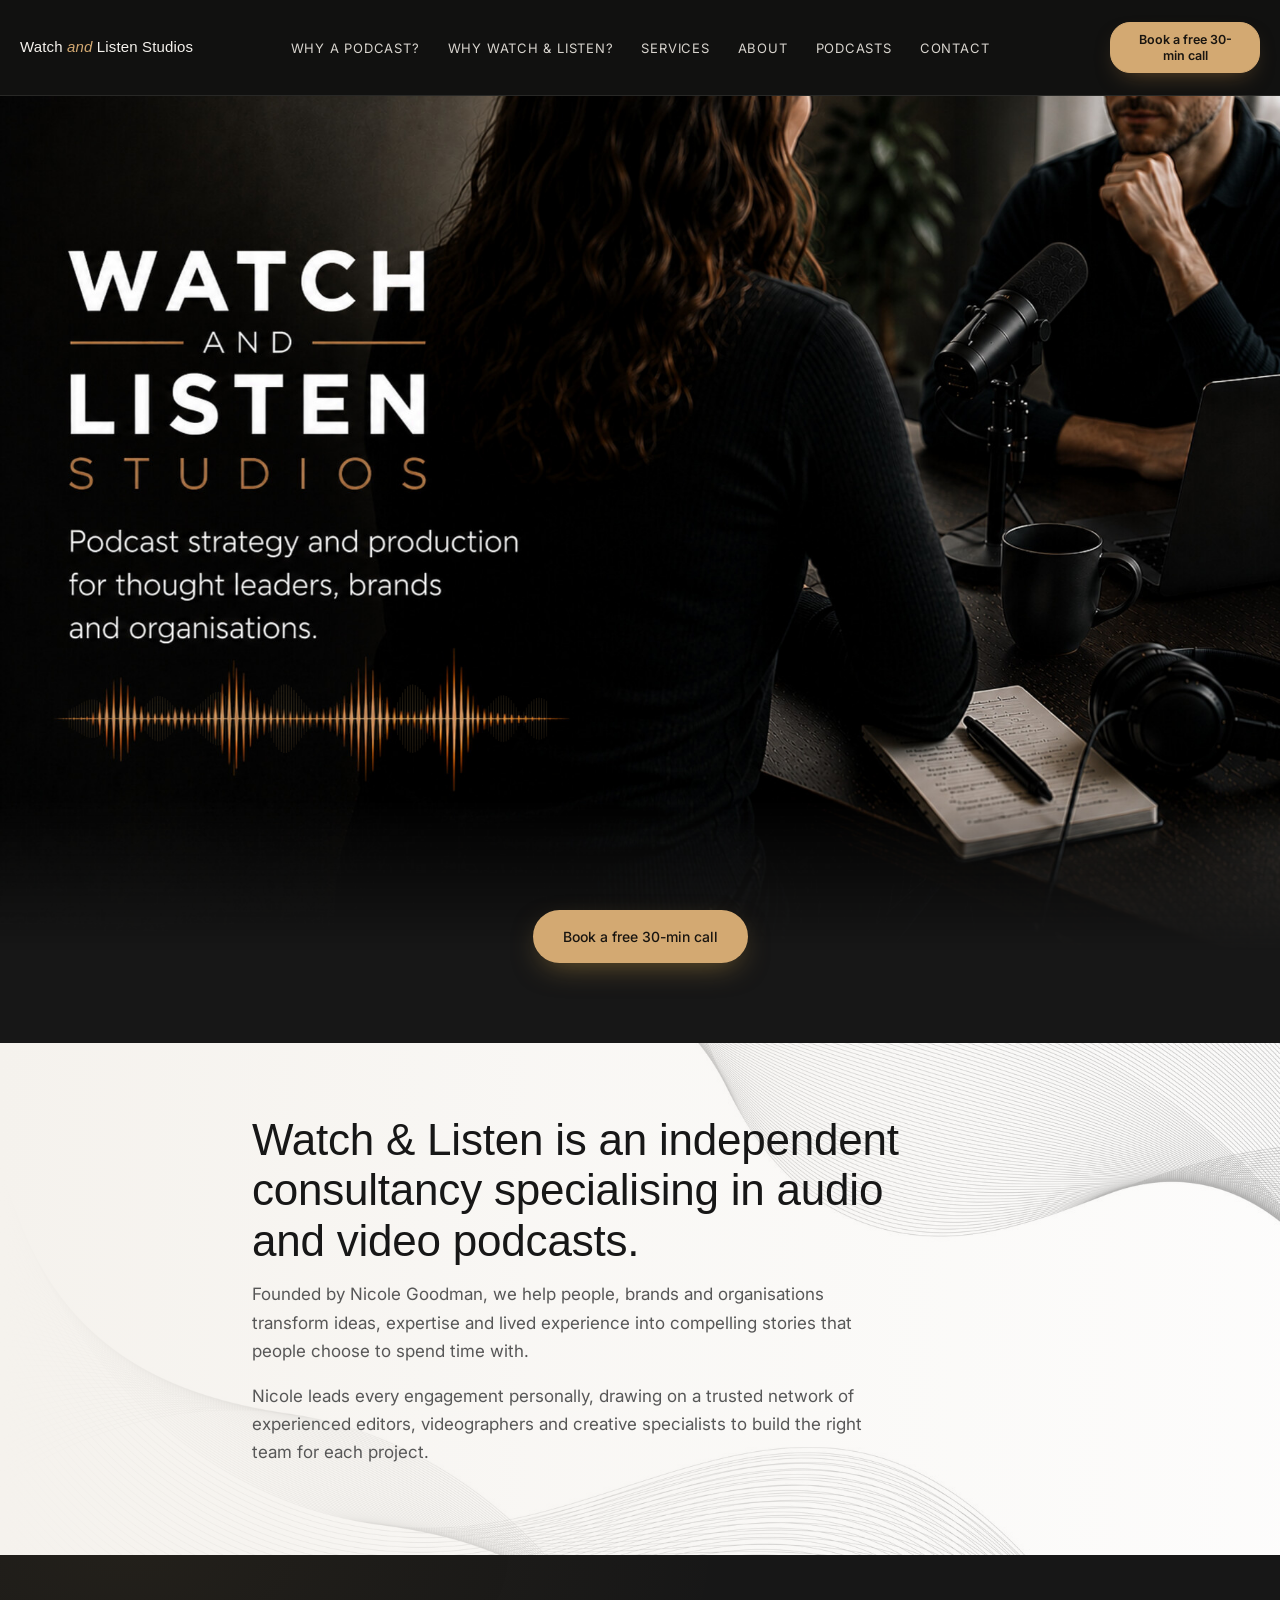
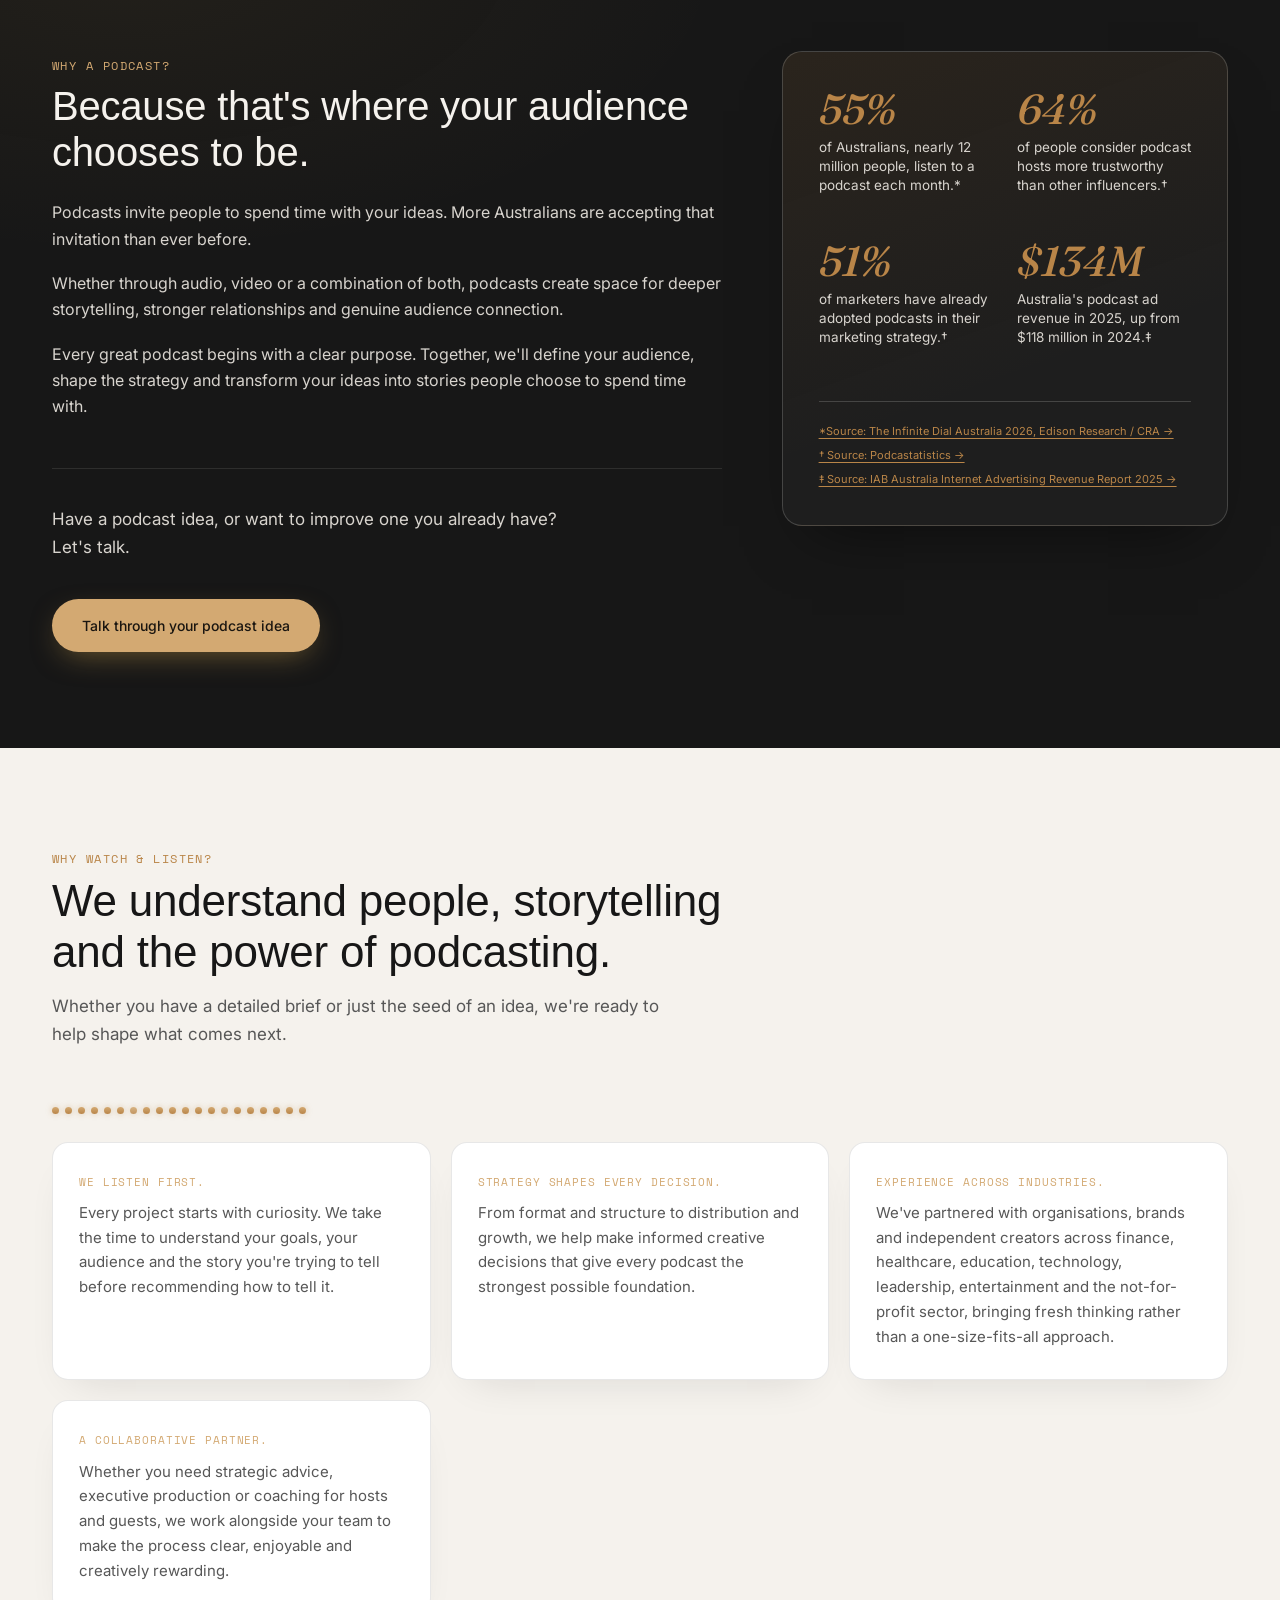
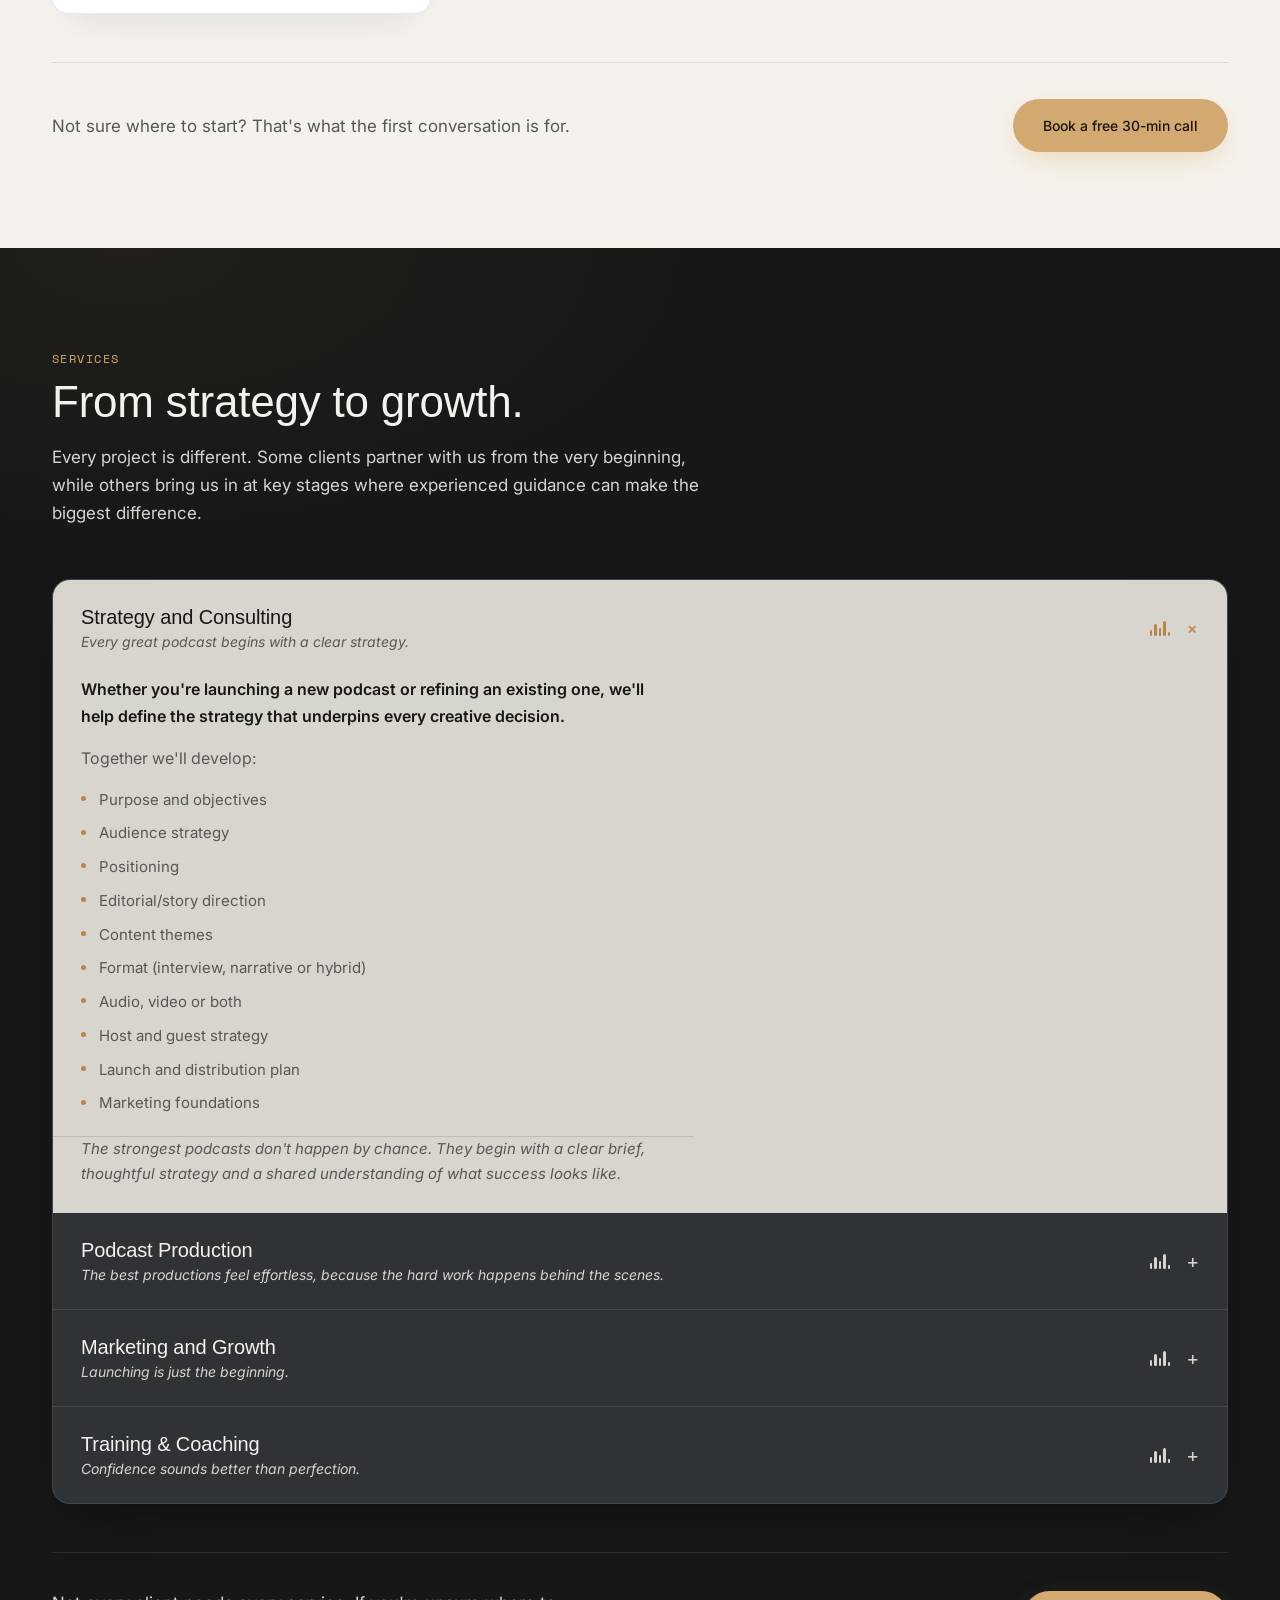
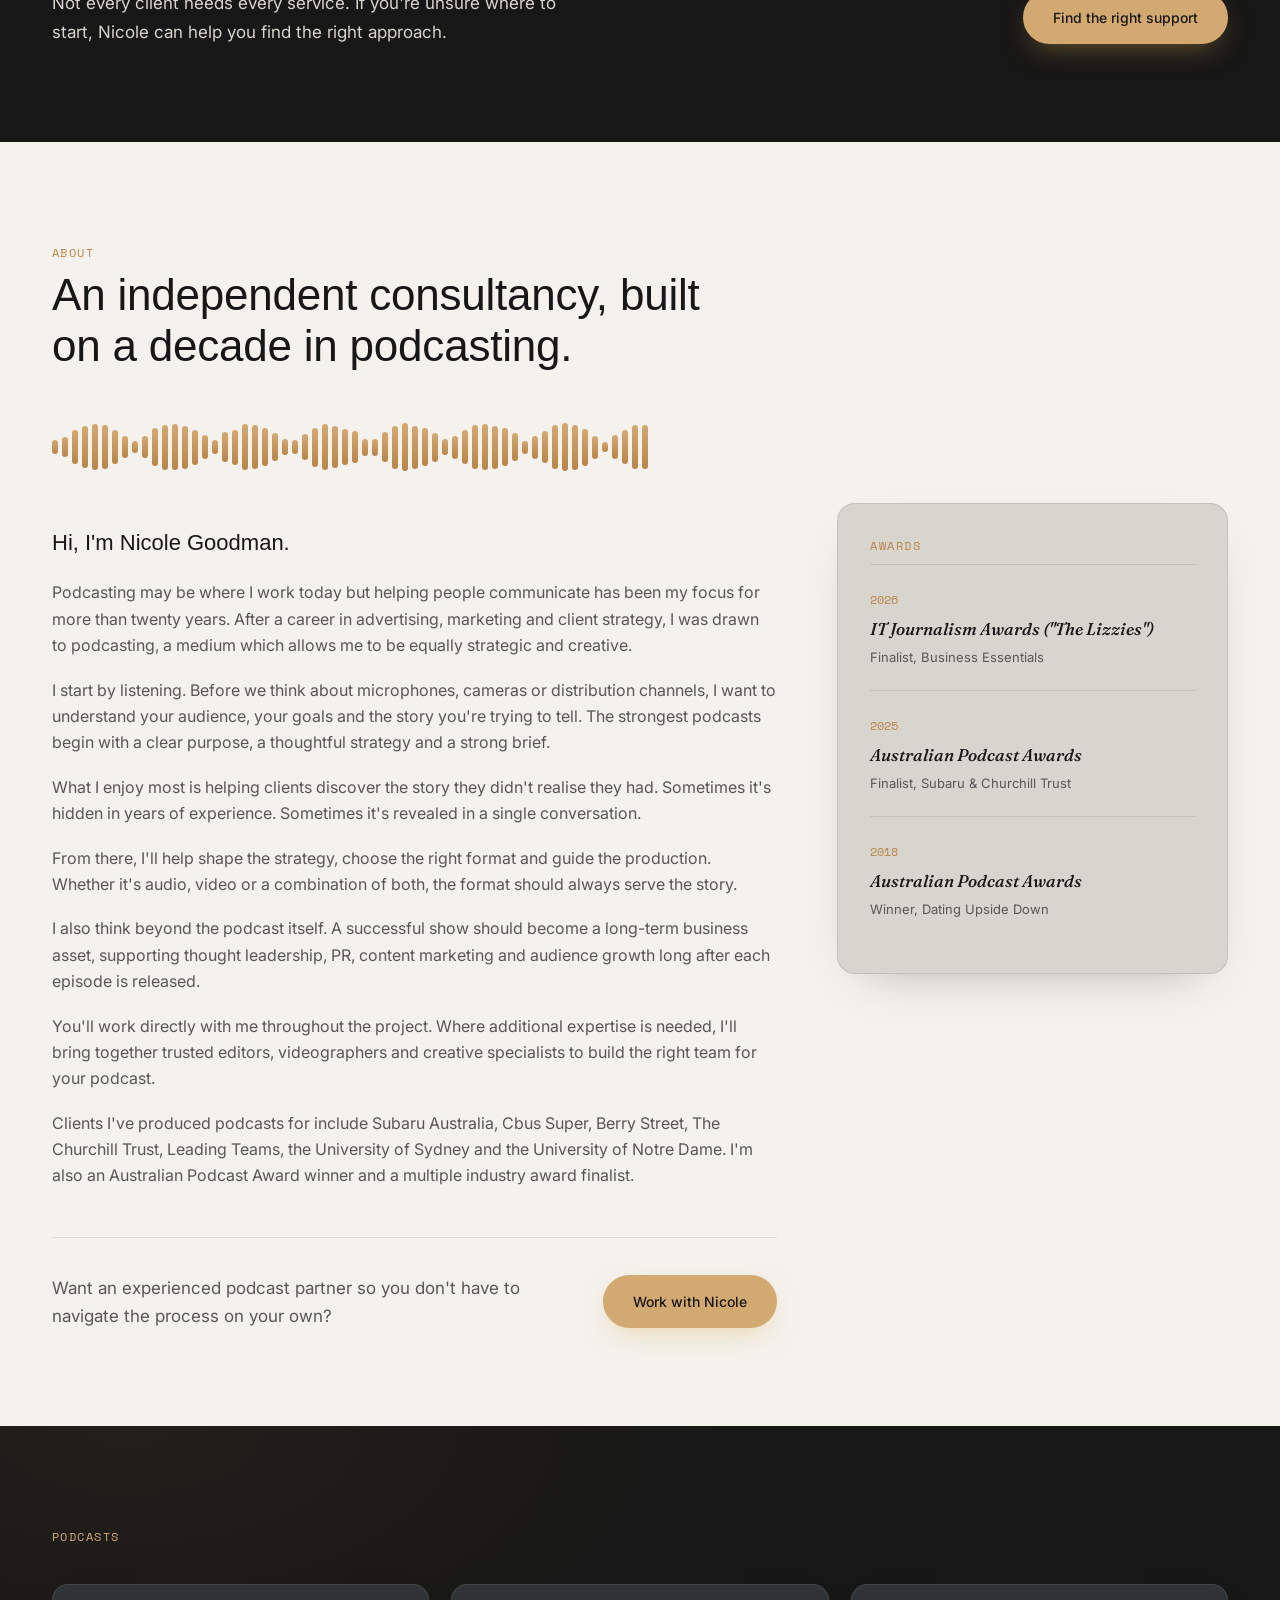
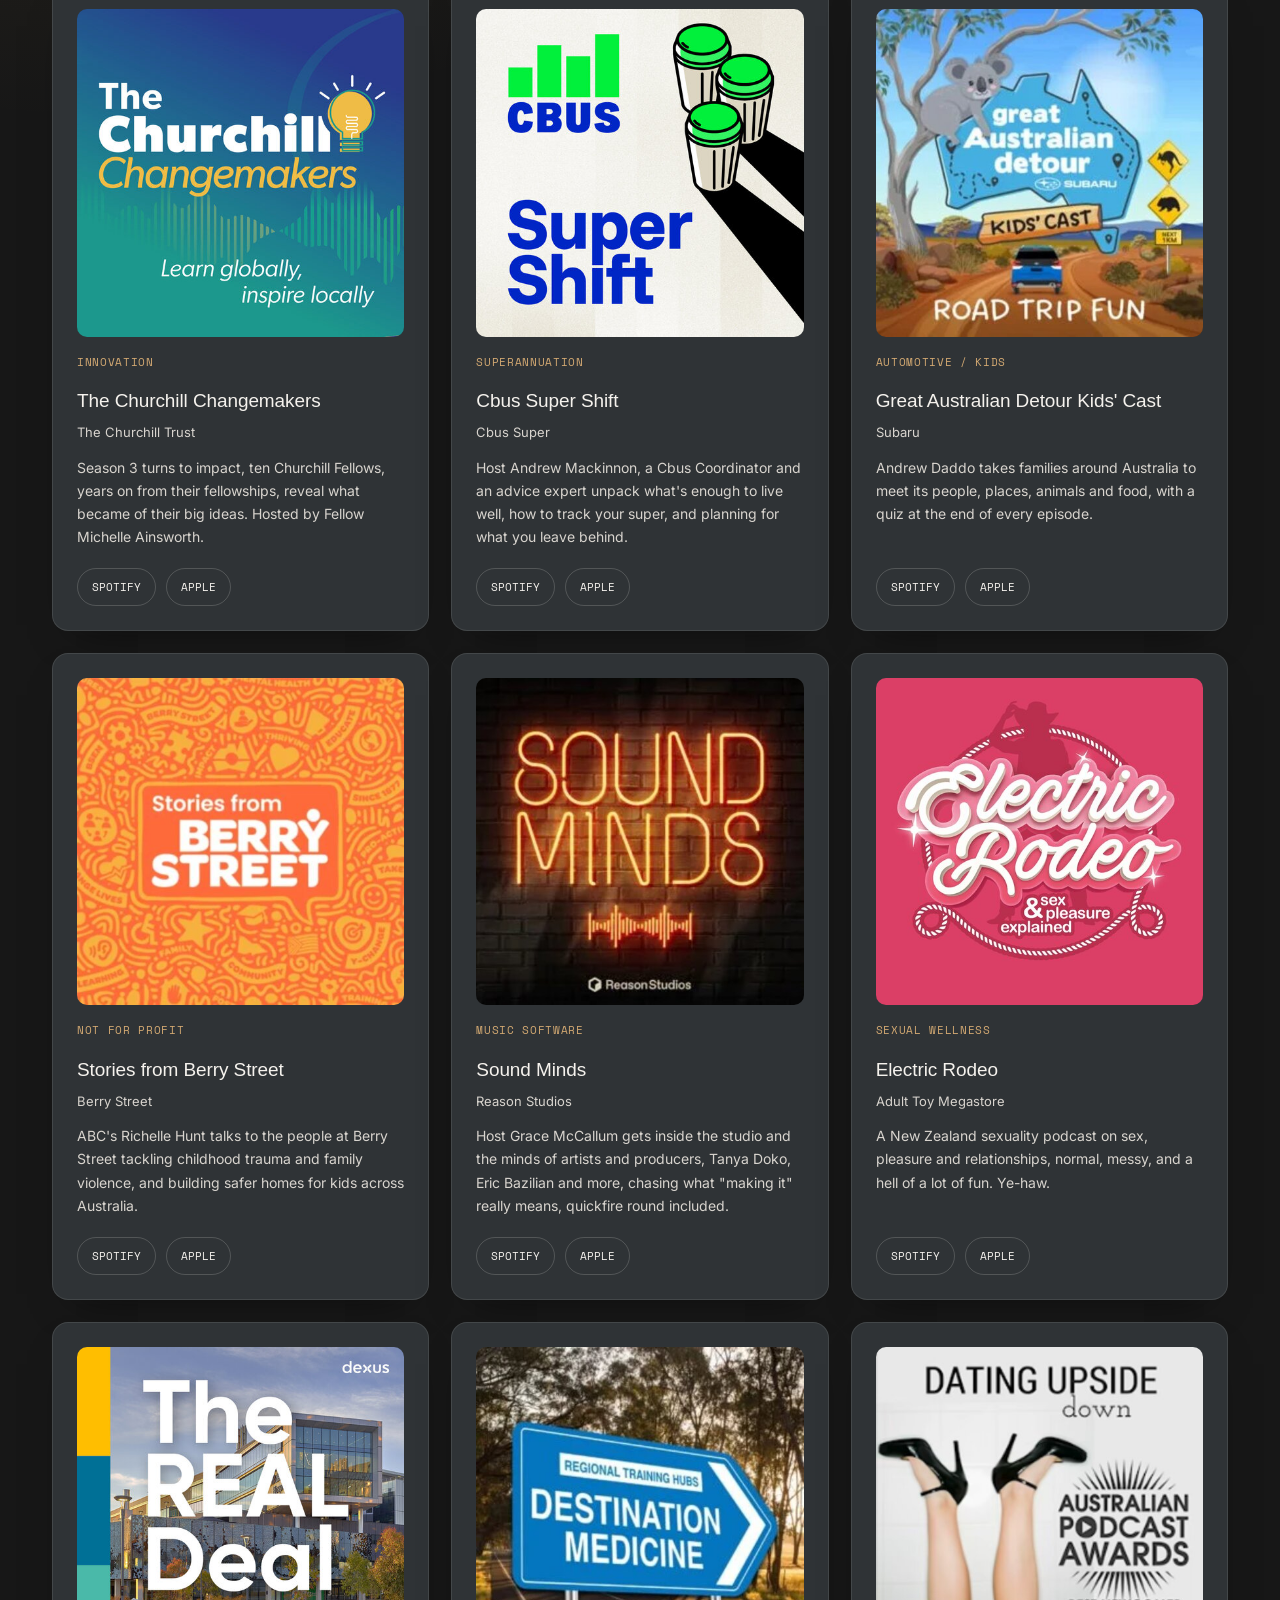
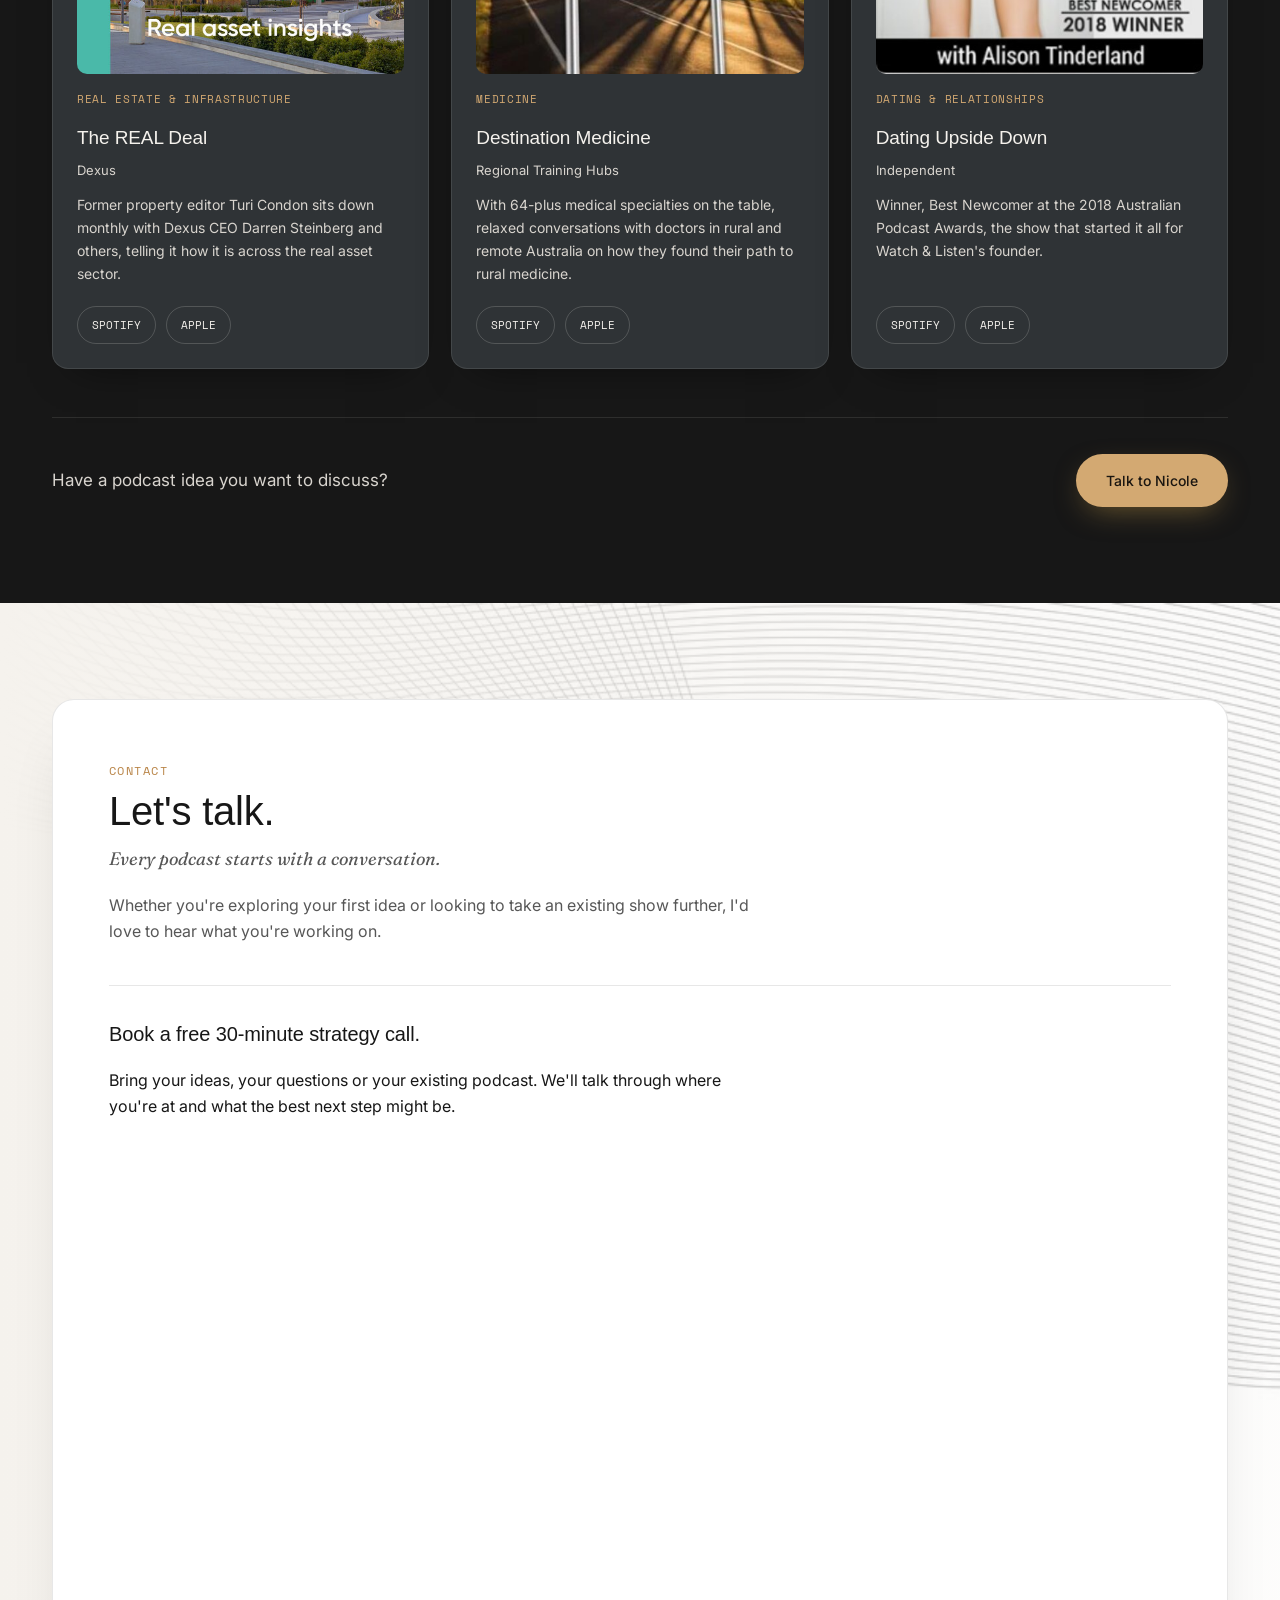
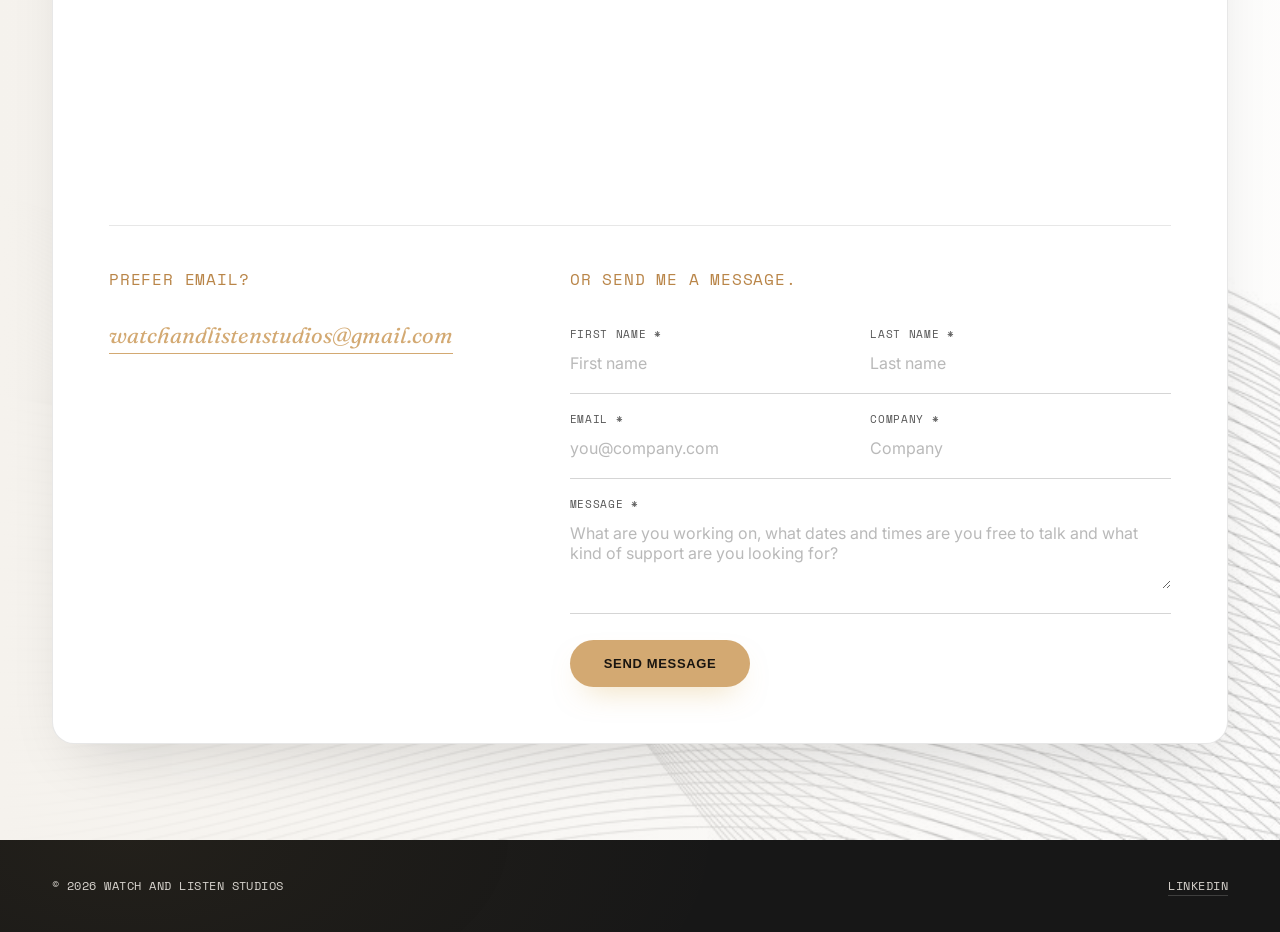
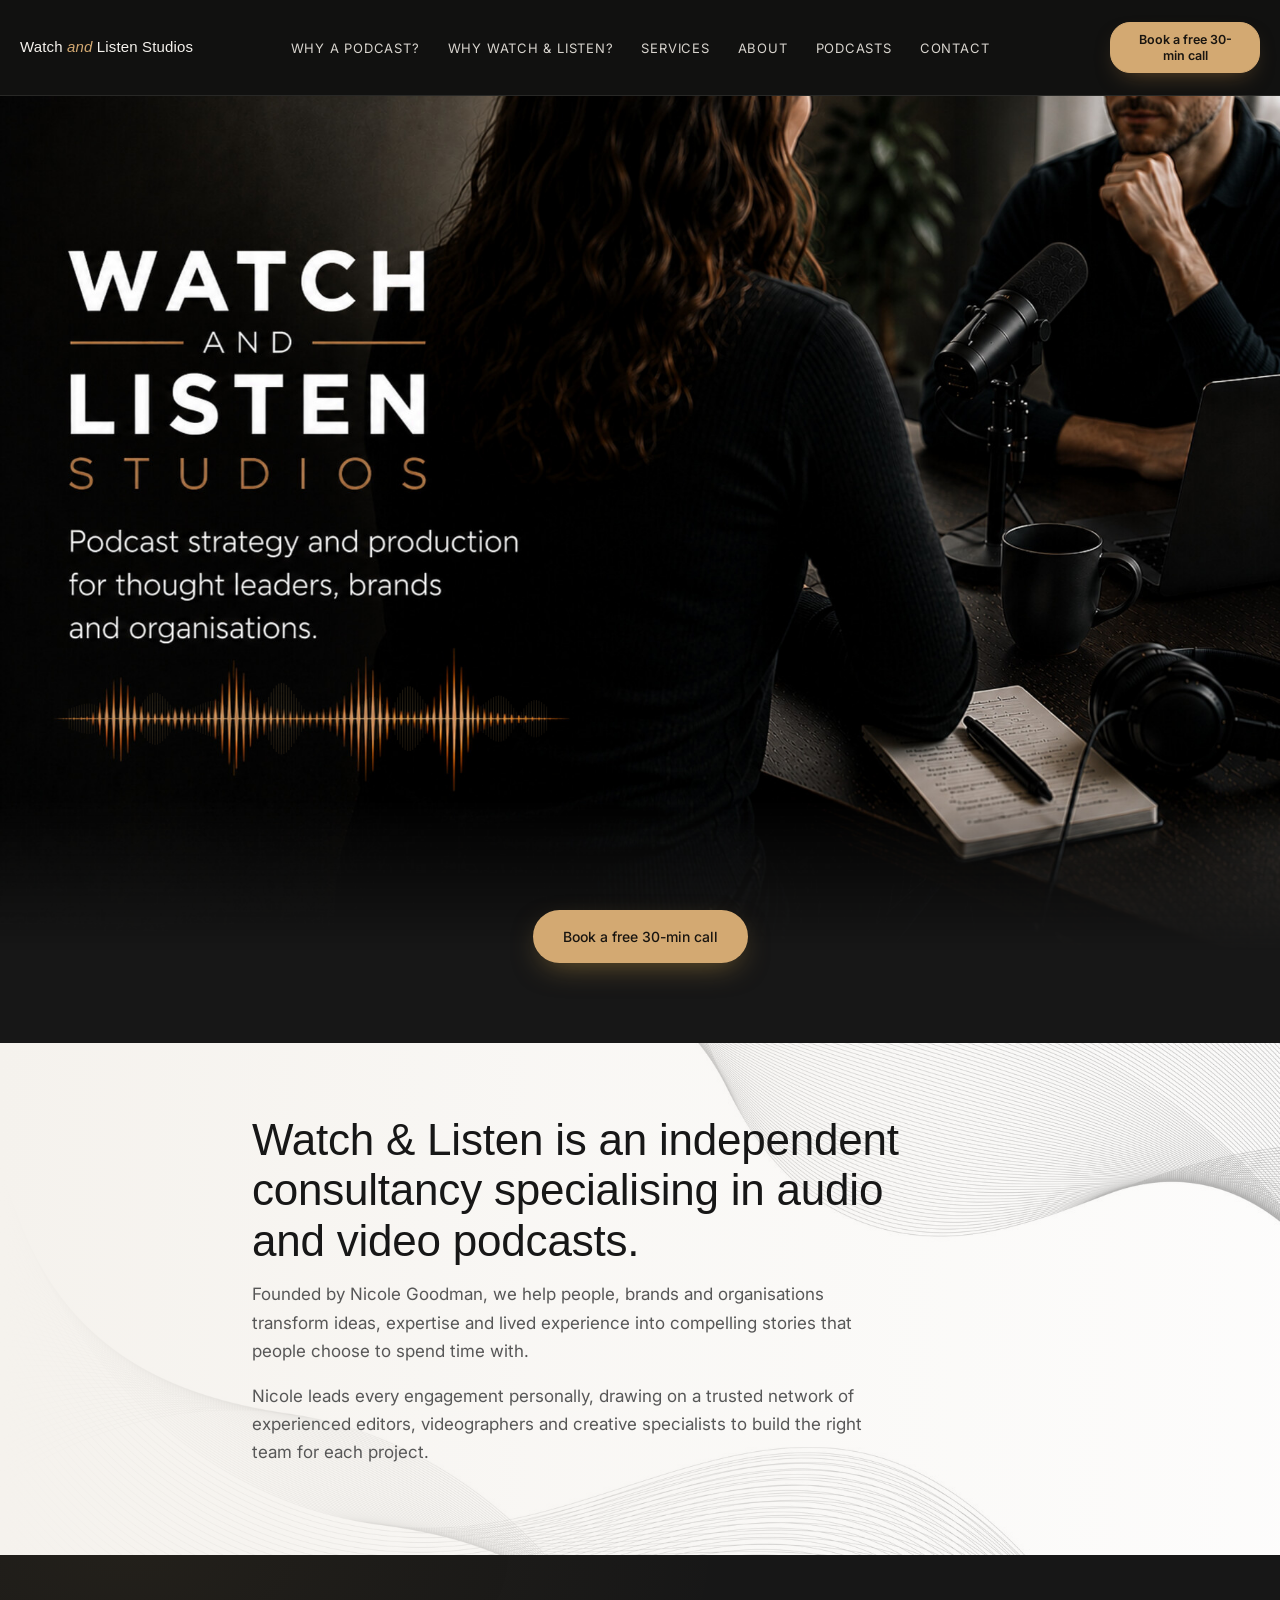
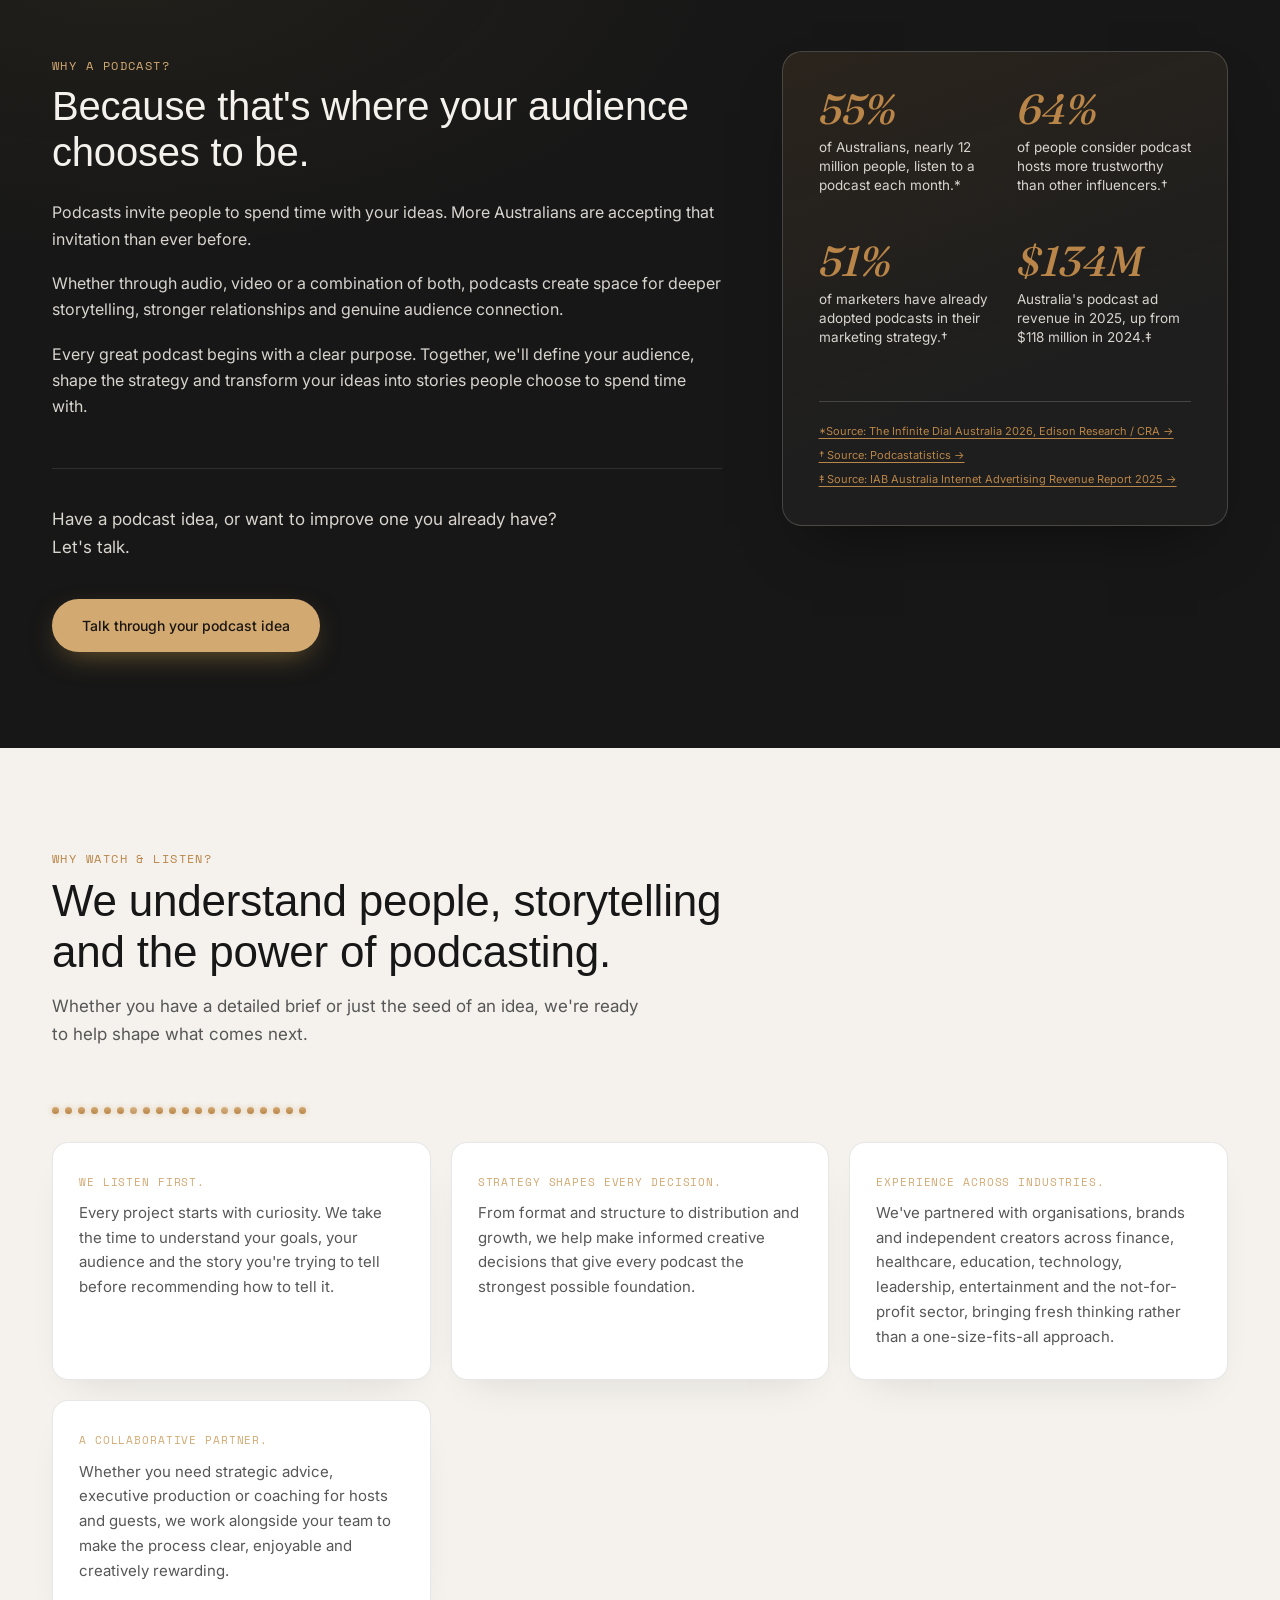
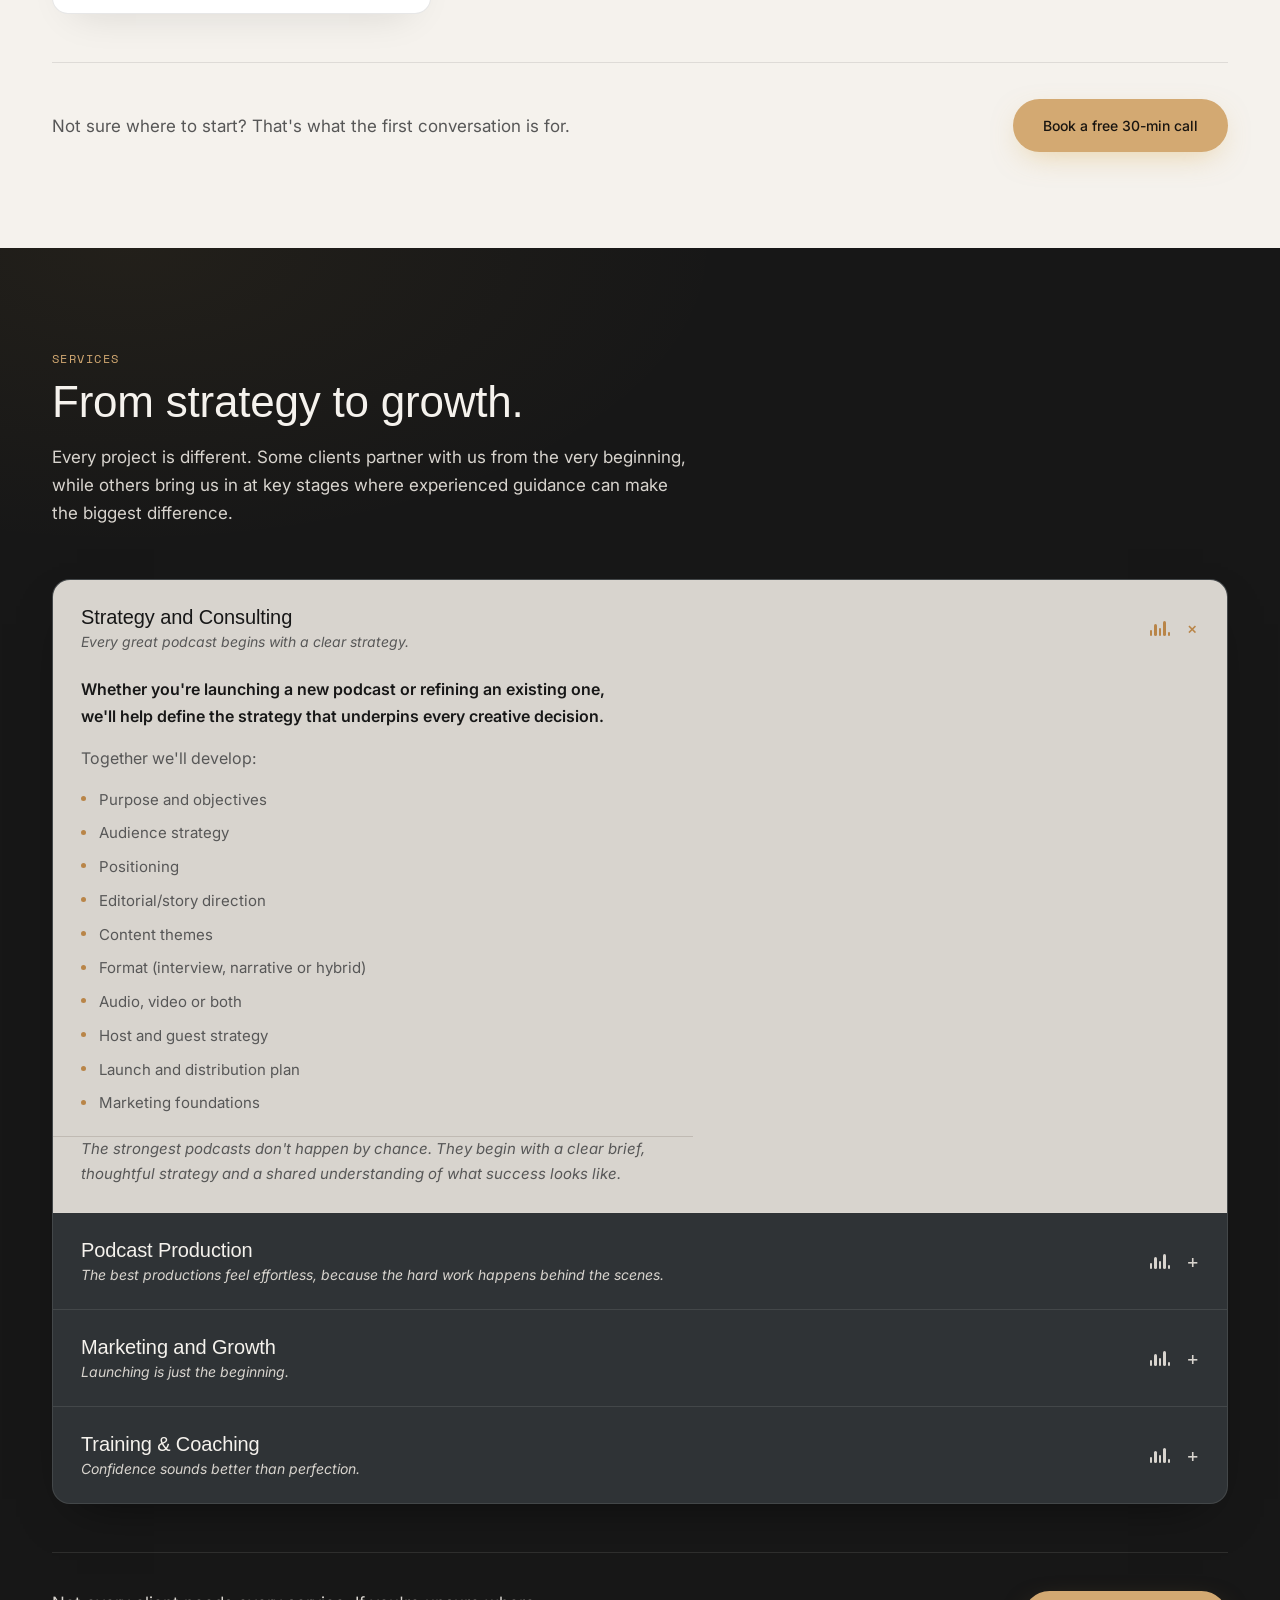
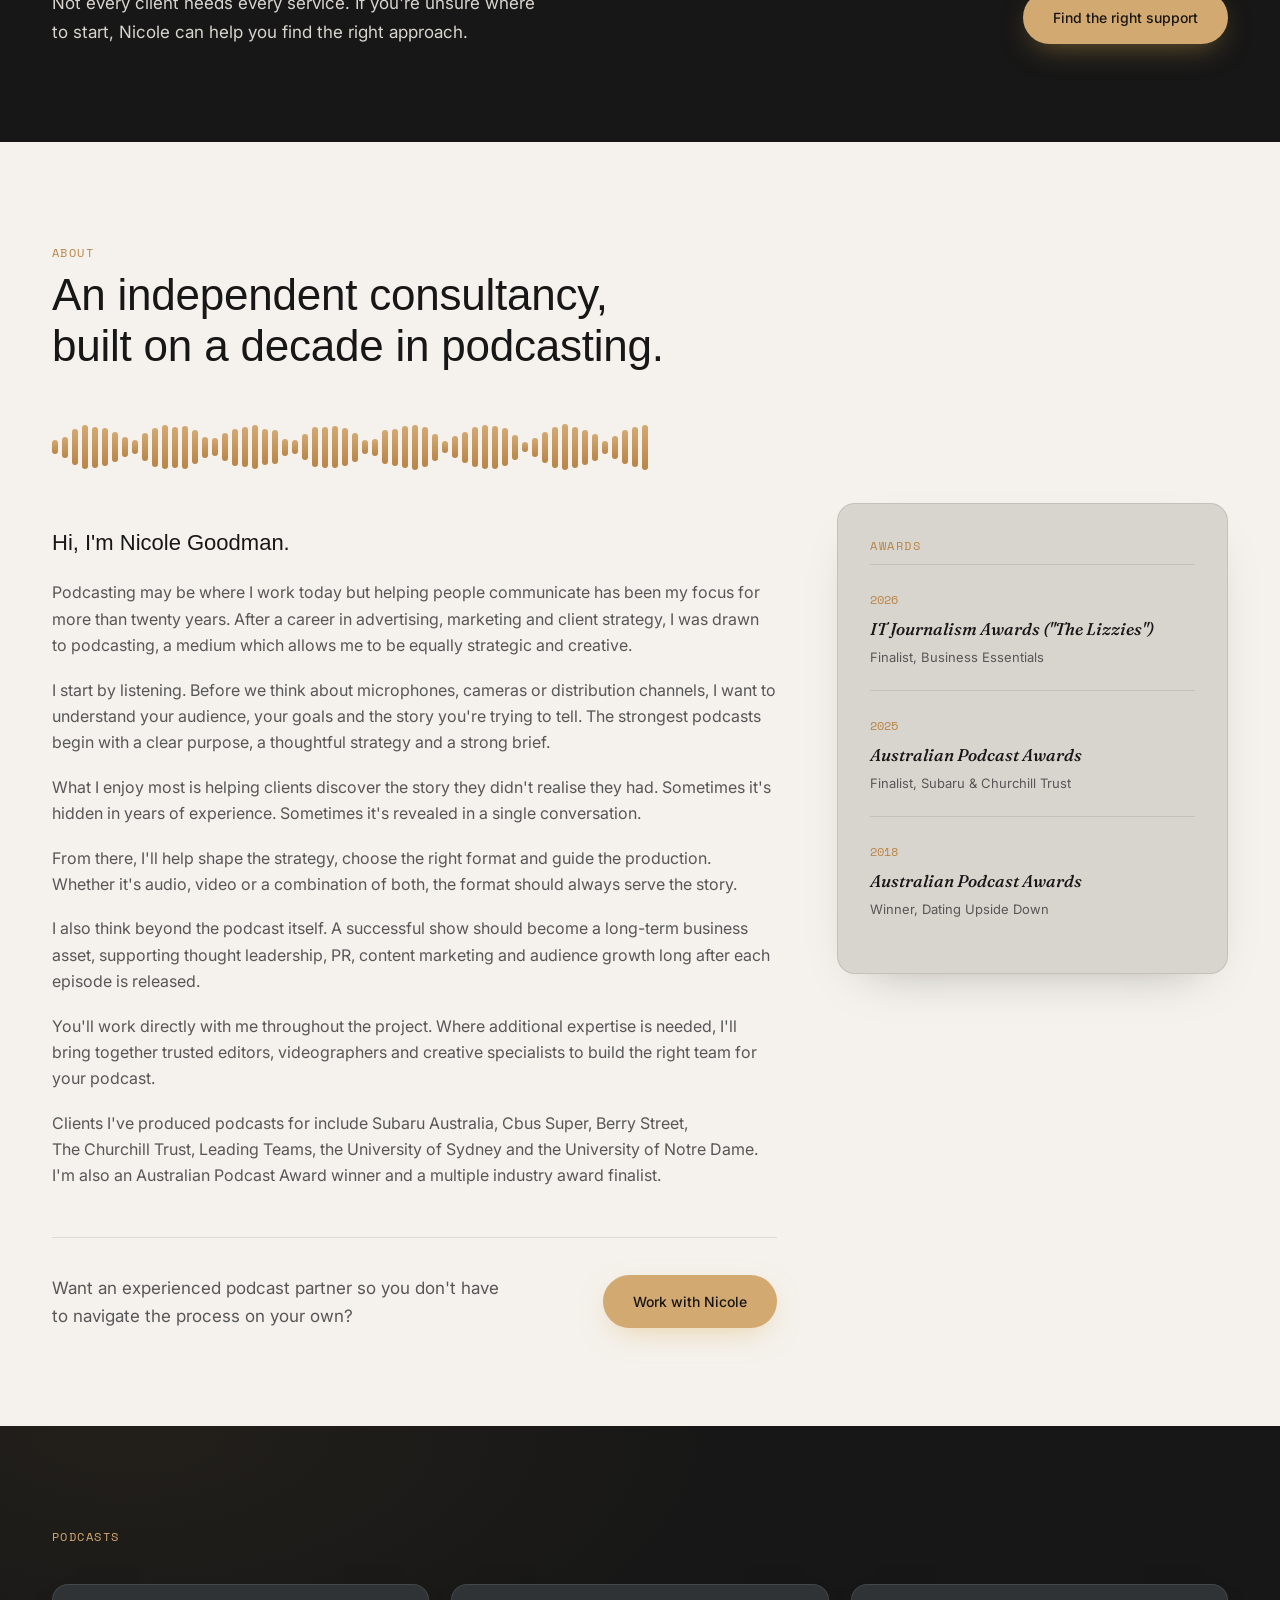
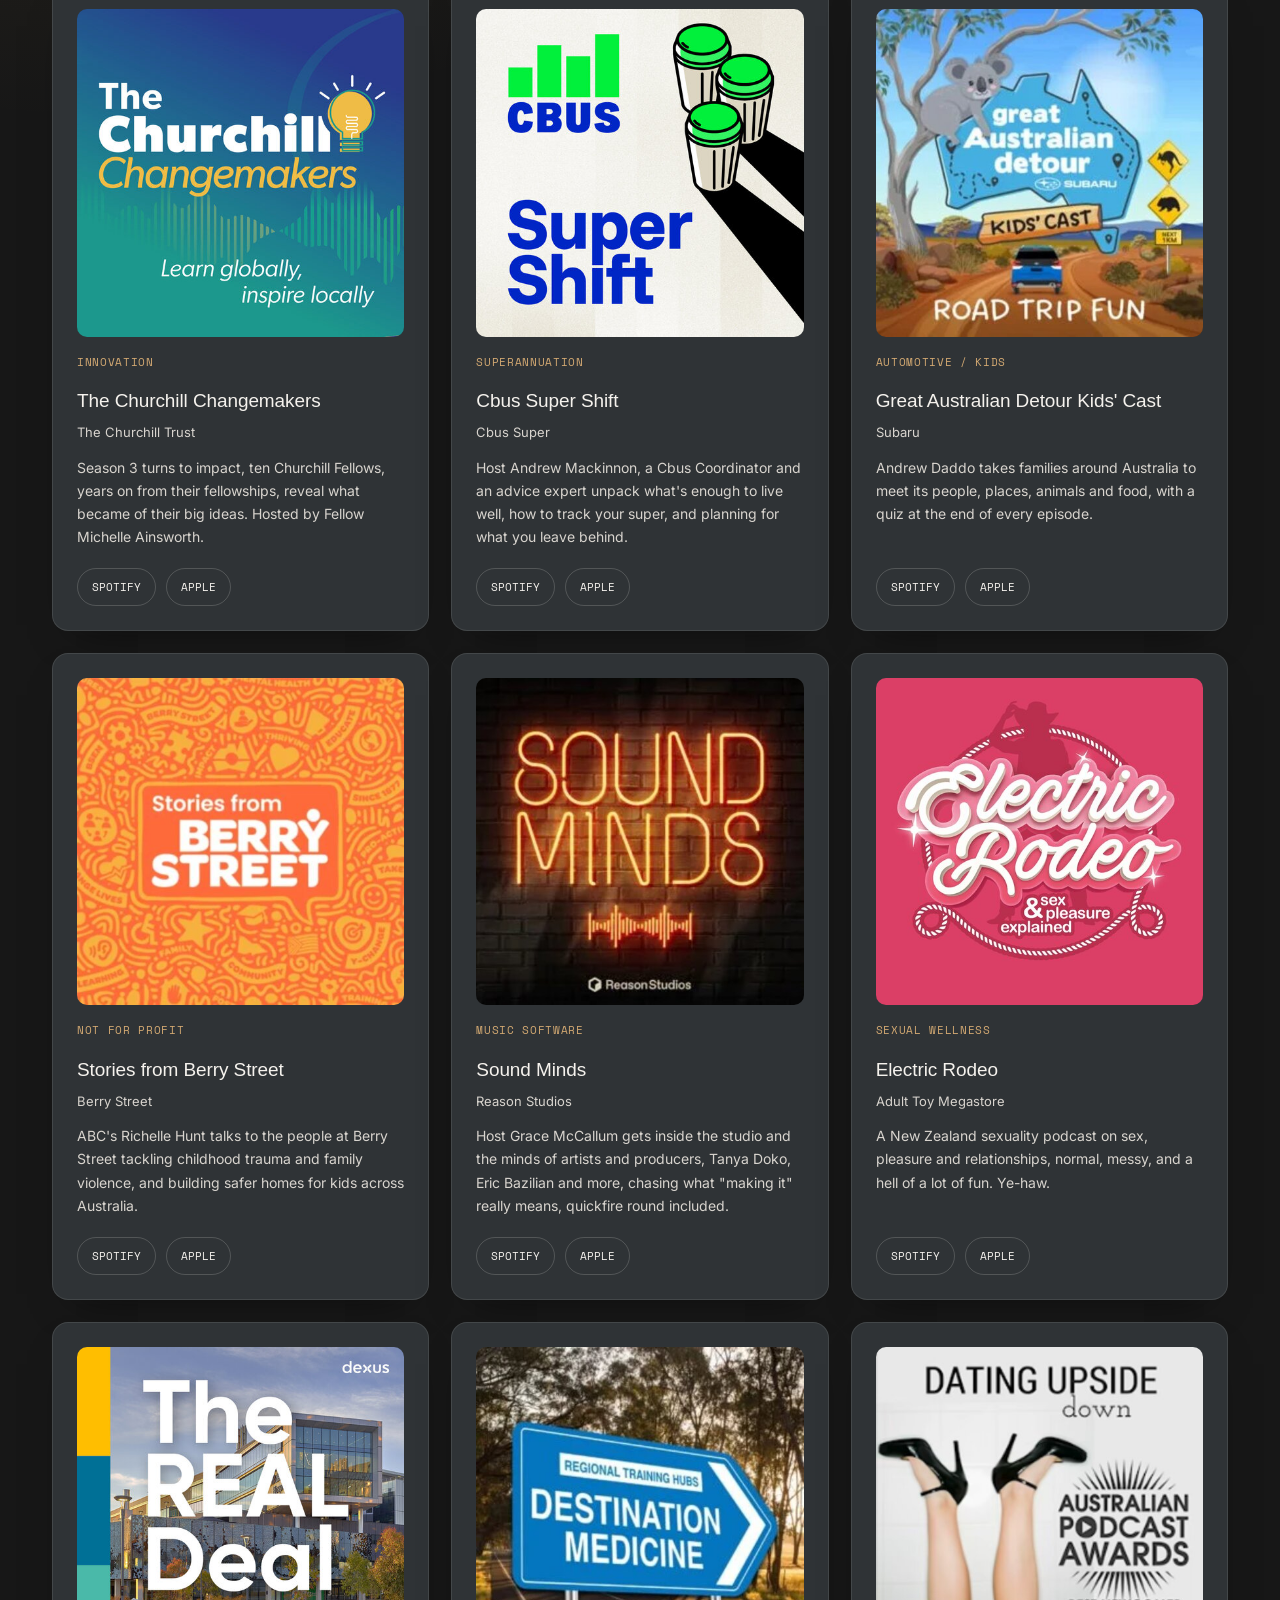
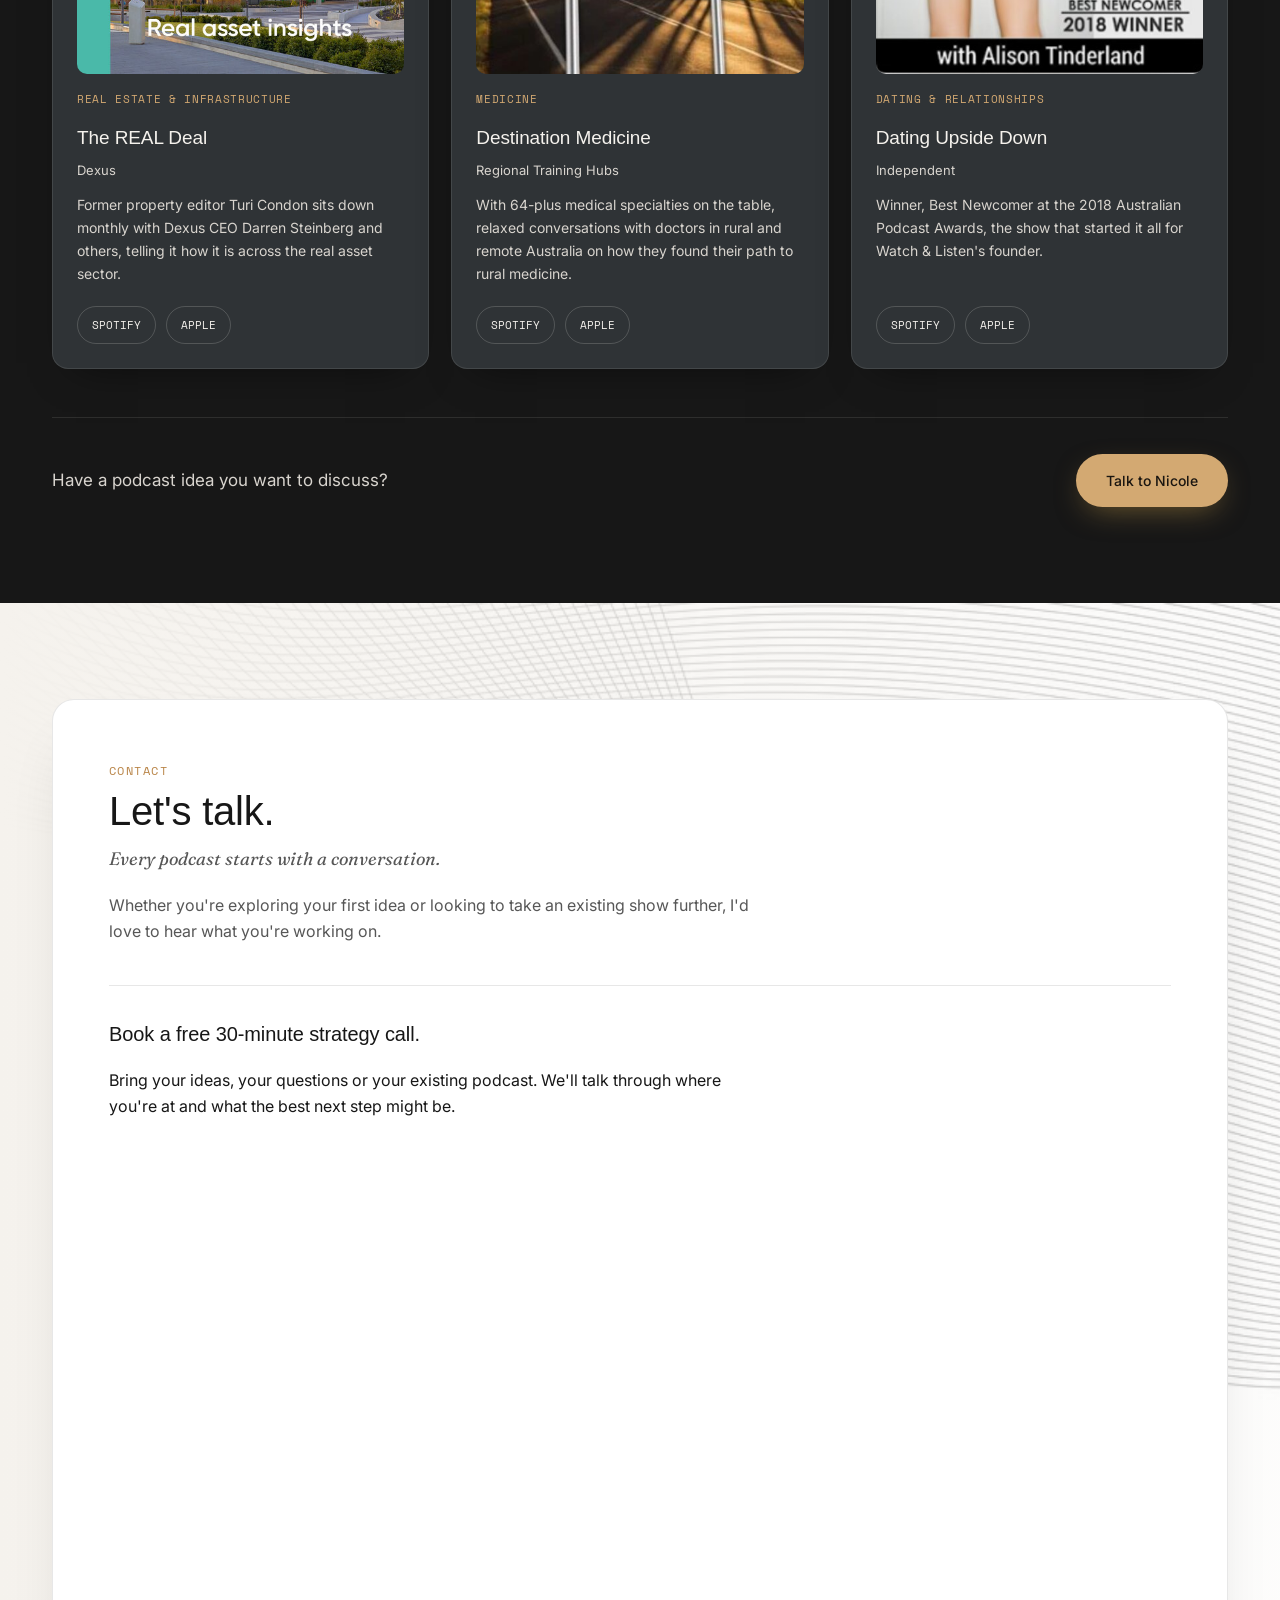
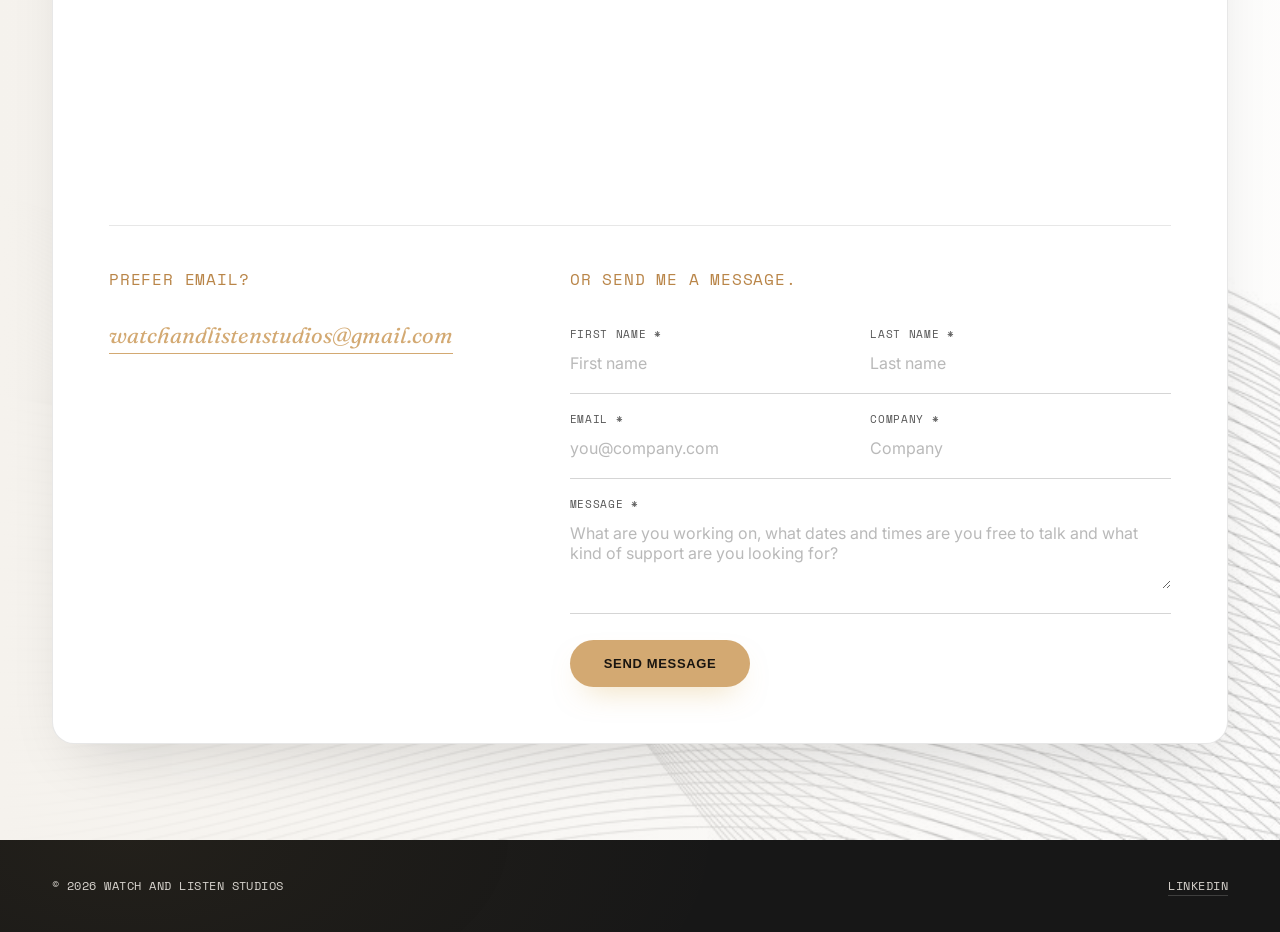
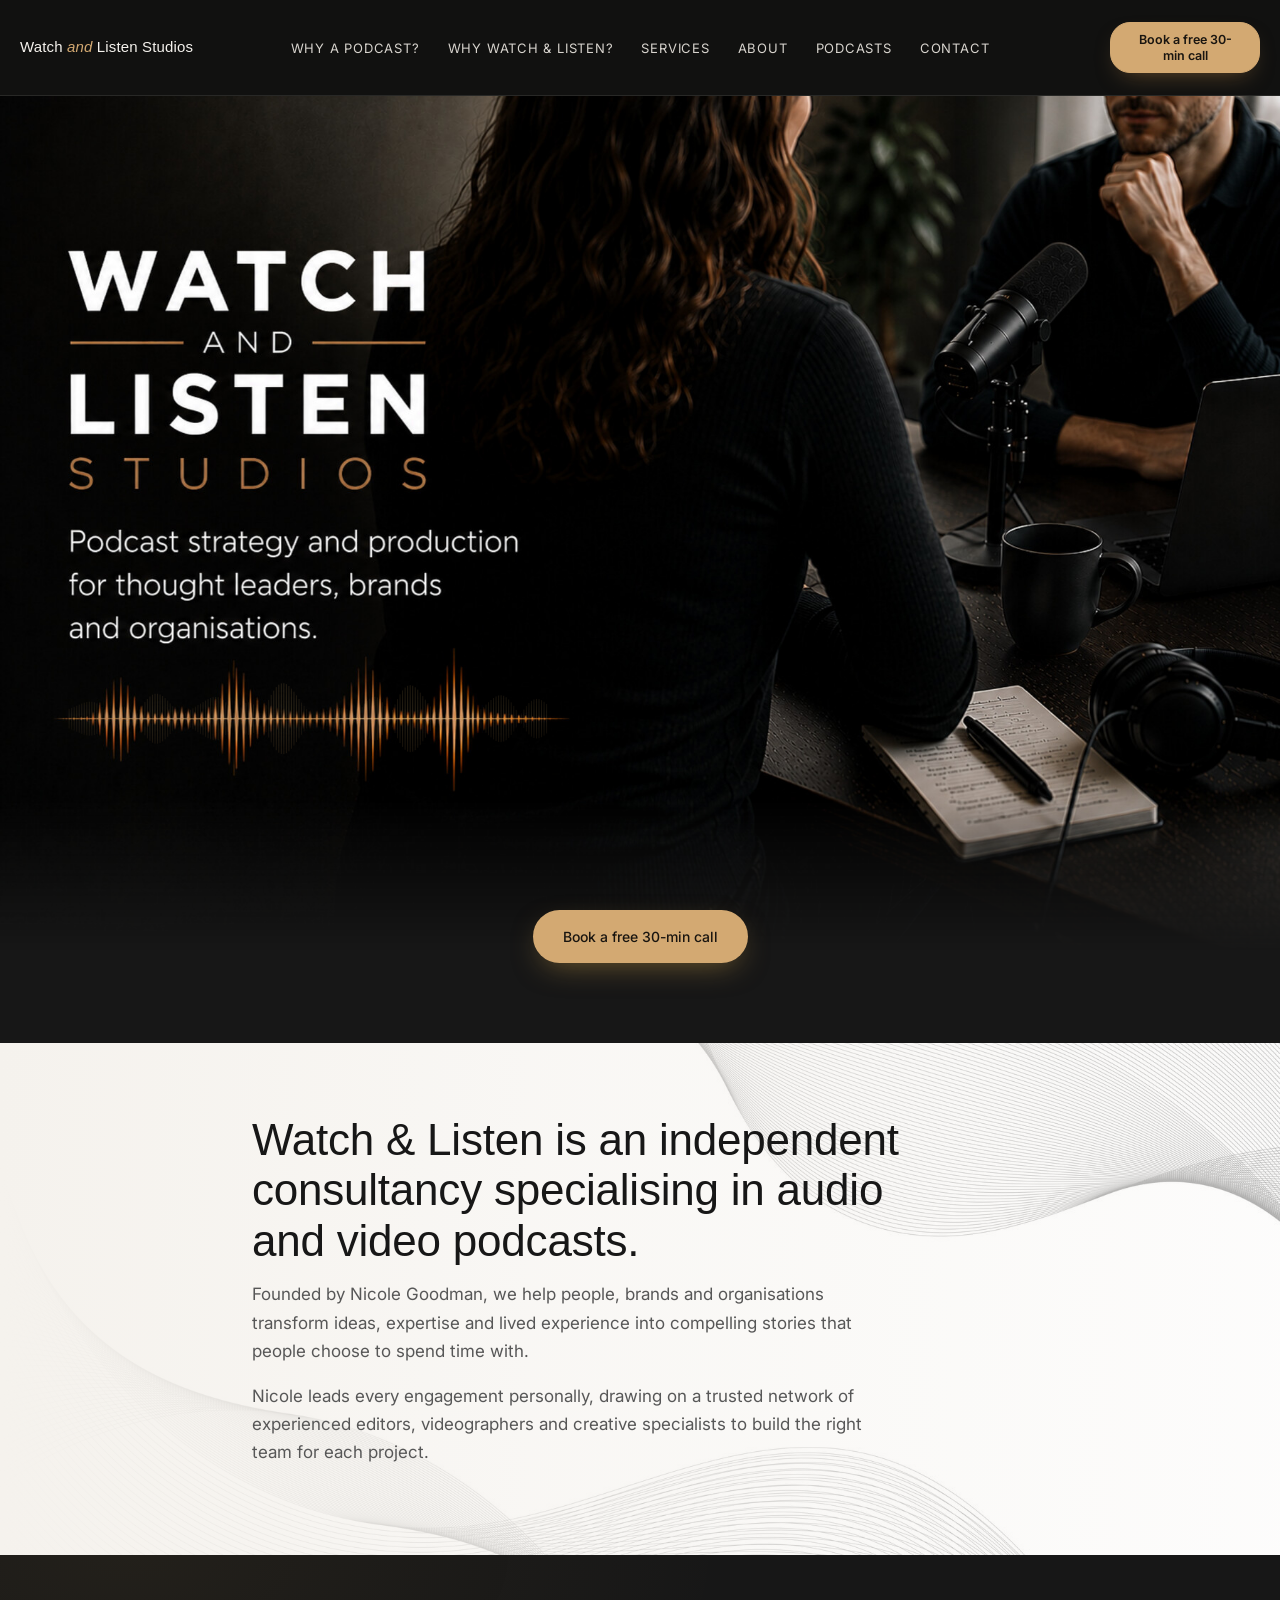
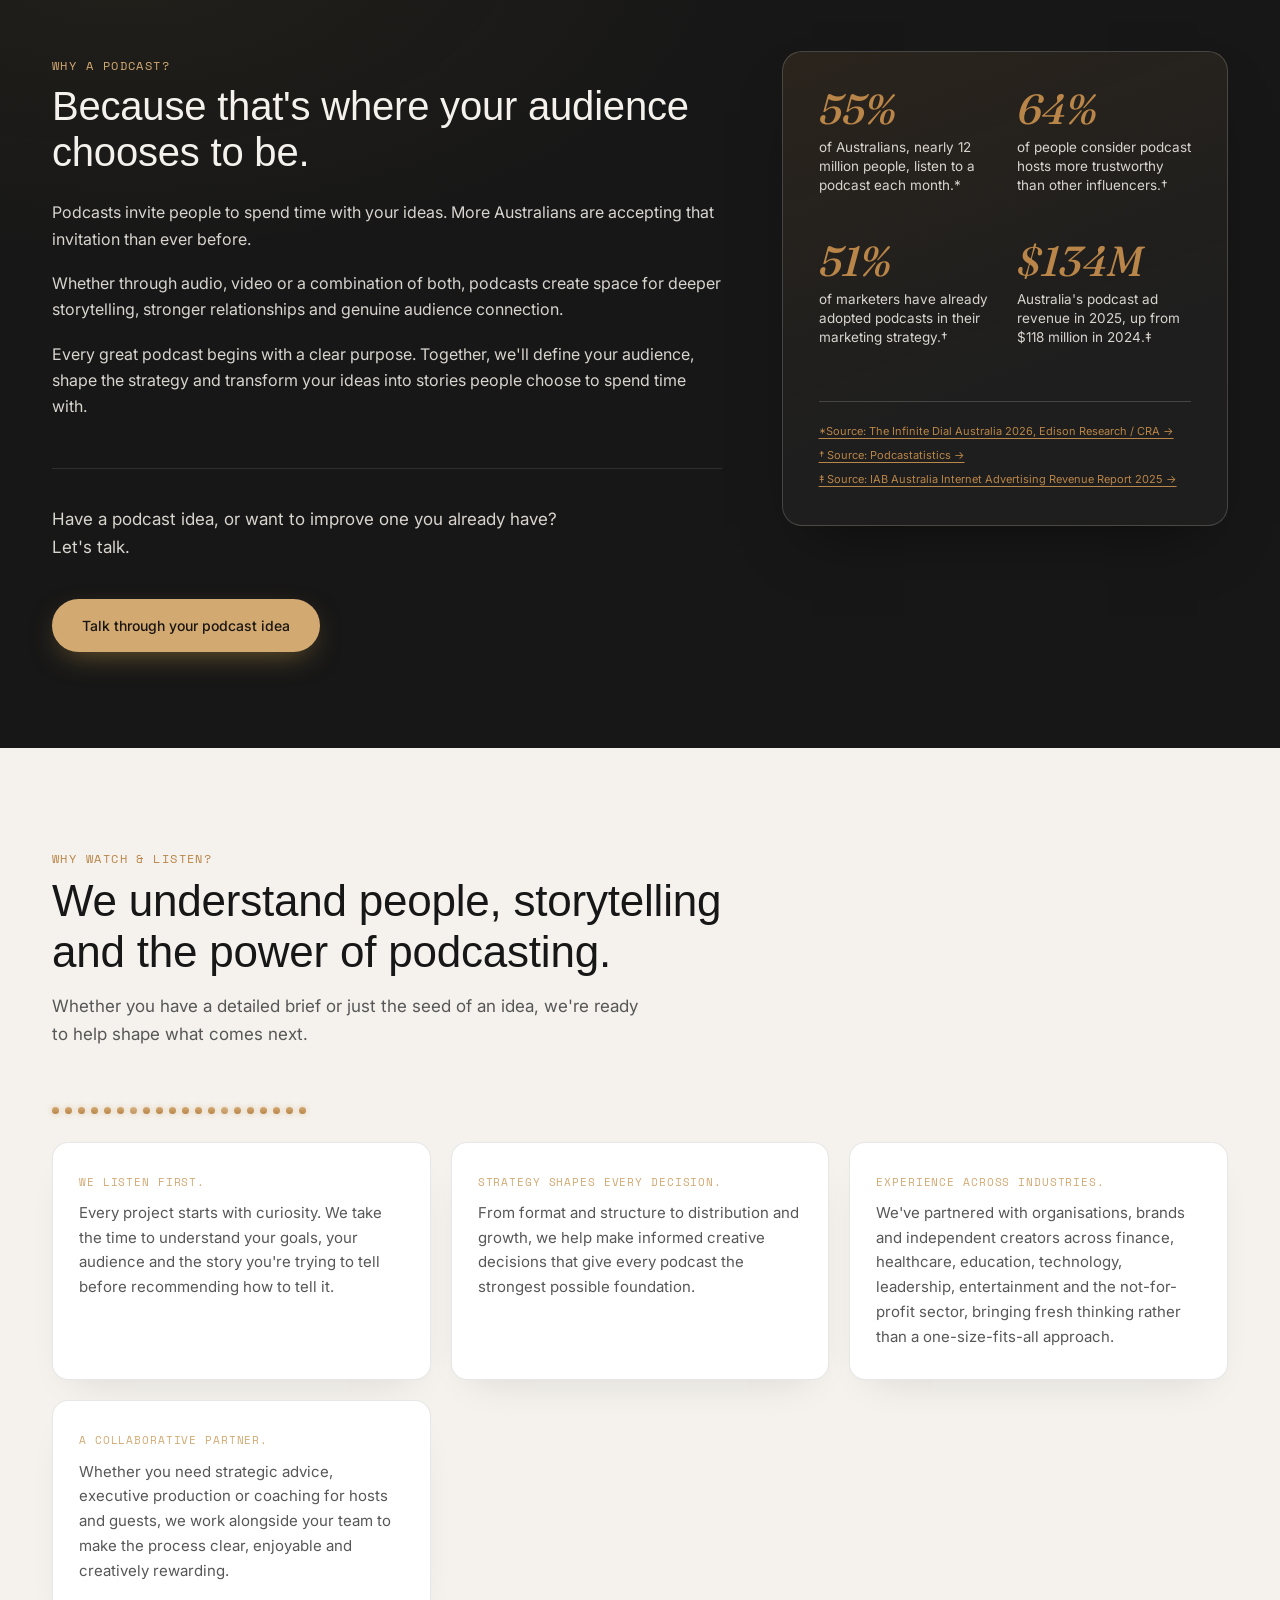
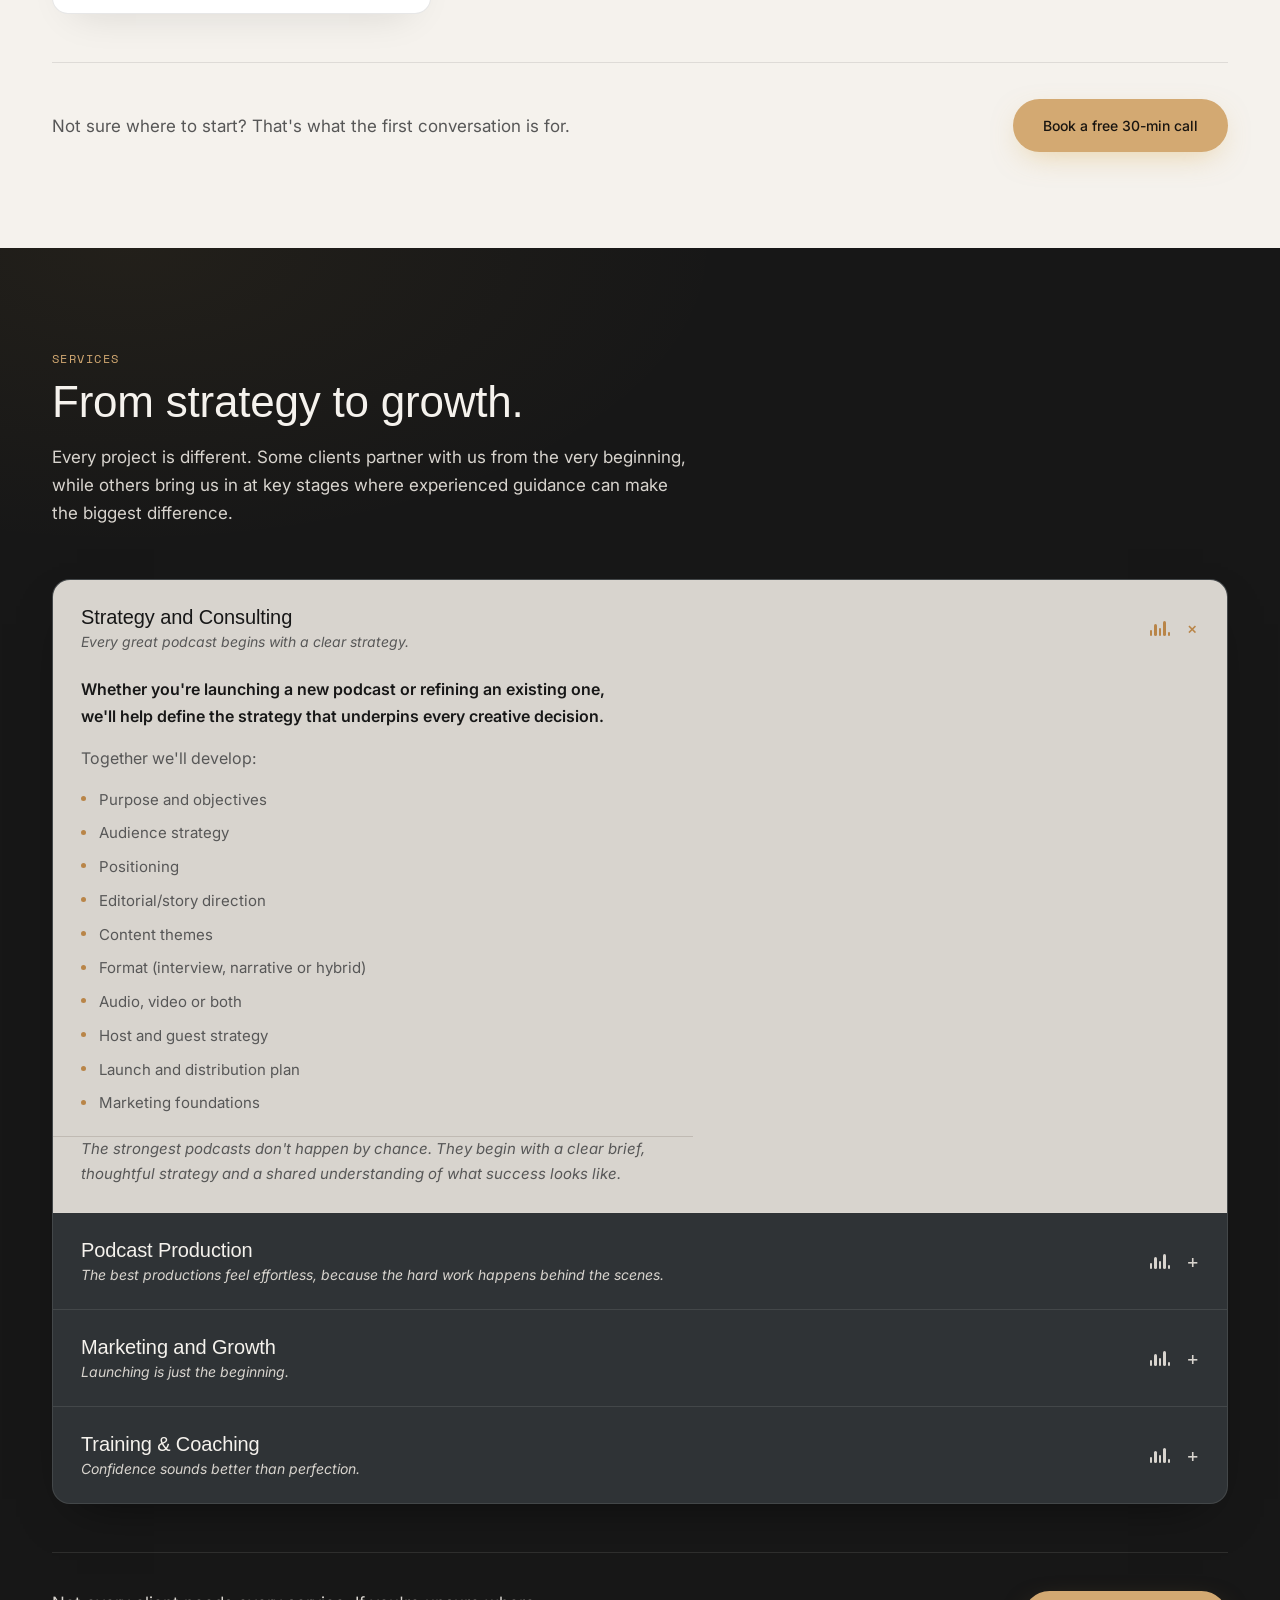
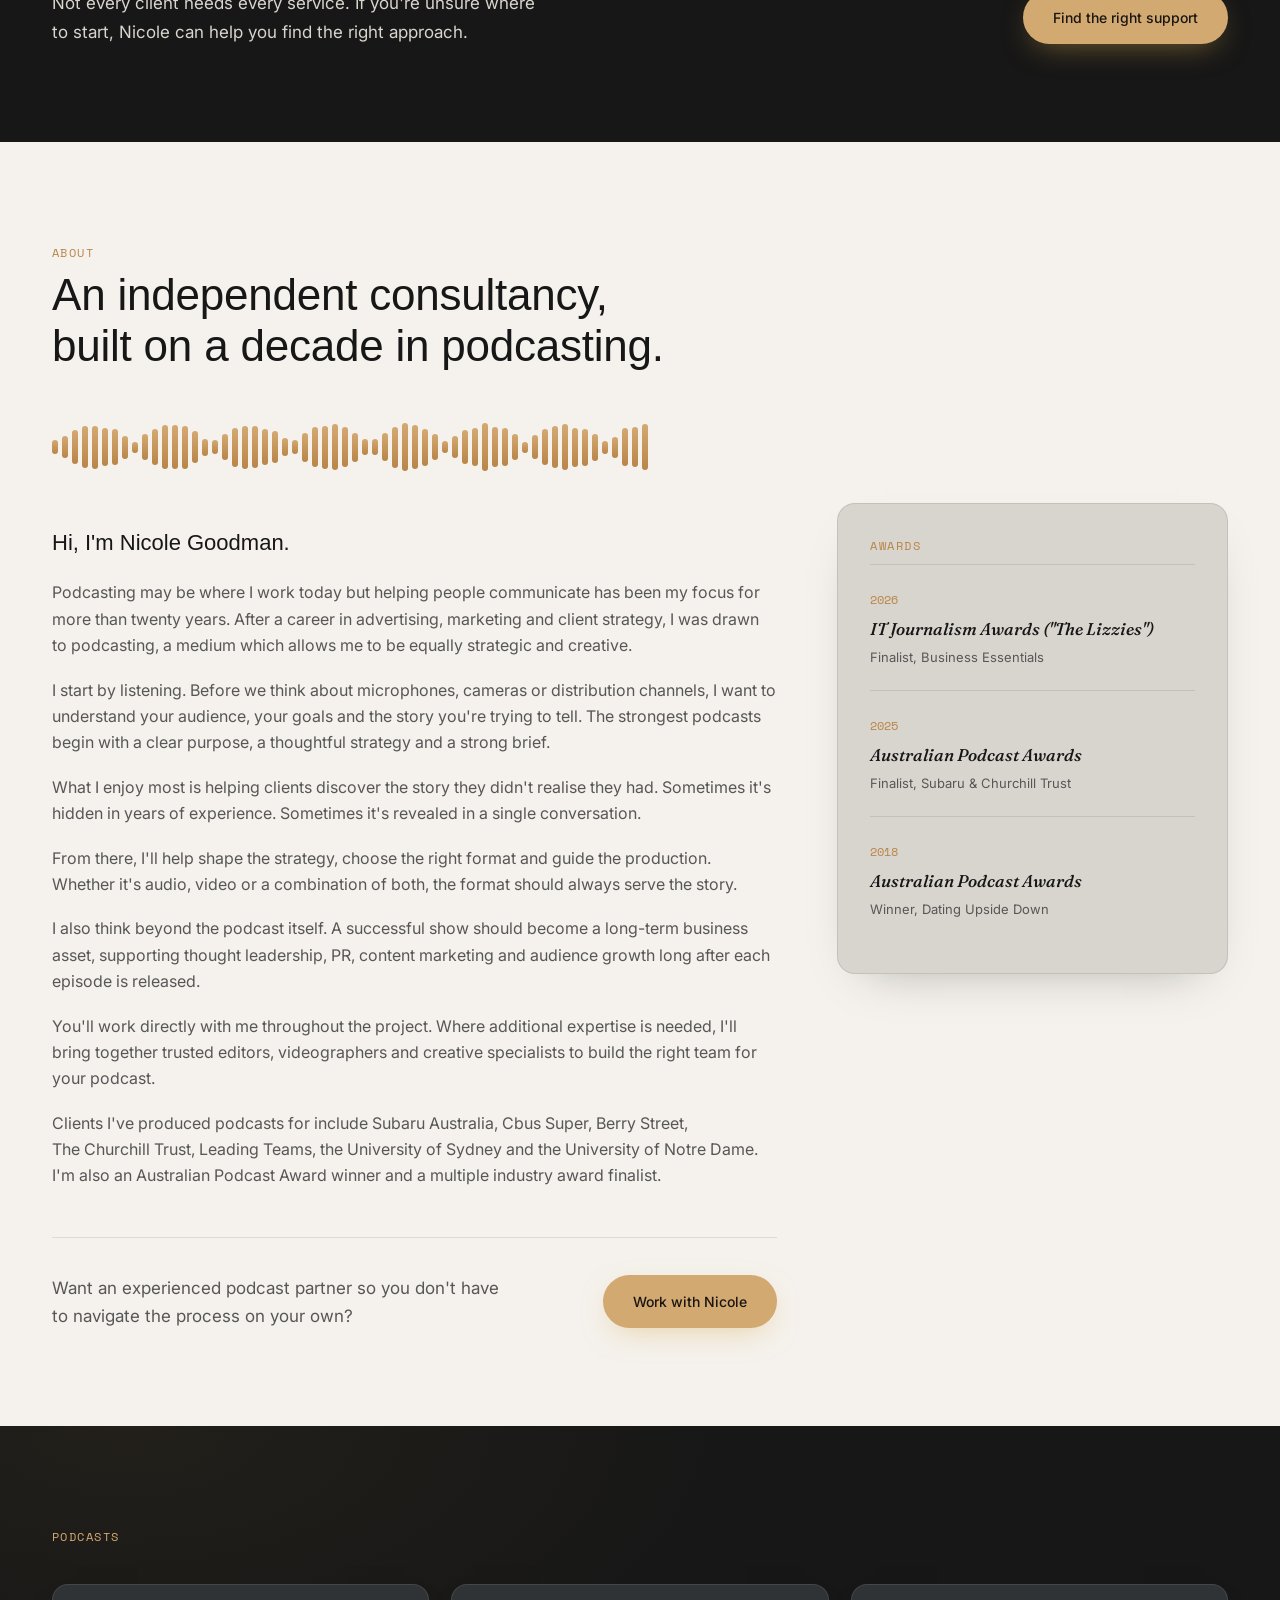
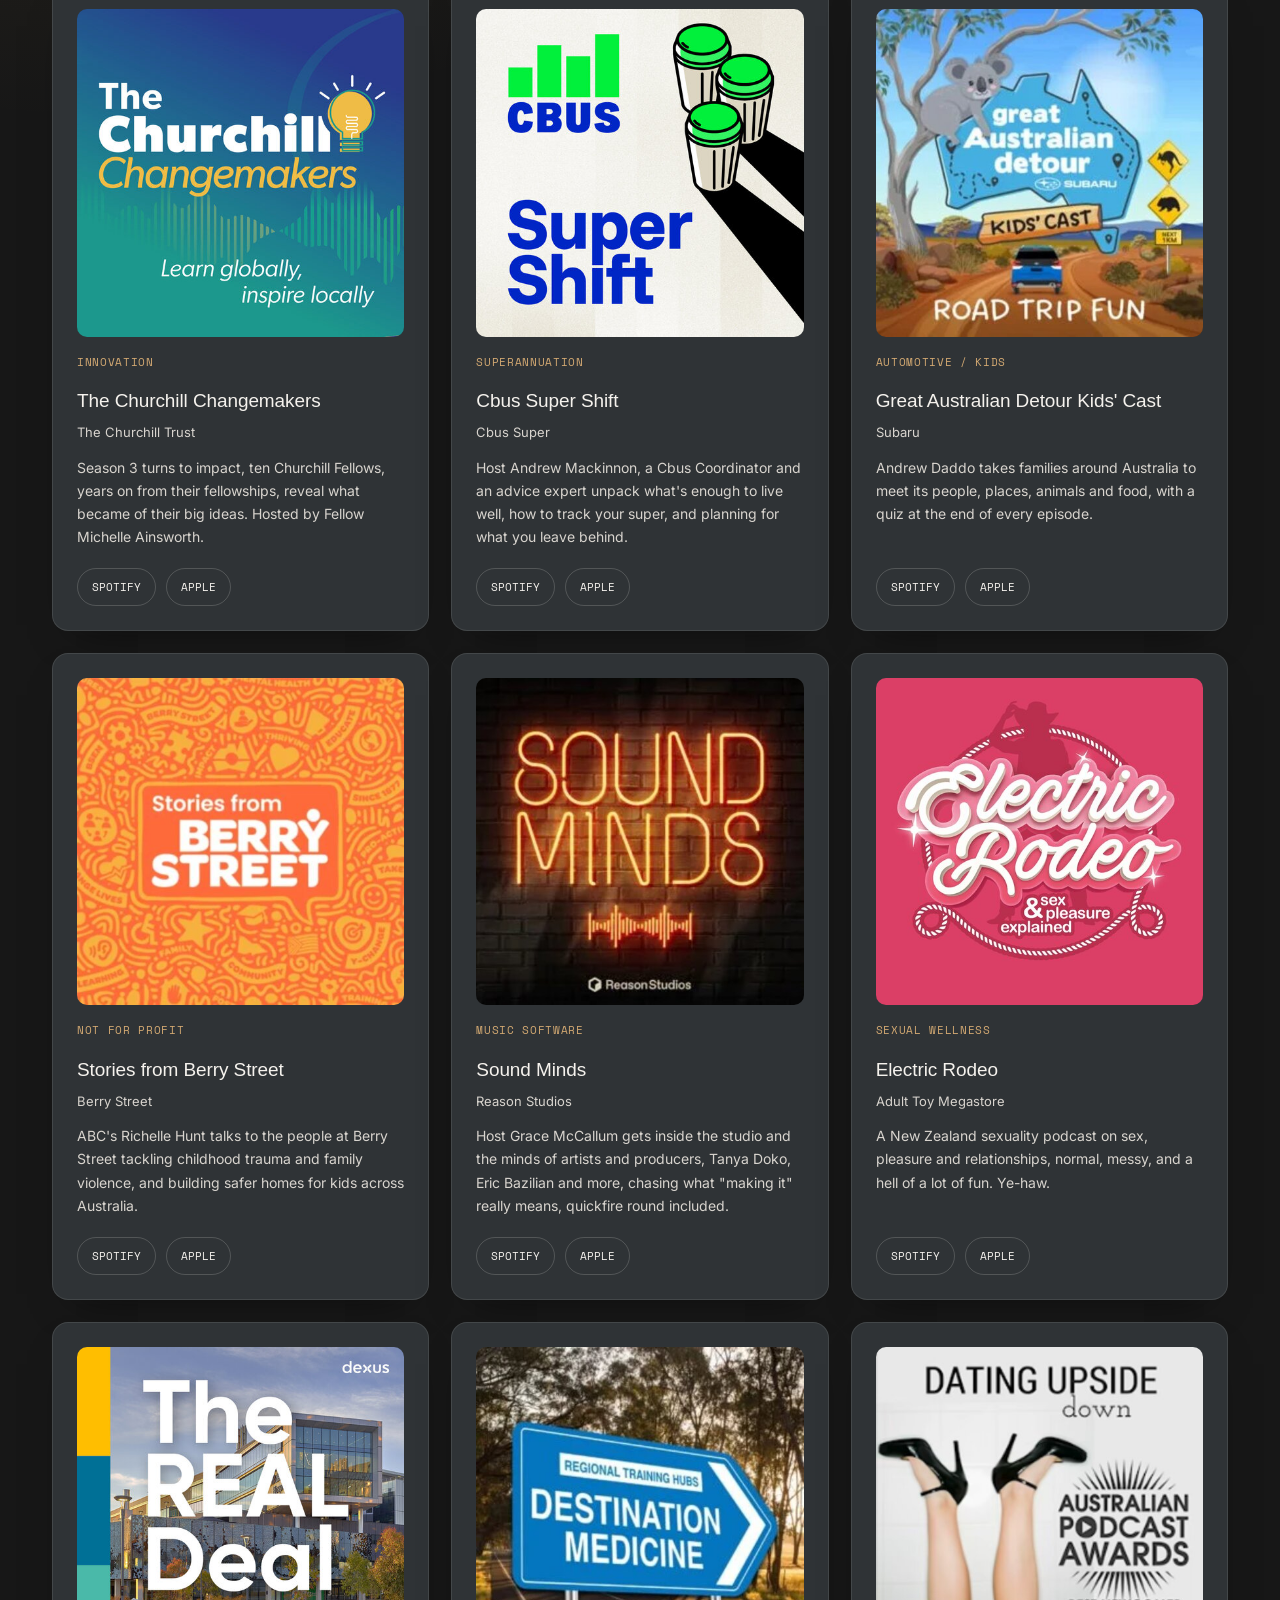
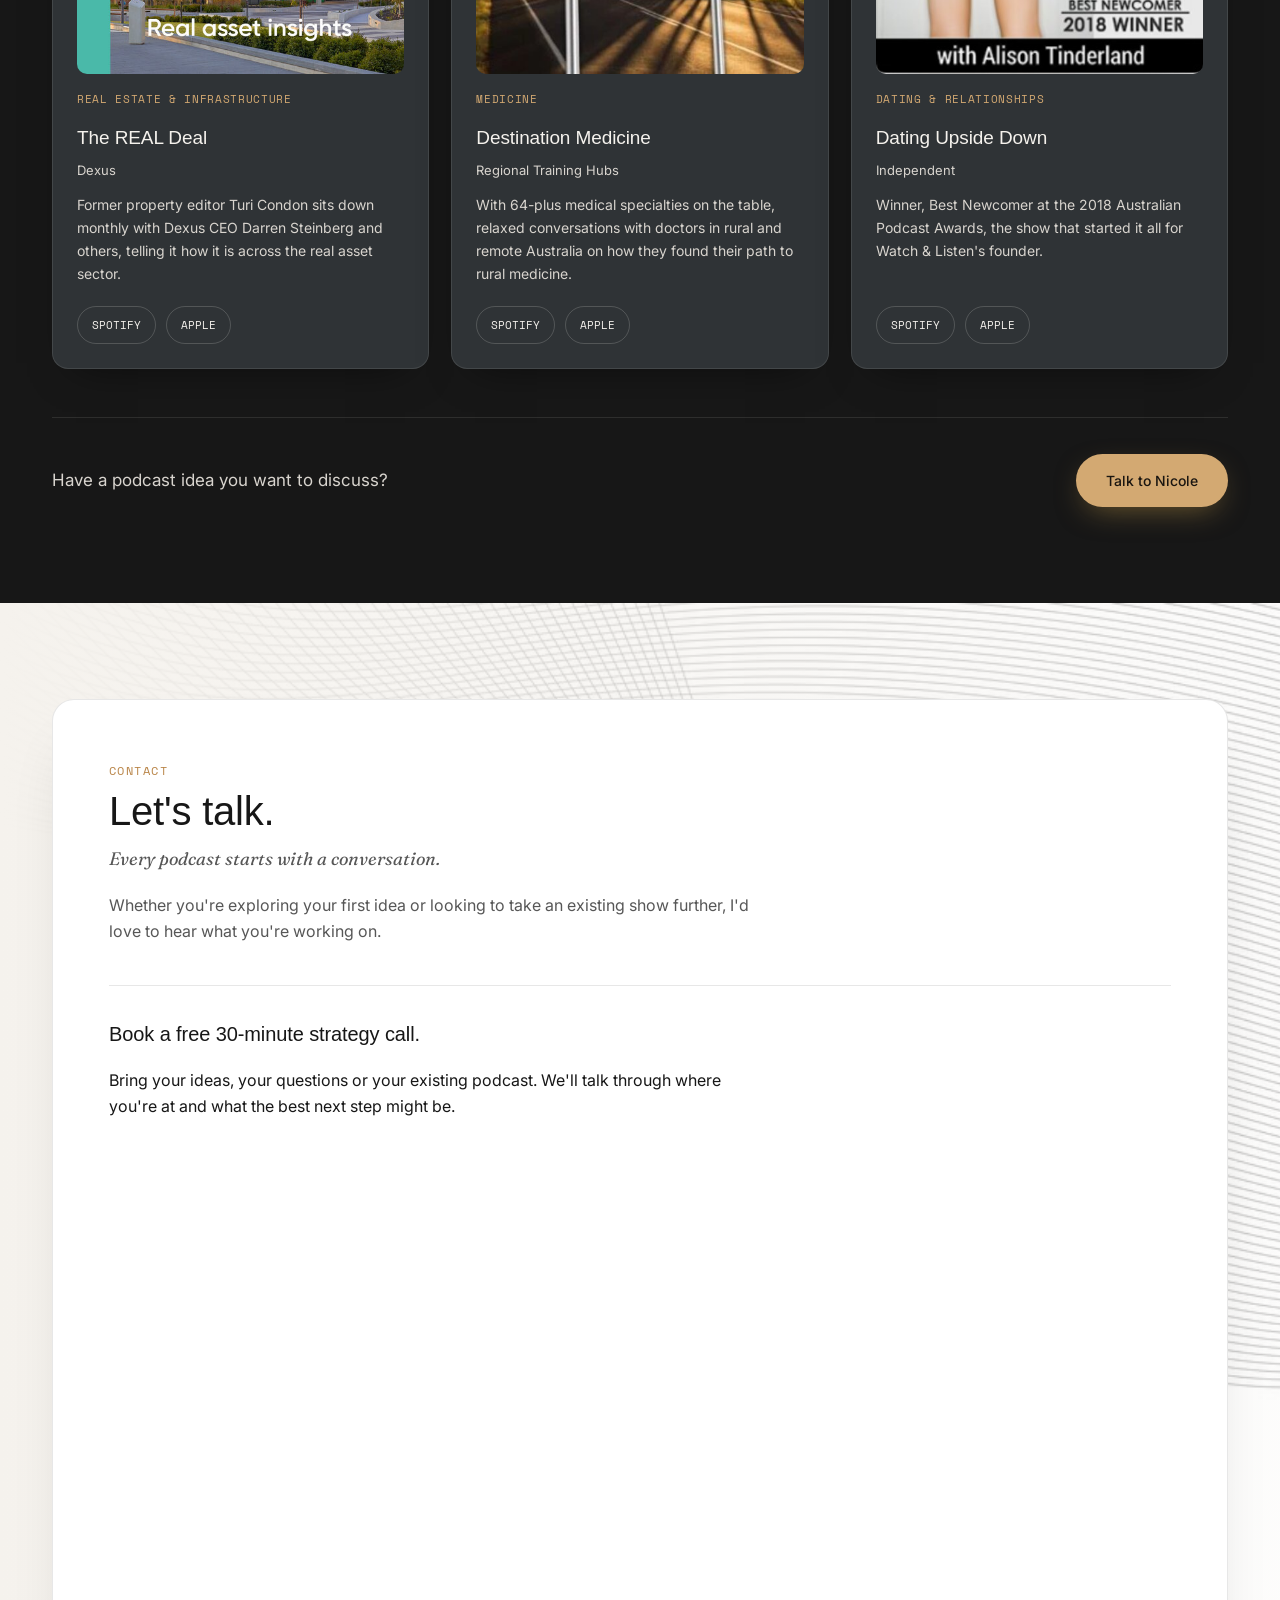
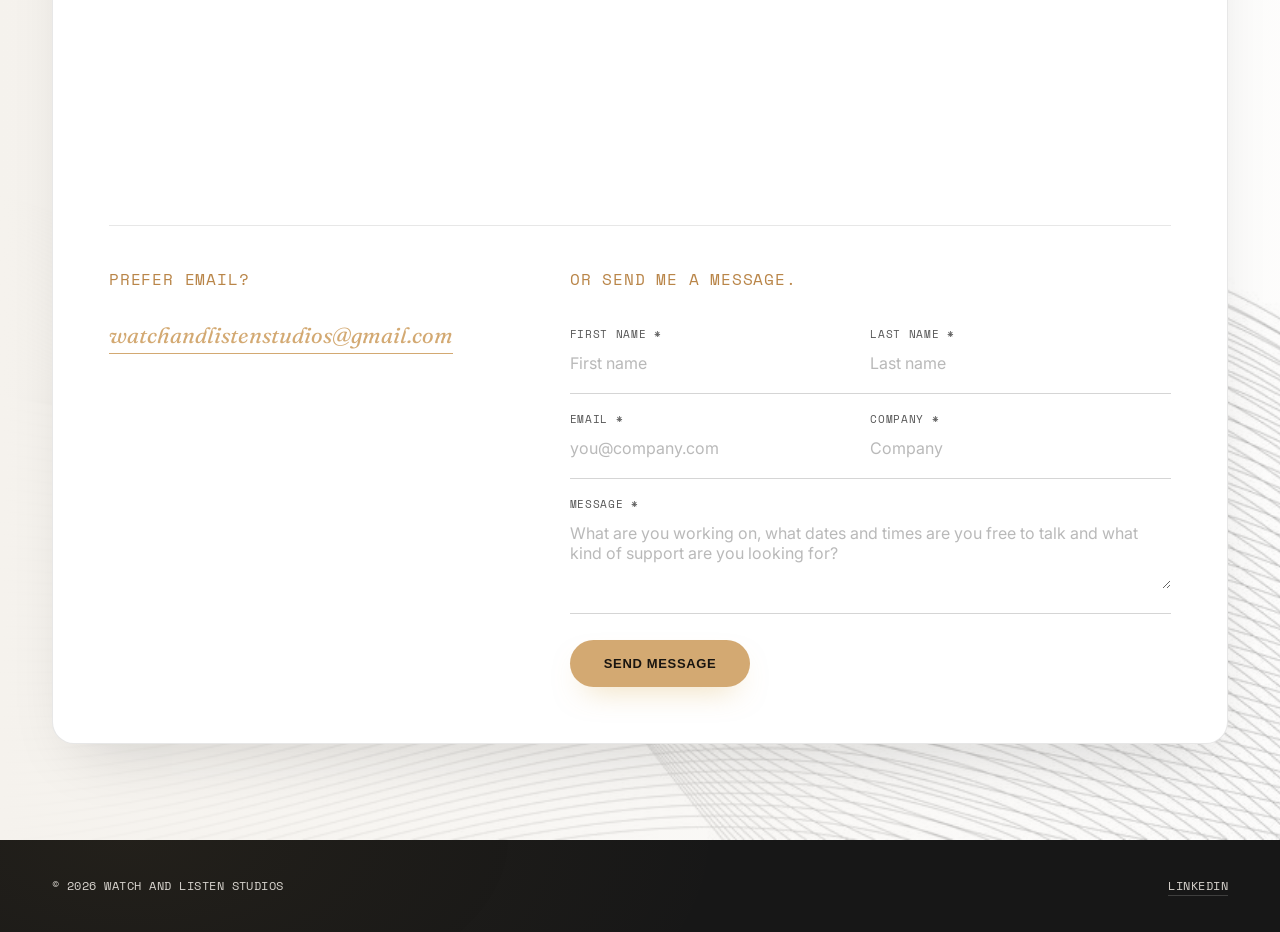
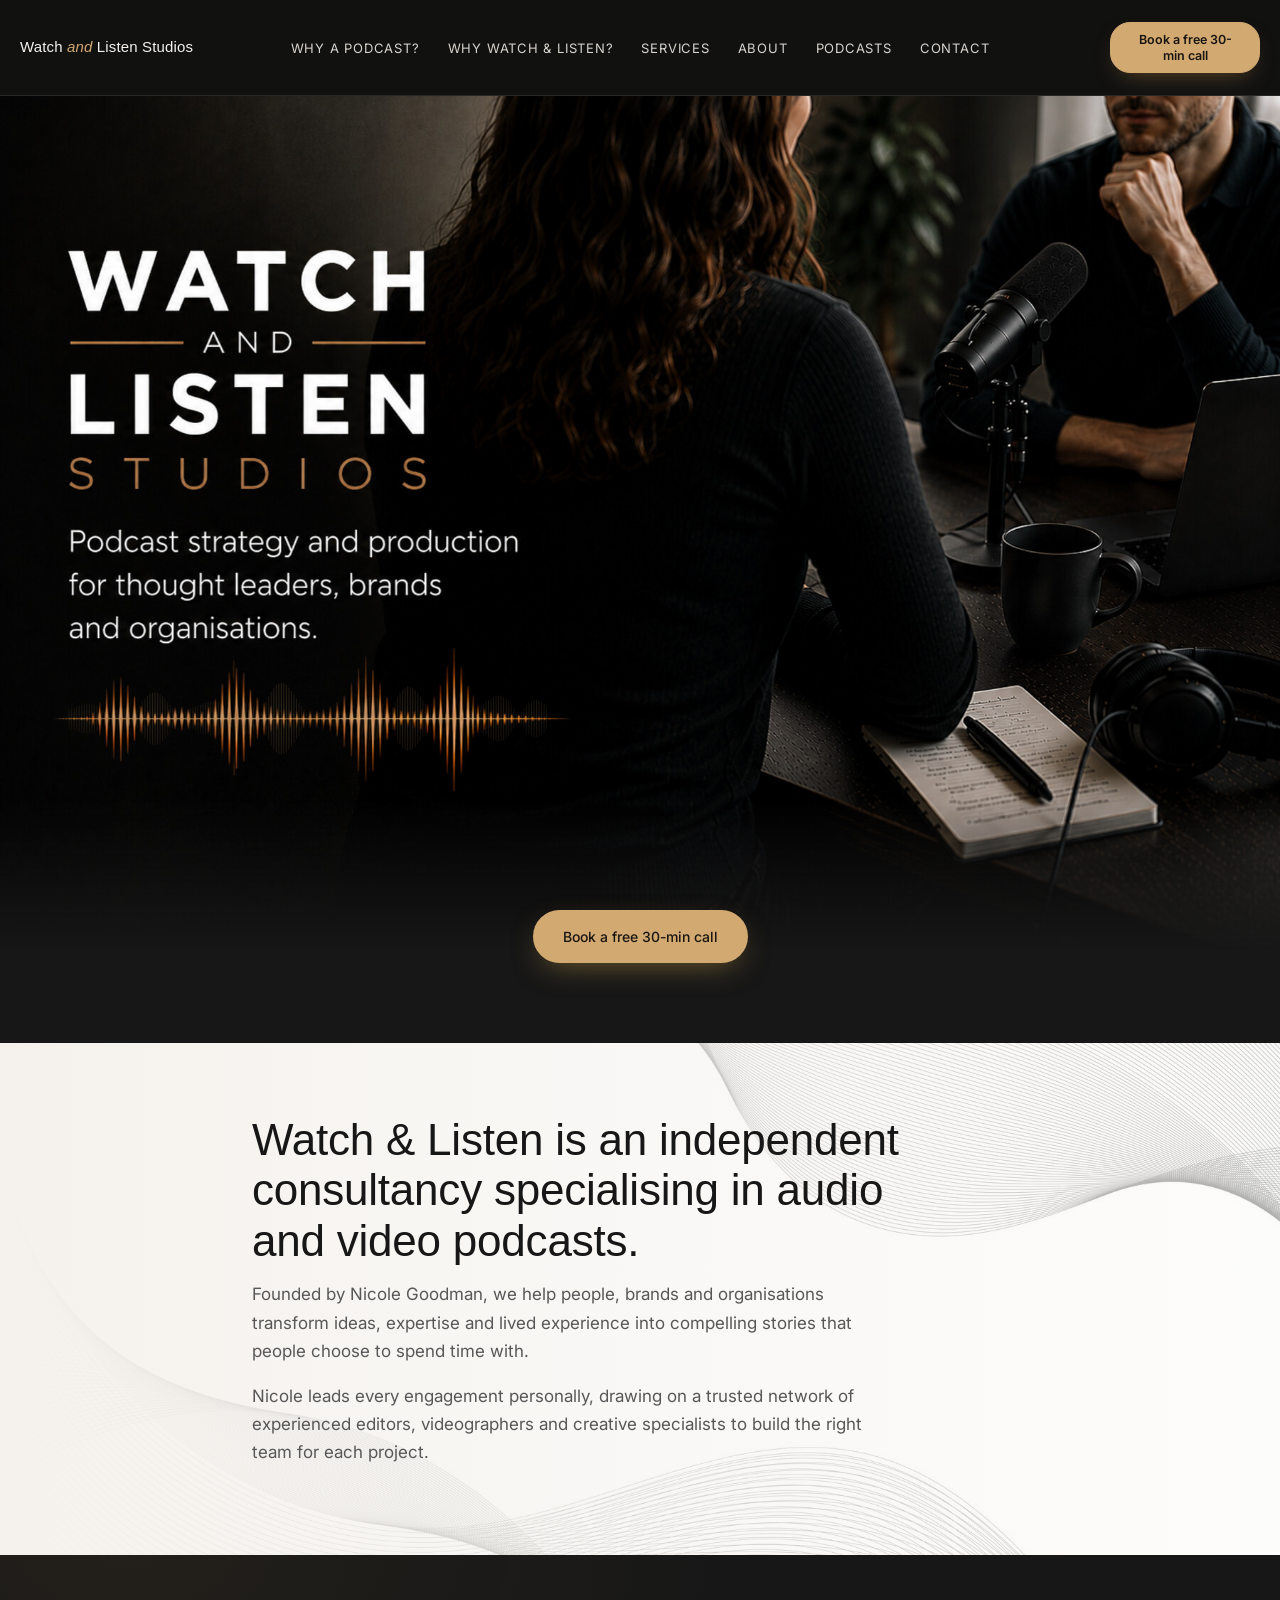
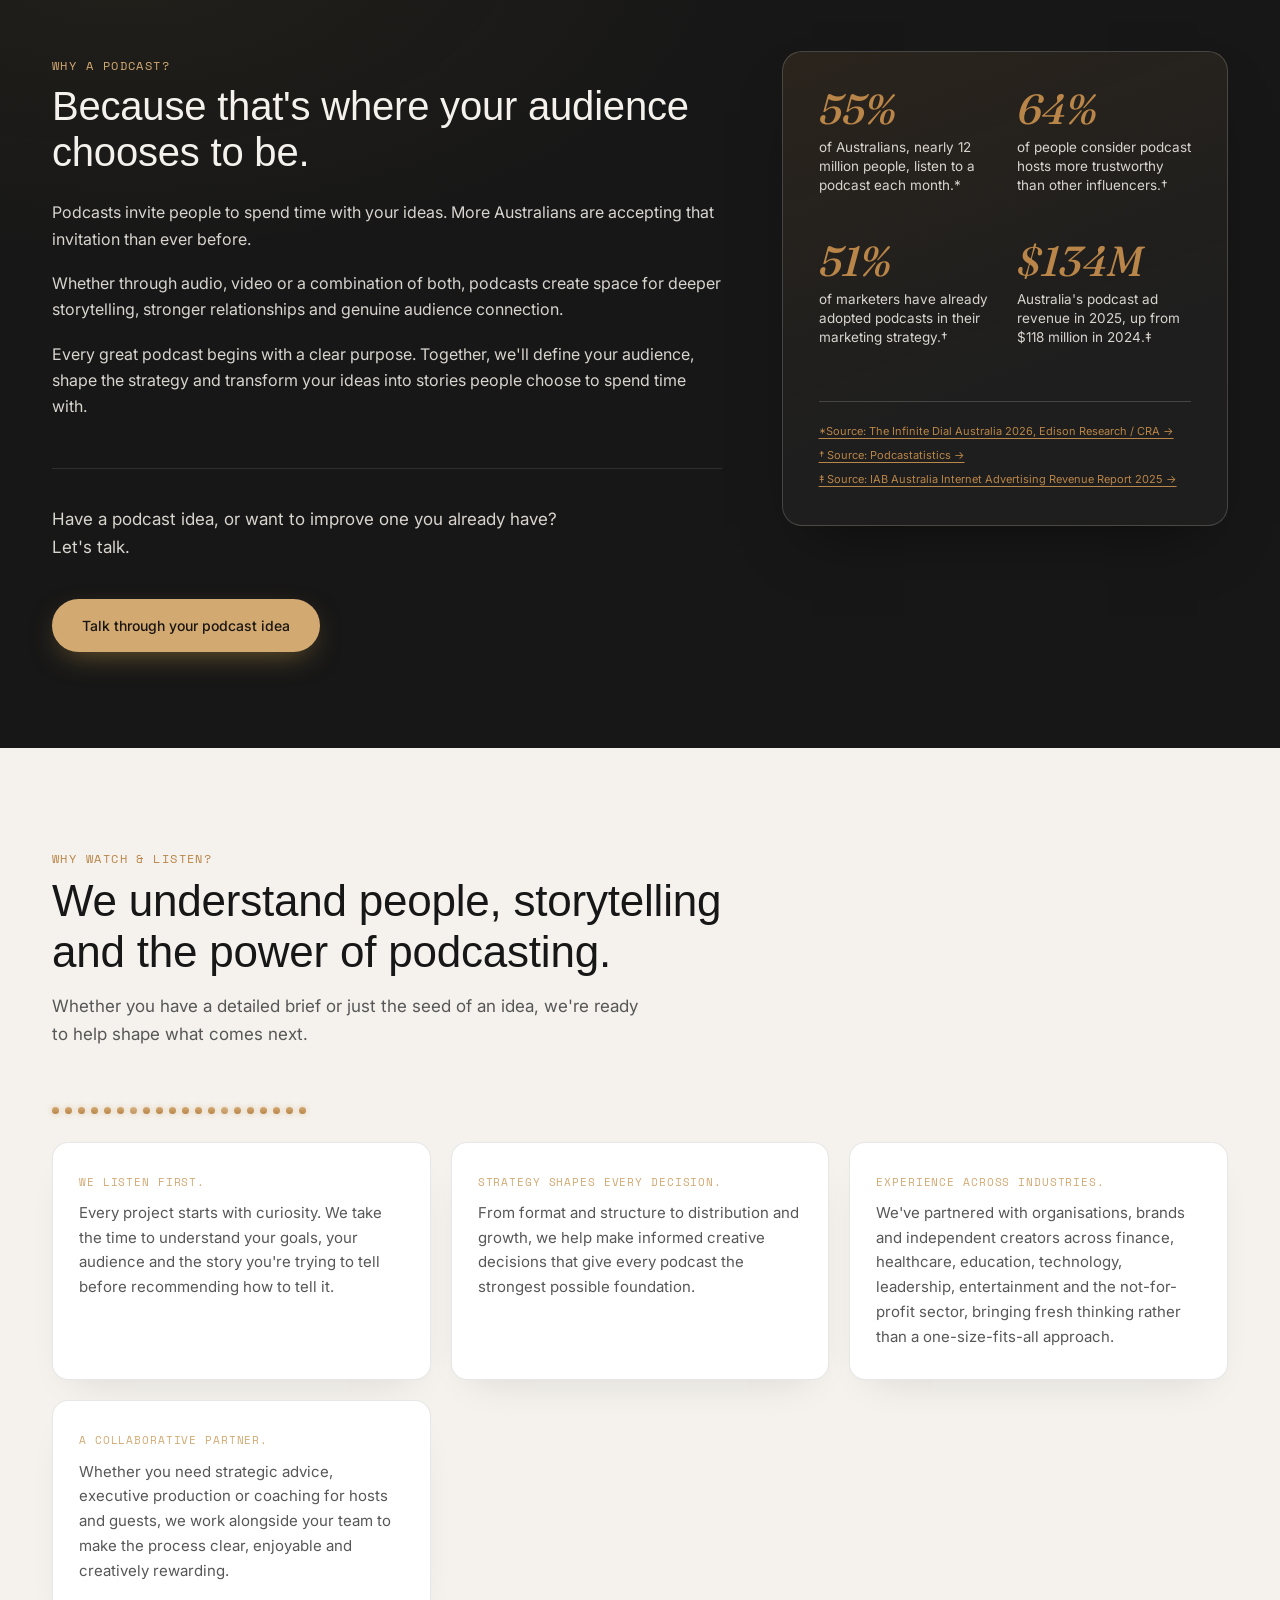
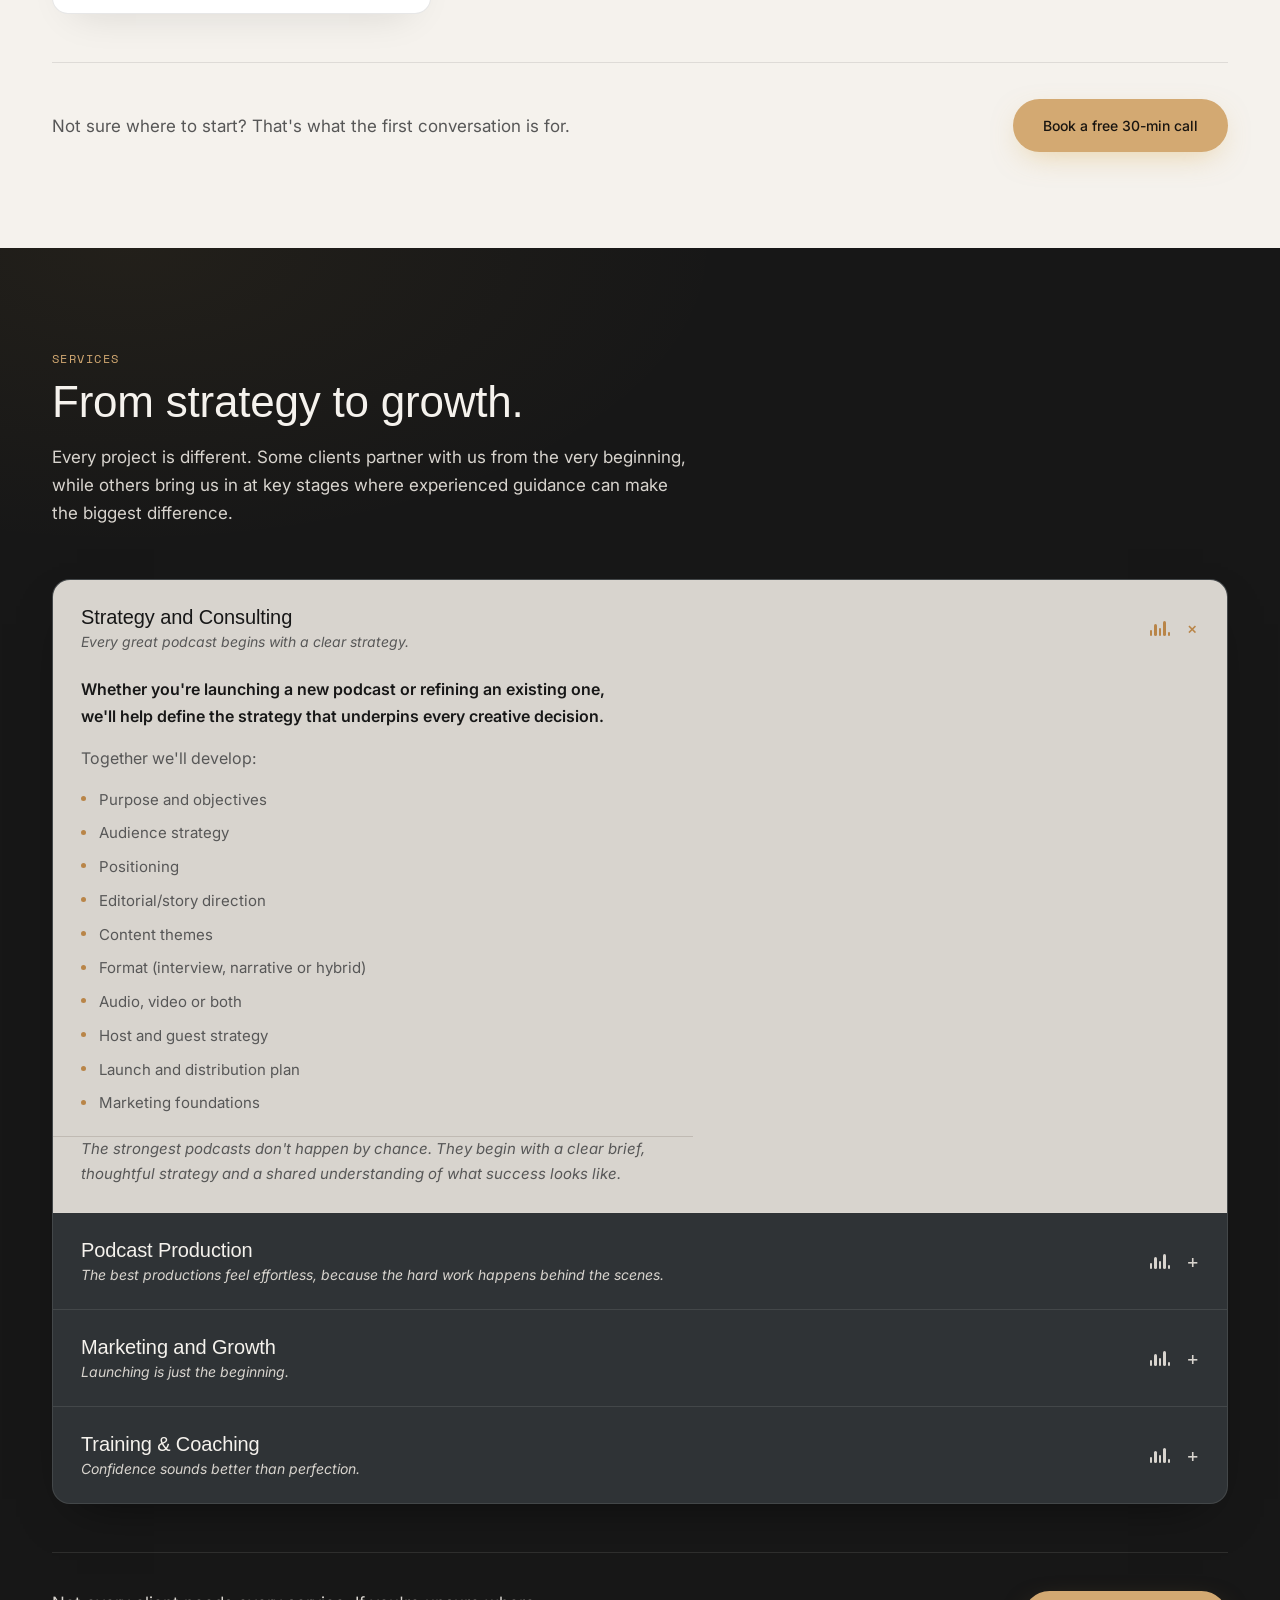
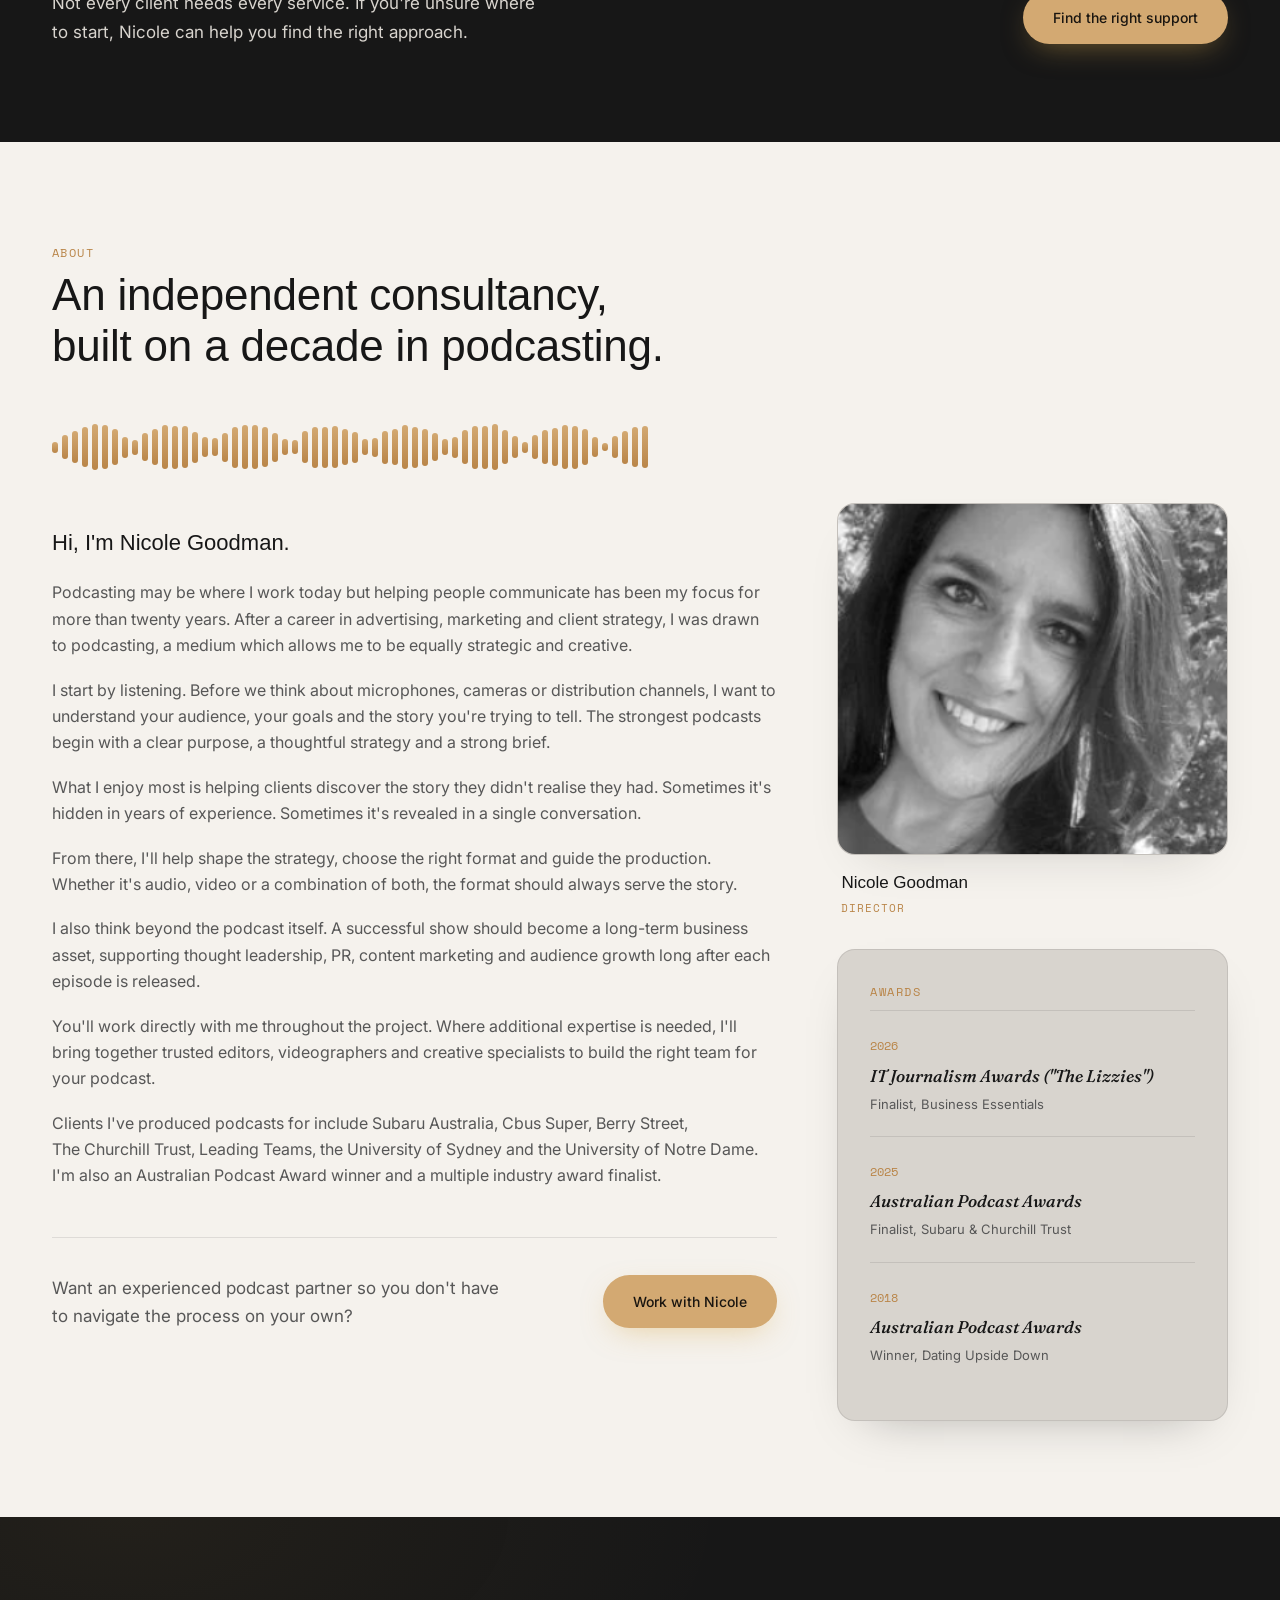
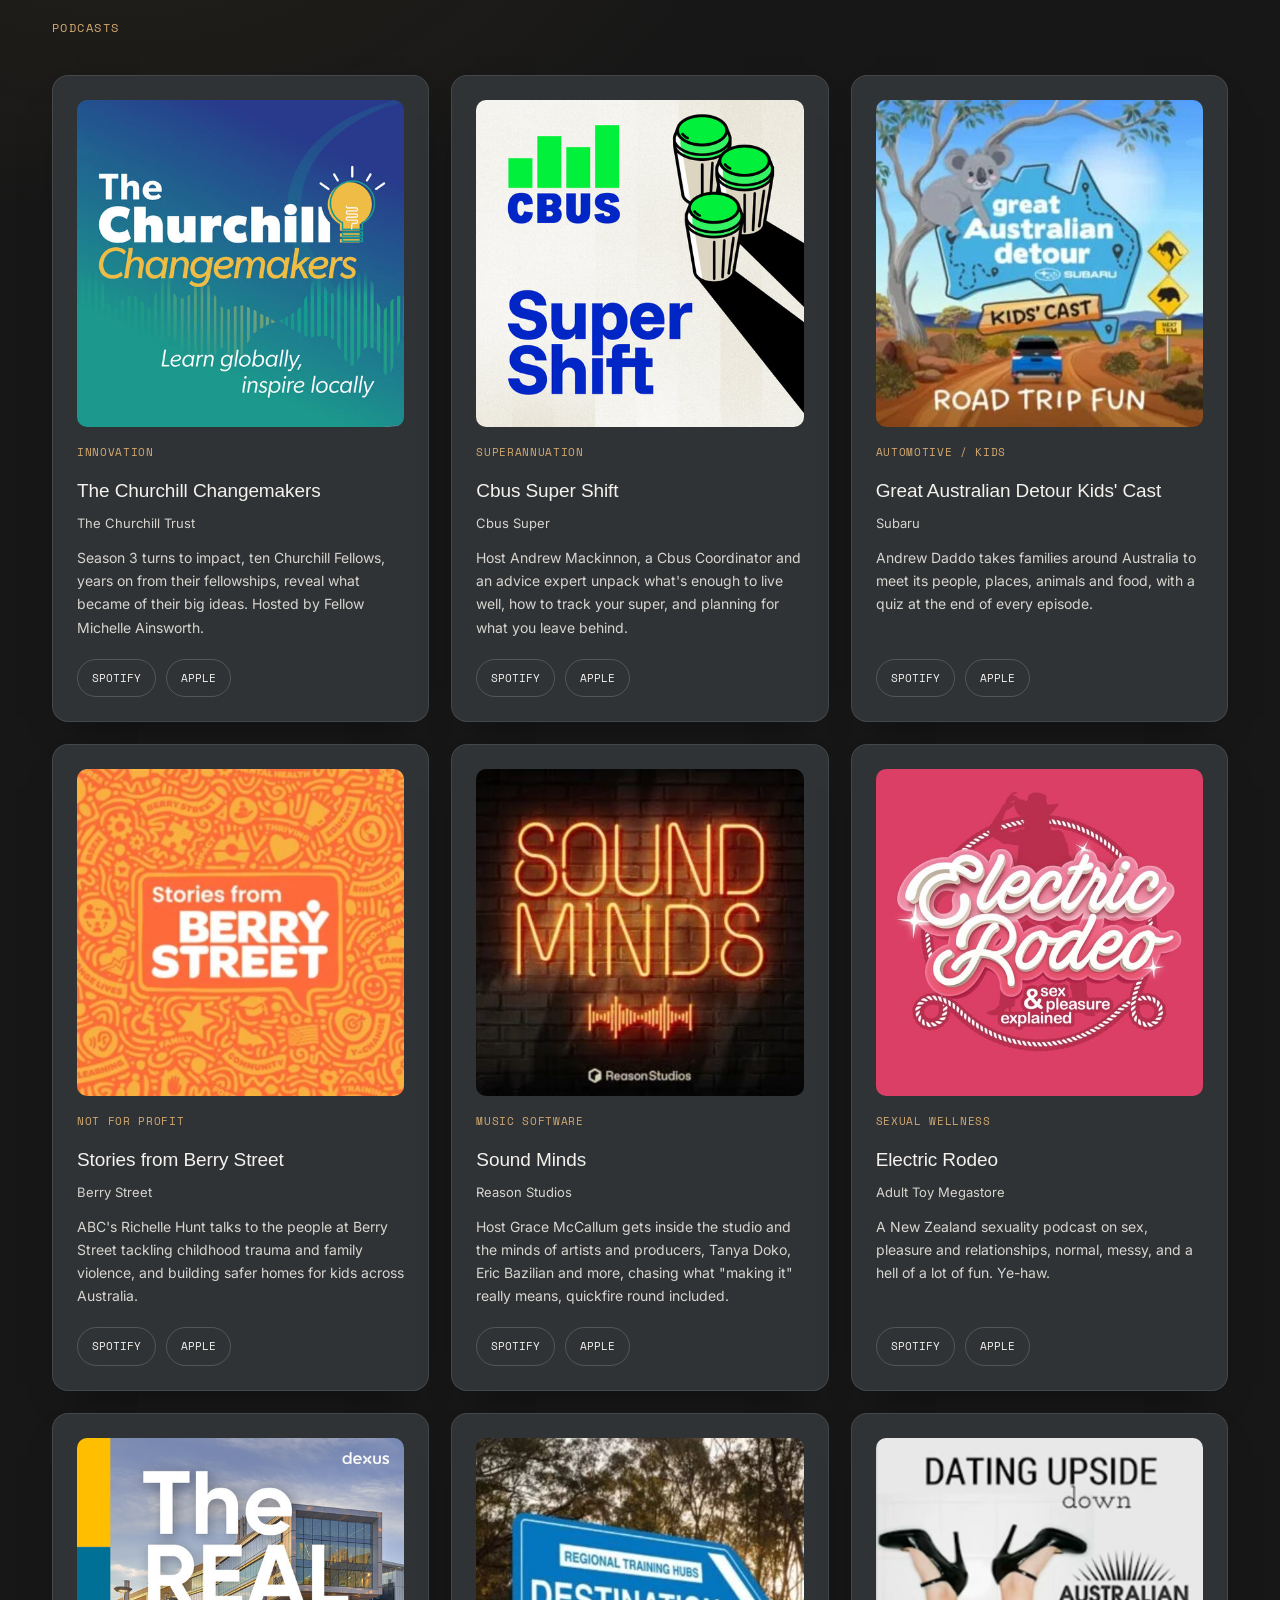
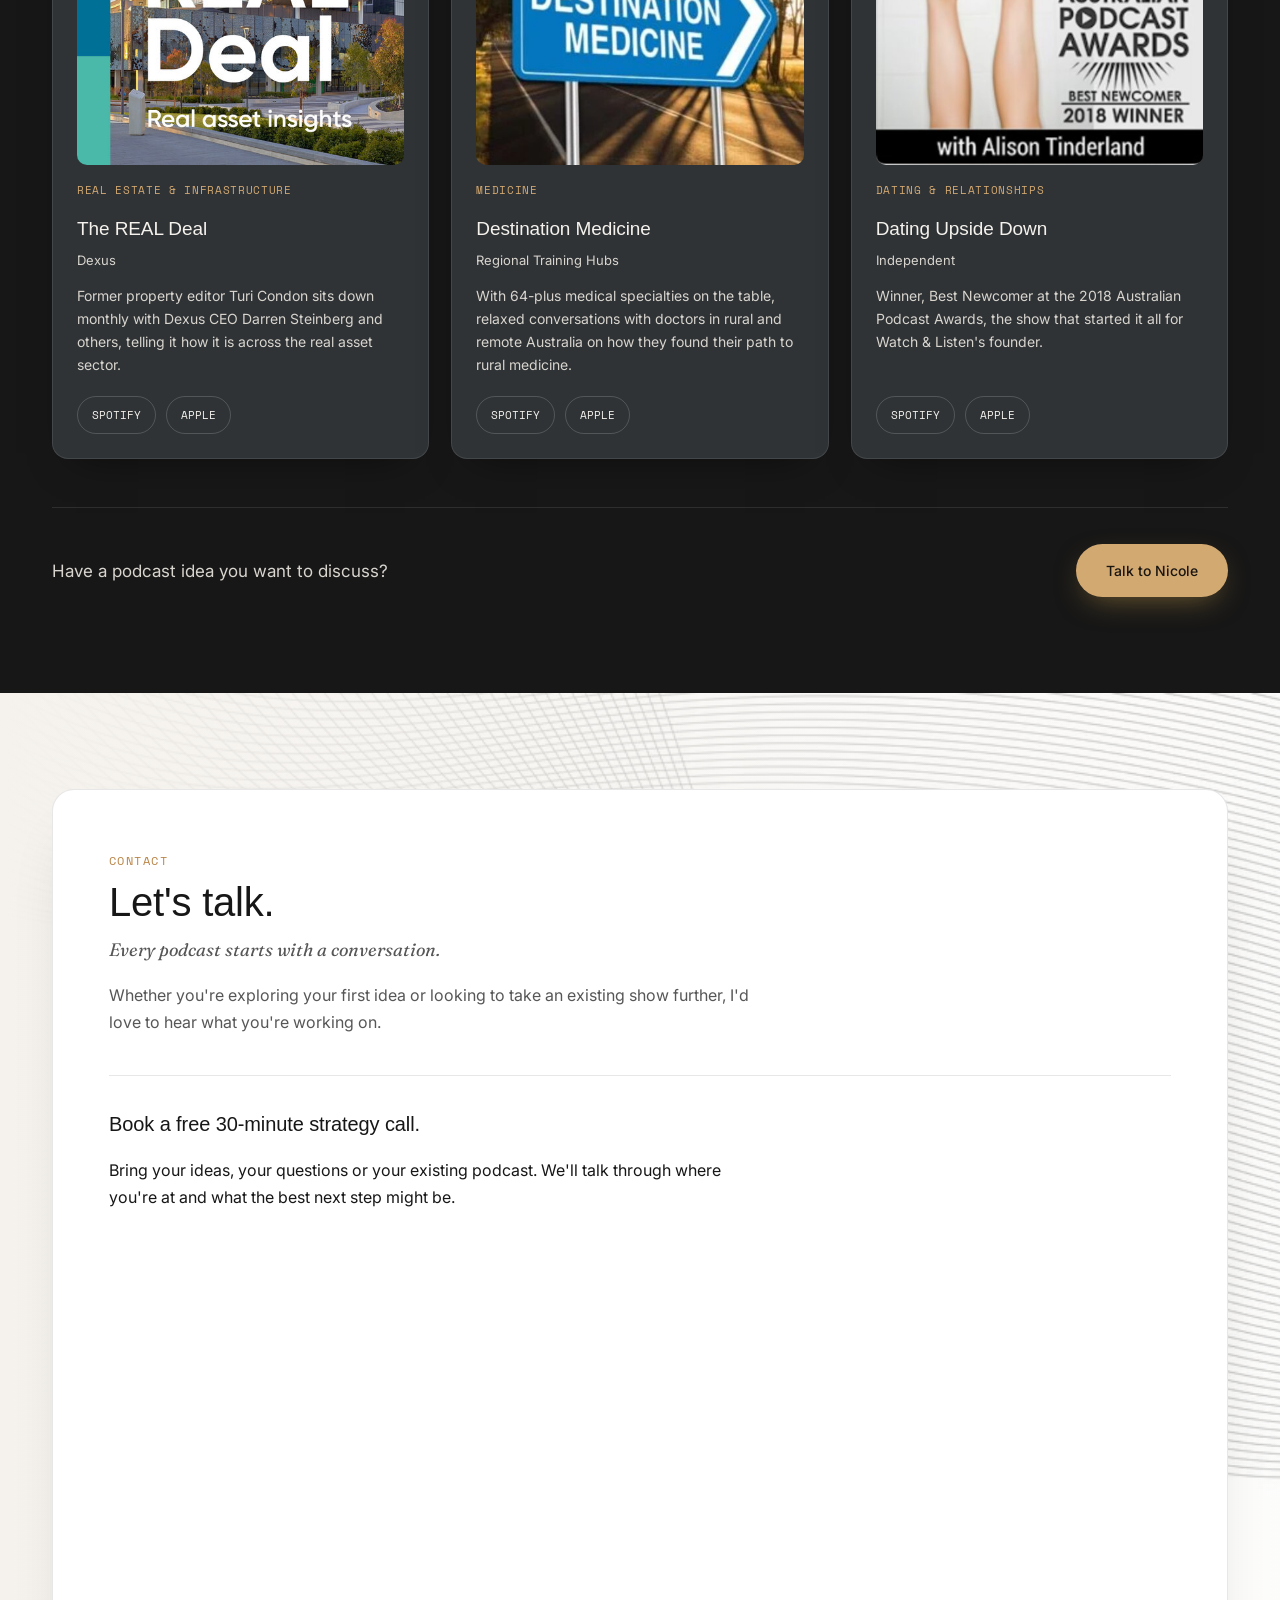
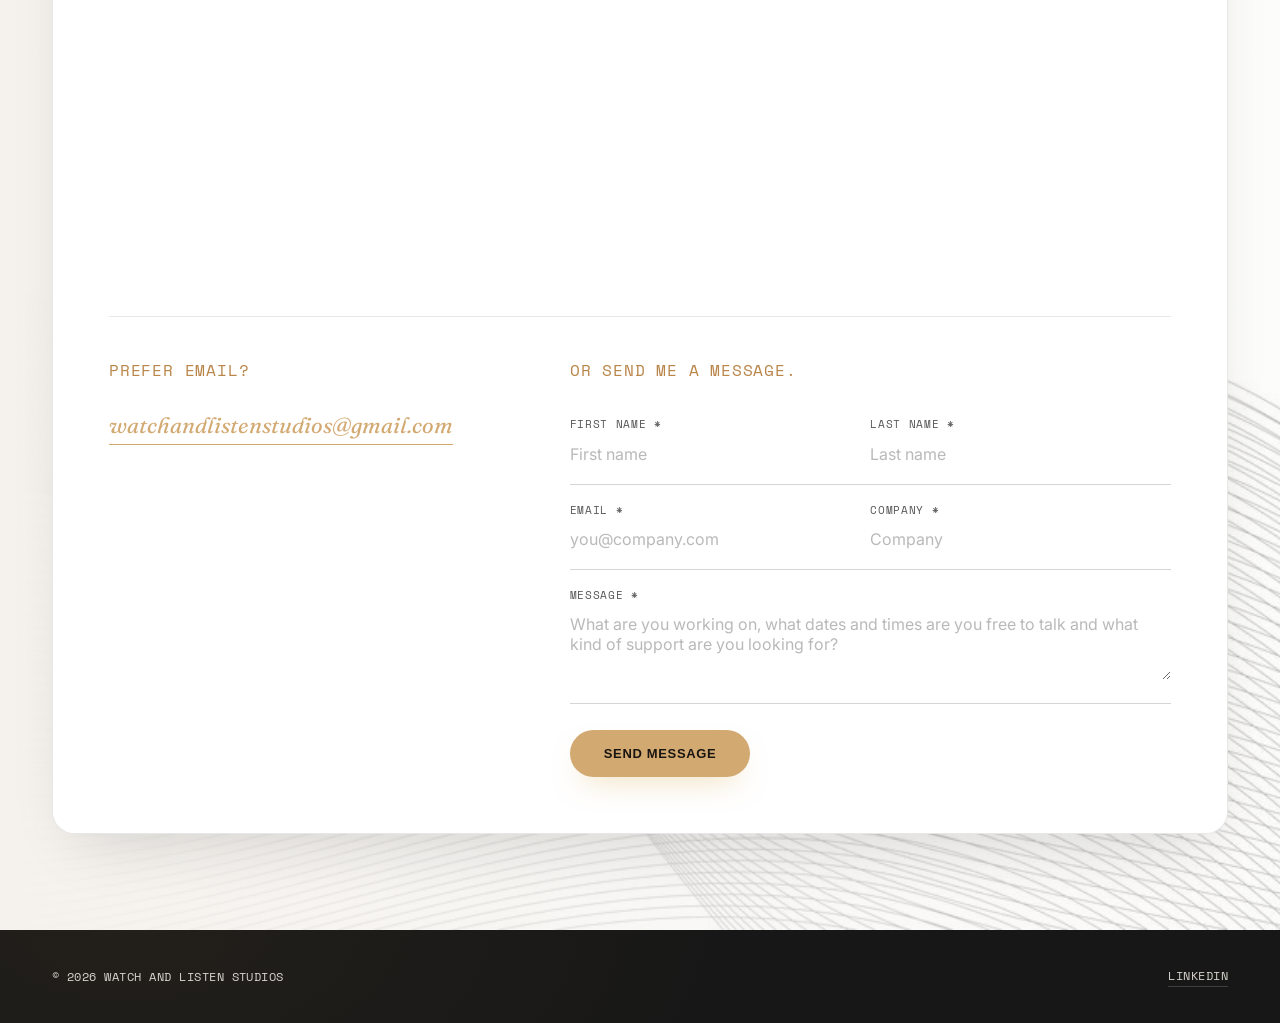
